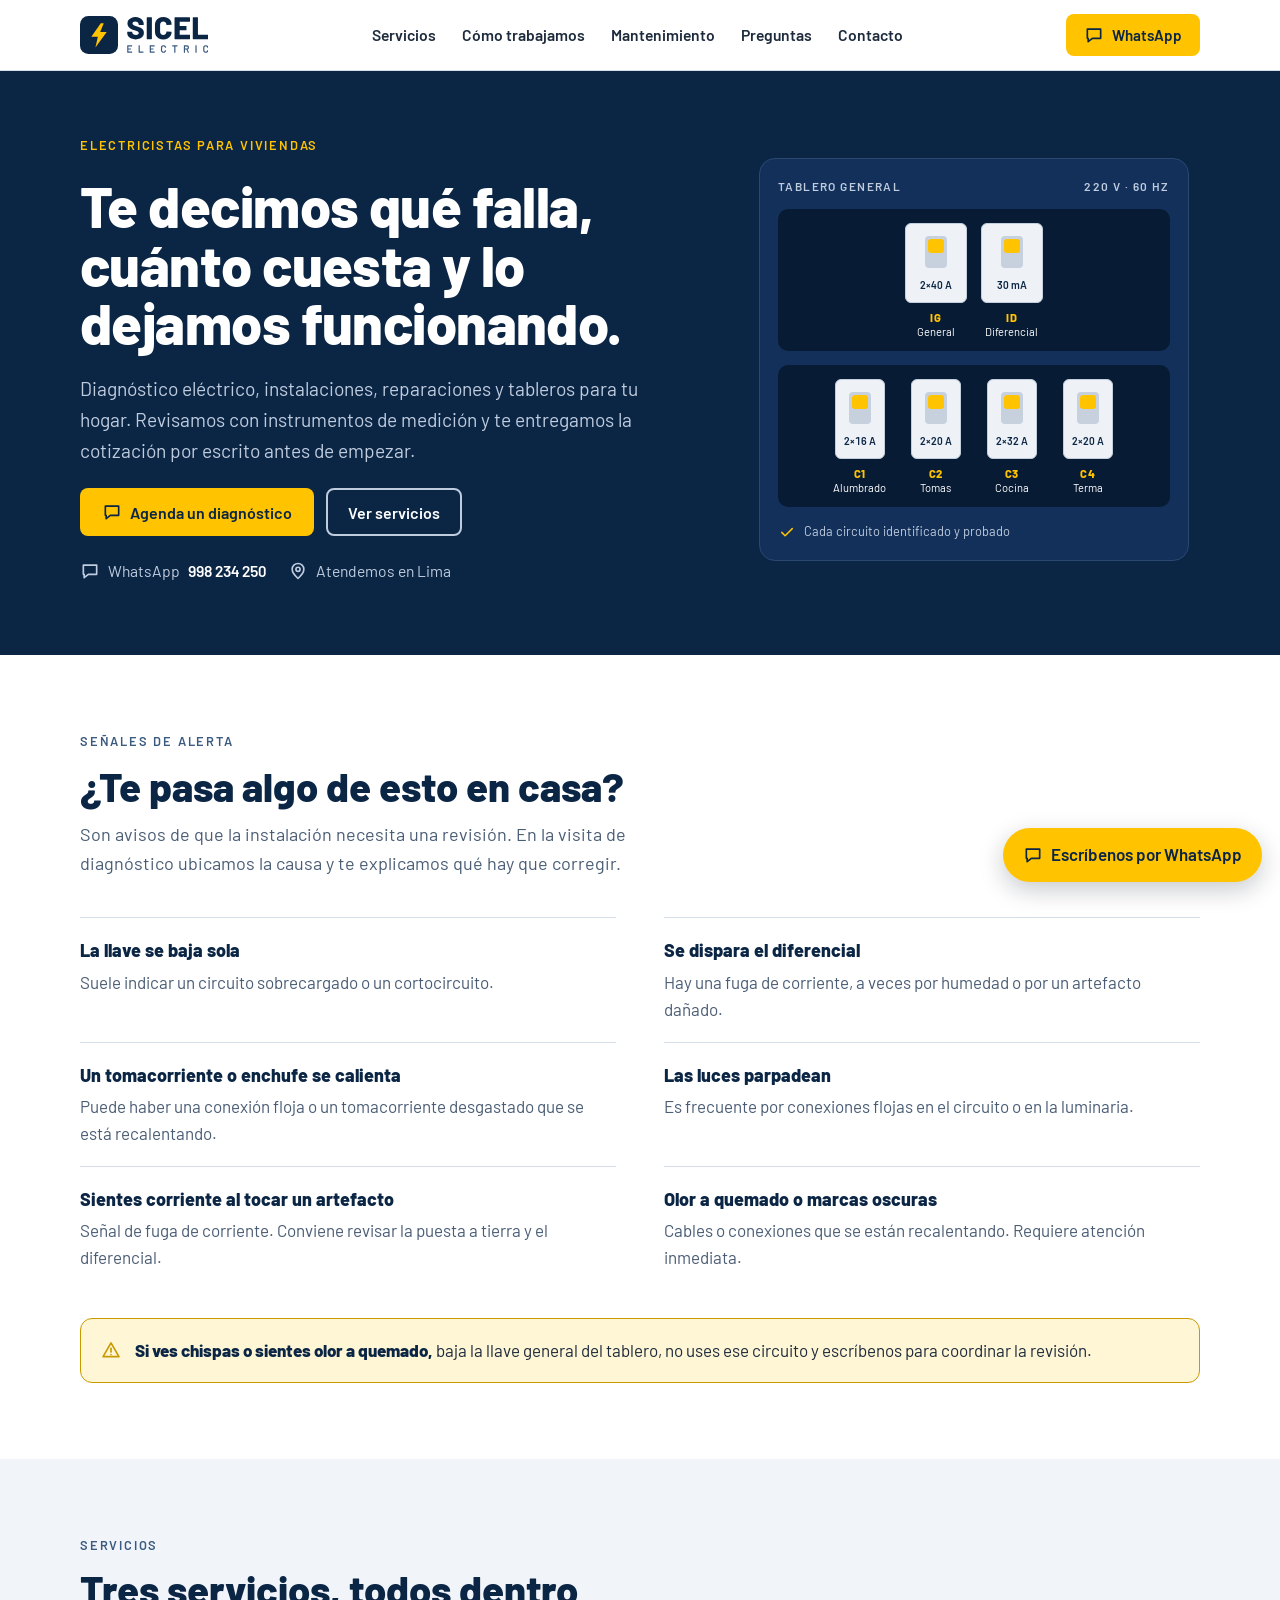
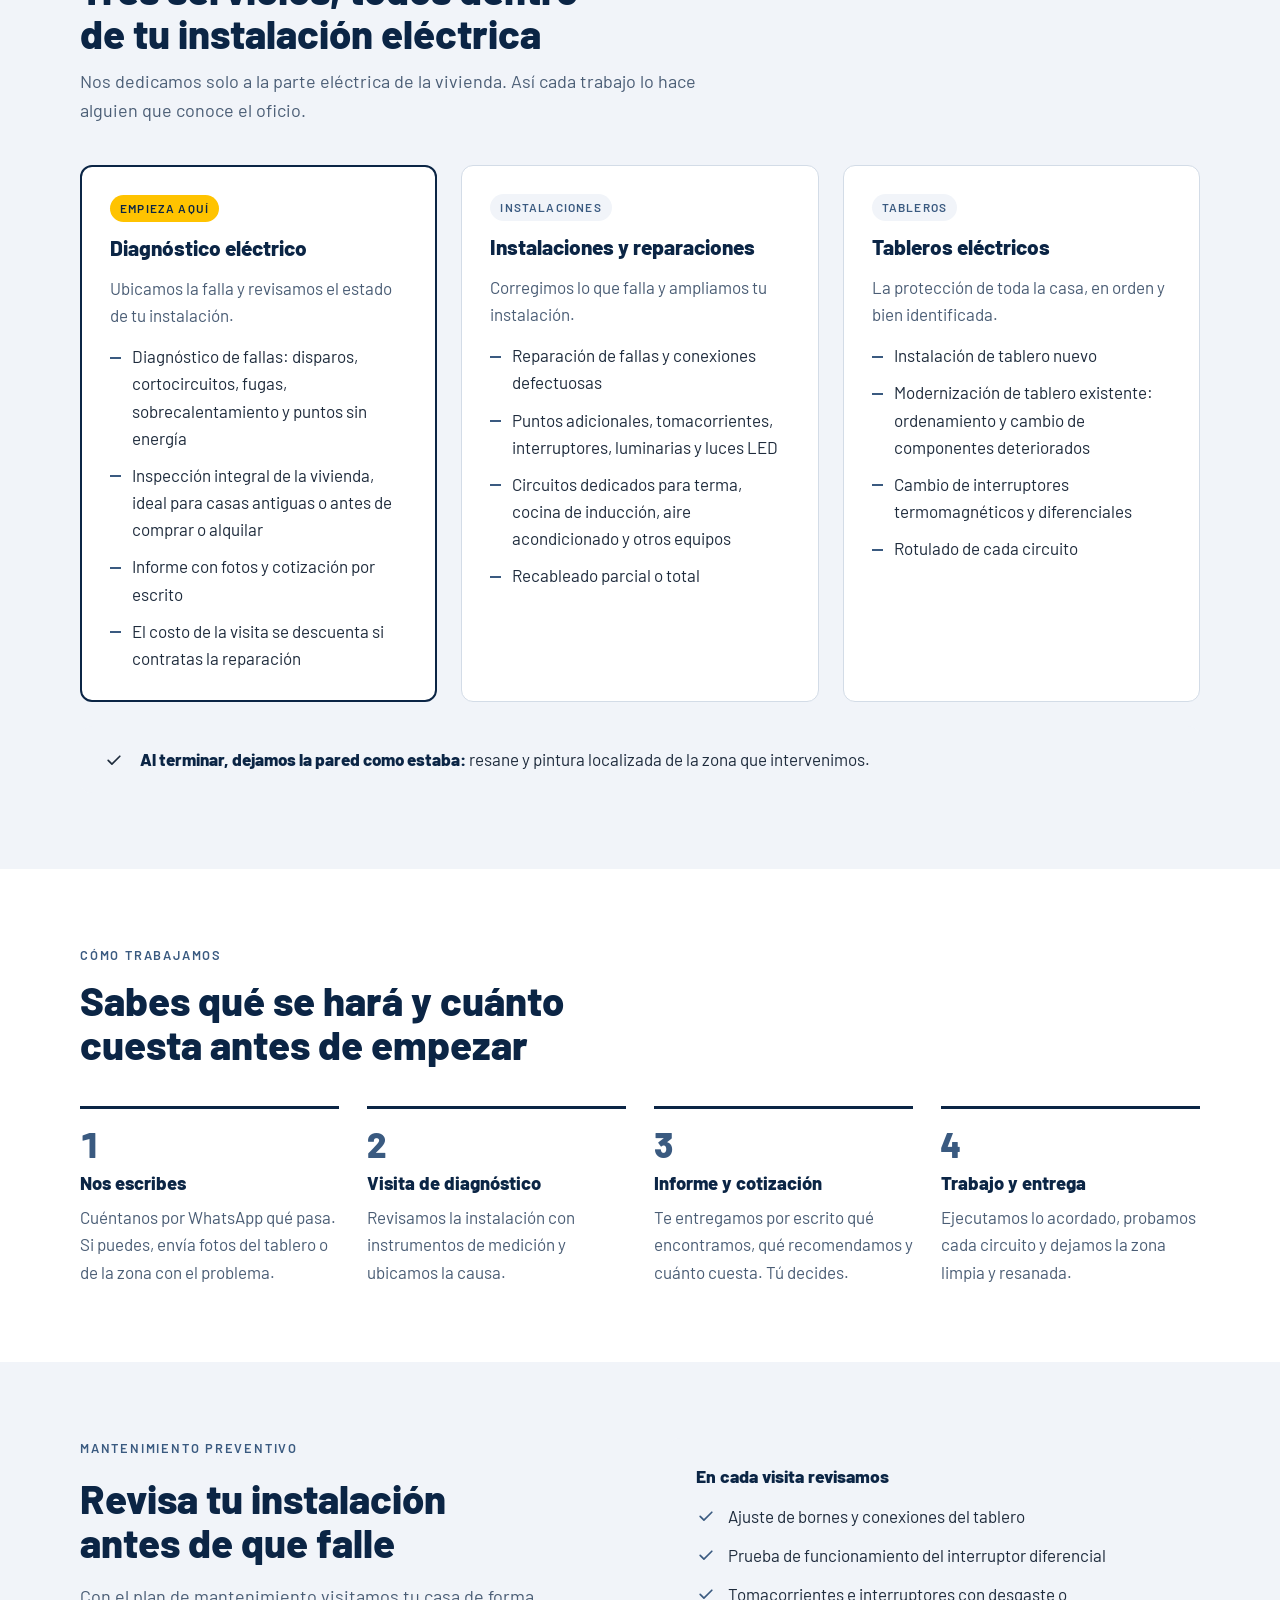
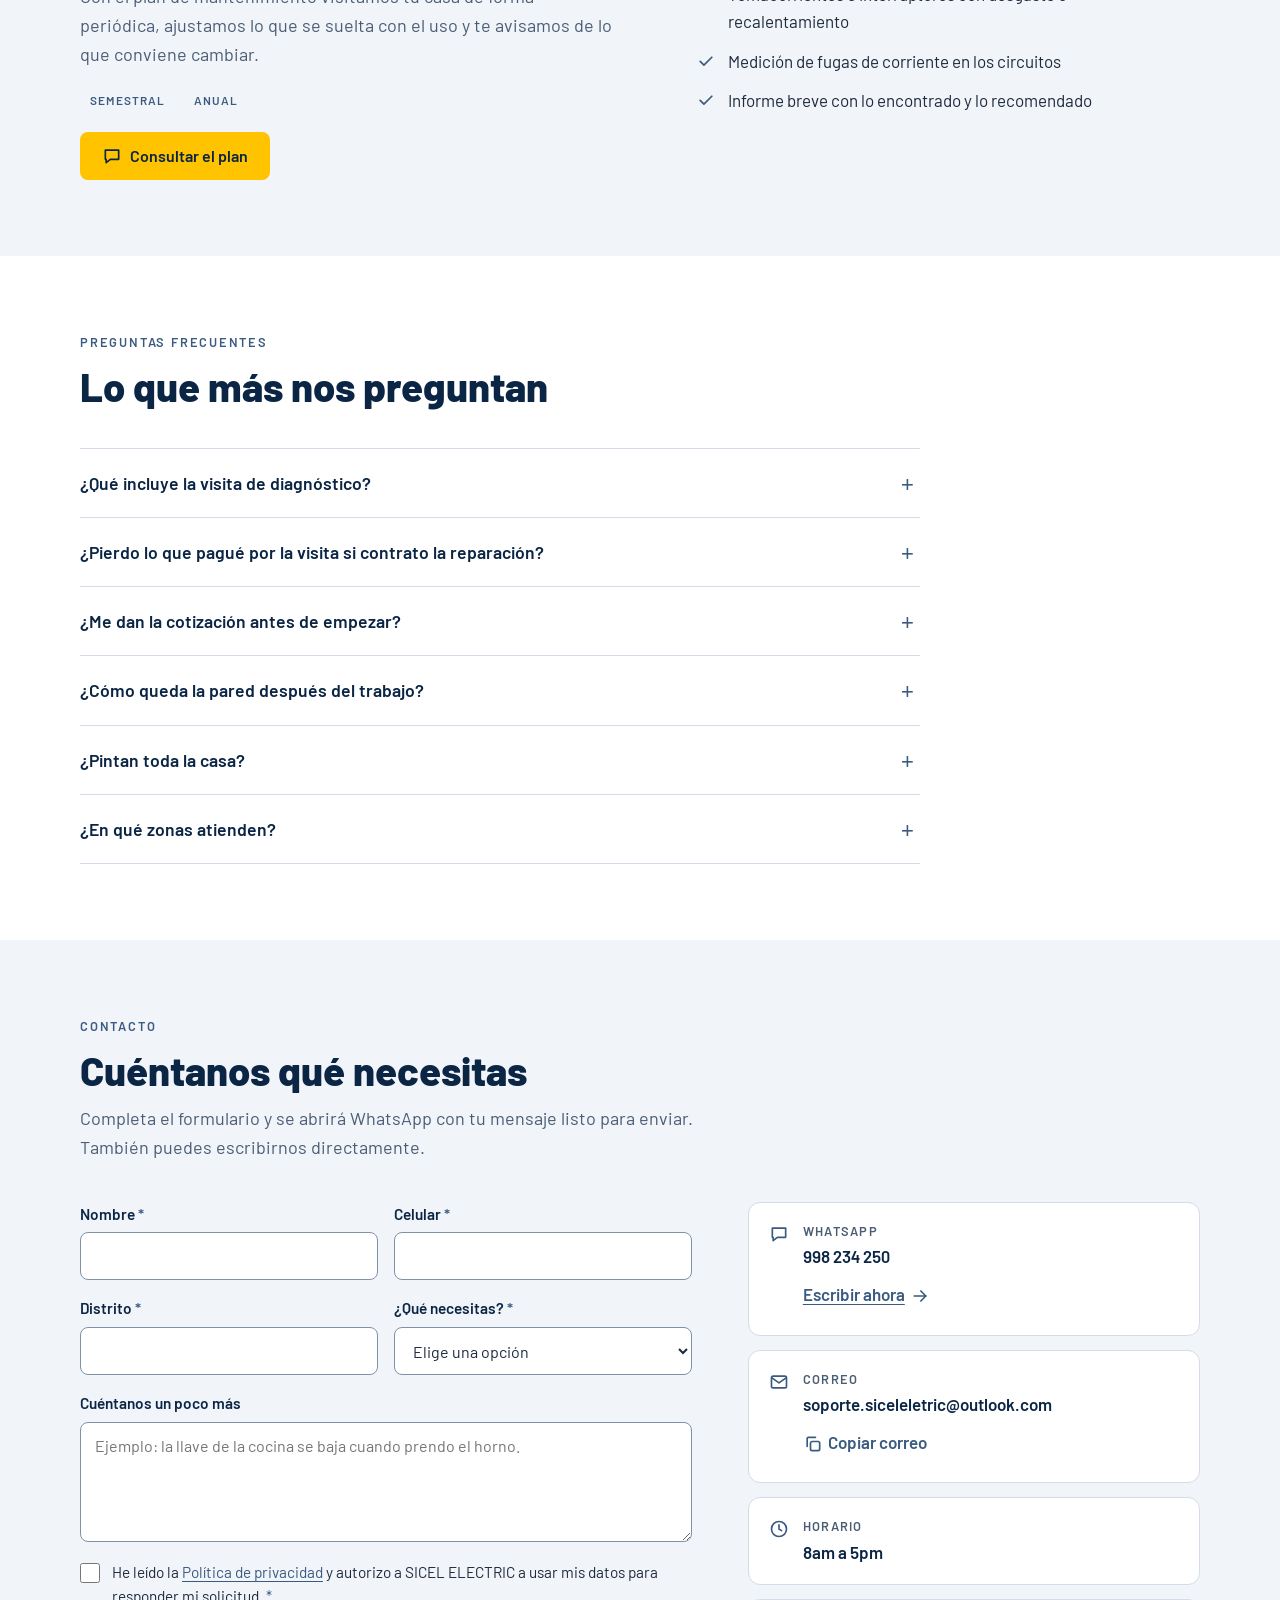
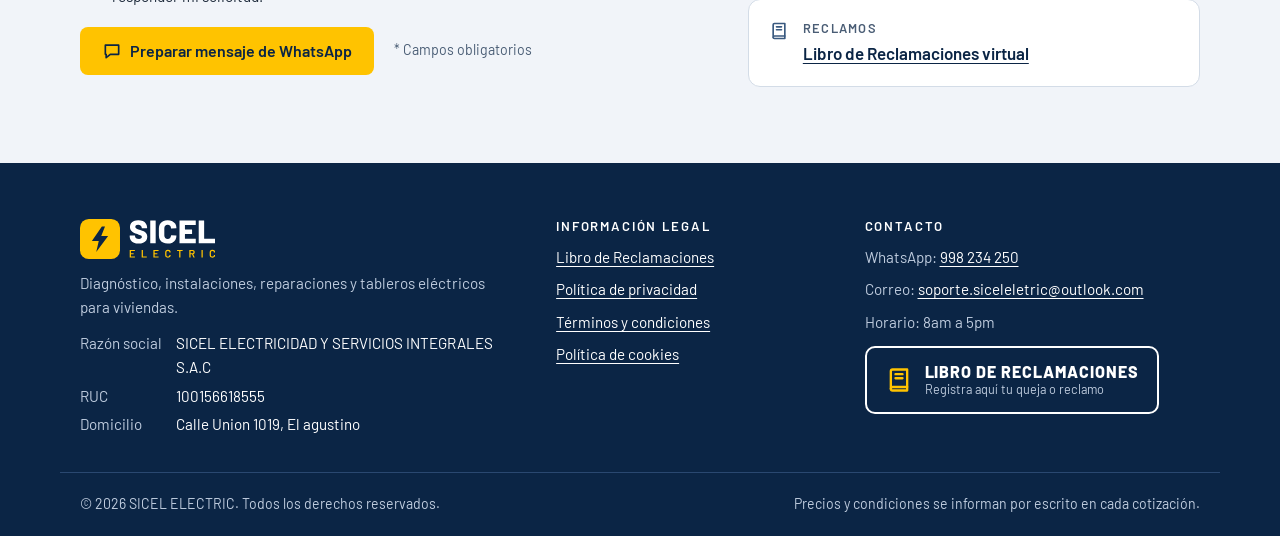
==== SICEL-web/index.html @ c5e51d3d "Subir proyecto inicial" ====
<!doctype html>
<html lang="es-PE">
<head>
<meta charset="utf-8">
<meta name="viewport" content="width=device-width, initial-scale=1, viewport-fit=cover">
<title>SICEL ELECTRIC | Electricistas para tu hogar: diagnóstico, instalaciones y tableros</title>
<meta name="description" content="Diagnóstico eléctrico, instalaciones, reparaciones y tableros para viviendas. Cotización por escrito antes de empezar. Escríbenos por WhatsApp al 998 234 250.">
<meta name="theme-color" content="#0B2545">
<link rel="icon" href="assets/img/favicon.svg" type="image/svg+xml">
<link rel="icon" href="assets/img/favicon-32.png" sizes="32x32" type="image/png">
<link rel="apple-touch-icon" href="assets/img/apple-touch-icon.png">
<meta property="og:type" content="website">
<meta property="og:locale" content="es_PE">
<meta property="og:site_name" content="SICEL ELECTRIC">
<meta property="og:title" content="SICEL ELECTRIC | Electricistas para tu hogar: diagnóstico, instalaciones y tableros">
<meta property="og:description" content="Diagnóstico eléctrico, instalaciones, reparaciones y tableros para viviendas. Cotización por escrito antes de empezar. Escríbenos por WhatsApp al 998 234 250.">
<meta property="og:image" content="assets/img/og-image.png">
<meta name="twitter:card" content="summary_large_image">
<link rel="preload" href="assets/fonts/barlow-extrabold.woff2" as="font" type="font/woff2" crossorigin>
<link rel="stylesheet" href="assets/css/sicel.css">
<script type="application/ld+json">{"@context": "https://schema.org", "@type": "Electrician", "name": "SICEL ELECTRIC", "description": "Diagnóstico eléctrico, instalaciones, reparaciones y tableros eléctricos para viviendas.", "telephone": "+51 998 234 250", "email": "soporte.siceleletric@outlook.com
", "priceRange": "S/"}</script>
</head>
<body>
<a class="skip" href="#contenido">Ir al contenido</a>
<header class="site-header">
  <div class="wrap hdr">
    <a class="brand" href="./" aria-label="SICEL ELECTRIC, ir al inicio"><svg xmlns="http://www.w3.org/2000/svg" viewBox="0 0 445.99 132.00" aria-hidden="true" focusable="false"><g transform="translate(0.00 0.00) scale(1.3200)"><path d="M22,0 H78 A22,22 0 0 1 100,22 V78 A22,22 0 0 1 78,100 H22 A22,22 0 0 1 0,78 V22 A22,22 0 0 1 22,0 Z" class="lg-tile"/><path d="M54.70,18.80 L29.70,54.70 L46.90,54.70 L40.60,82.80 L70.30,42.20 L53.10,42.20 L62.50,18.80 Z" class="lg-bolt"/></g><path d="M164.0 57.776314318677095V55.7243143186771Q164.0 55.184314318677096 164.378 54.806314318677096Q164.756 54.428314318677096 165.296 54.428314318677096H180.308Q180.84799999999998 54.428314318677096 181.226 54.806314318677096Q181.60399999999998 55.184314318677096 181.60399999999998 55.7243143186771V57.020314318677094Q181.60399999999998 60.5843143186771 185.168 63.2303143186771Q188.732 65.8763143186771 194.78 65.8763143186771Q199.53199999999998 65.8763143186771 201.79999999999998 63.8243143186771Q204.06799999999998 61.7723143186771 204.06799999999998 59.0723143186771Q204.06799999999998 56.9123143186771 202.718 55.562314318677096Q201.368 54.2123143186771 199.1 53.294314318677095Q196.832 52.376314318677096 192.07999999999998 50.7563143186771Q191.432 50.4323143186771 190.784 50.2703143186771Q190.136 50.1083143186771 189.596 49.892314318677094Q182.576 47.6243143186771 177.392 44.9783143186771Q172.208 42.3323143186771 168.536 37.6343143186771Q164.864 32.9363143186771 164.864 26.0243143186771Q164.864 19.3283143186771 168.374 14.306314318677103Q171.884 9.284314318677104 178.14799999999997 6.584314318677102Q184.41199999999998 3.8843143186770988 192.296 3.8843143186770988Q200.612 3.8843143186770988 207.254 6.9083143186771Q213.896 9.9323143186771 217.676 15.4403143186771Q221.456 20.9483143186771 221.456 28.0763143186771V29.5883143186771Q221.456 30.1283143186771 221.07799999999997 30.5063143186771Q220.7 30.8843143186771 220.16 30.8843143186771H205.148Q204.608 30.8843143186771 204.23 30.5063143186771Q203.85199999999998 30.1283143186771 203.85199999999998 29.5883143186771V28.8323143186771Q203.85199999999998 25.052314318677098 200.504 22.136314318677098Q197.156 19.220314318677097 191.54 19.220314318677097Q187.328 19.220314318677097 184.952 20.9483143186771Q182.576 22.6763143186771 182.576 25.8083143186771Q182.576 28.184314318677096 184.088 29.7503143186771Q185.6 31.3163143186771 188.786 32.666314318677095Q191.97199999999998 34.0163143186771 198.56 36.1763143186771Q206.12 38.7683143186771 210.332 40.7123143186771Q214.54399999999998 42.6563143186771 218.26999999999998 47.0303143186771Q221.99599999999998 51.404314318677095 221.99599999999998 58.532314318677095Q221.99599999999998 65.5523143186771 218.432 70.6283143186771Q214.868 75.70431431867709 208.442 78.4583143186771Q202.016 81.2123143186771 193.48399999999998 81.2123143186771Q184.51999999999998 81.2123143186771 177.878 78.3503143186771Q171.236 75.4883143186771 167.618 70.14231431867711Q164.0 64.7963143186771 164.0 57.776314318677095Z M231.82399999999998 79.05231431867709V6.044314318677095Q231.82399999999998 5.504314318677103 232.202 5.126314318677103Q232.57999999999998 4.748314318677103 233.11999999999998 4.748314318677103H248.456Q248.99599999999998 4.748314318677103 249.37399999999997 5.126314318677103Q249.75199999999998 5.504314318677103 249.75199999999998 6.044314318677095V79.05231431867709Q249.75199999999998 79.5923143186771 249.37399999999997 79.9703143186771Q248.99599999999998 80.3483143186771 248.456 80.3483143186771H233.11999999999998Q232.57999999999998 80.3483143186771 232.202 79.9703143186771Q231.82399999999998 79.5923143186771 231.82399999999998 79.05231431867709Z M260.33599999999996 54.1043143186771V30.776314318677095Q260.33599999999996 22.784314318677097 263.95399999999995 16.682314318677097Q267.57199999999995 10.580314318677097 274.106 7.232314318677098Q280.64 3.8843143186770988 289.28 3.8843143186770988Q297.91999999999996 3.8843143186770988 304.45399999999995 7.070314318677099Q310.98799999999994 10.256314318677099 314.606 16.034314318677097Q318.224 21.812314318677096 318.224 29.3723143186771Q318.224 29.912314318677097 317.846 30.2363143186771Q317.46799999999996 30.5603143186771 316.928 30.5603143186771L301.592 31.532314318677095Q300.296 31.532314318677095 300.296 30.3443143186771Q300.296 25.2683143186771 297.272 22.244314318677098Q294.248 19.220314318677097 289.28 19.220314318677097Q284.31199999999995 19.220314318677097 281.28799999999995 22.298314318677097Q278.26399999999995 25.376314318677096 278.26399999999995 30.3443143186771V54.8603143186771Q278.26399999999995 59.8283143186771 281.28799999999995 62.8523143186771Q284.31199999999995 65.8763143186771 289.28 65.8763143186771Q294.248 65.8763143186771 297.272 62.8523143186771Q300.296 59.8283143186771 300.296 54.8603143186771Q300.296 53.672314318677095 301.592 53.672314318677095L316.928 54.428314318677096Q317.46799999999996 54.428314318677096 317.846 54.752314318677094Q318.224 55.0763143186771 318.224 55.508314318677094Q318.224 63.1763143186771 314.606 69.0083143186771Q310.98799999999994 74.8403143186771 304.45399999999995 78.0263143186771Q297.91999999999996 81.2123143186771 289.28 81.2123143186771Q280.64 81.2123143186771 274.106 77.8643143186771Q267.57199999999995 74.5163143186771 263.95399999999995 68.3603143186771Q260.33599999999996 62.2043143186771 260.33599999999996 54.1043143186771Z M380.756 20.0843143186771H346.844Q346.304 20.0843143186771 346.304 20.6243143186771V33.9083143186771Q346.304 34.4483143186771 346.844 34.4483143186771H368.552Q369.092 34.4483143186771 369.47 34.8263143186771Q369.848 35.2043143186771 369.848 35.7443143186771V48.380314318677094Q369.848 48.9203143186771 369.47 49.2983143186771Q369.092 49.6763143186771 368.552 49.6763143186771H346.844Q346.304 49.6763143186771 346.304 50.2163143186771V64.47231431867709Q346.304 65.0123143186771 346.844 65.0123143186771H380.756Q381.296 65.0123143186771 381.674 65.3903143186771Q382.052 65.7683143186771 382.052 66.3083143186771V79.05231431867709Q382.052 79.5923143186771 381.674 79.9703143186771Q381.296 80.3483143186771 380.756 80.3483143186771H329.672Q329.132 80.3483143186771 328.754 79.9703143186771Q328.376 79.5923143186771 328.376 79.05231431867709V6.044314318677095Q328.376 5.504314318677103 328.754 5.126314318677103Q329.132 4.748314318677103 329.672 4.748314318677103H380.756Q381.296 4.748314318677103 381.674 5.126314318677103Q382.052 5.504314318677103 382.052 6.044314318677095V18.788314318677095Q382.052 19.3283143186771 381.674 19.7063143186771Q381.296 20.0843143186771 380.756 20.0843143186771Z M391.772 79.05231431867709V6.044314318677095Q391.772 5.504314318677103 392.15 5.126314318677103Q392.528 4.748314318677103 393.06800000000004 4.748314318677103H408.404Q408.944 4.748314318677103 409.322 5.126314318677103Q409.70000000000005 5.504314318677103 409.70000000000005 6.044314318677095V64.47231431867709Q409.70000000000005 65.0123143186771 410.24 65.0123143186771H444.692Q445.232 65.0123143186771 445.61 65.3903143186771Q445.988 65.7683143186771 445.988 66.3083143186771V79.05231431867709Q445.988 79.5923143186771 445.61 79.9703143186771Q445.232 80.3483143186771 444.692 80.3483143186771H393.06800000000004Q392.528 80.3483143186771 392.15 79.9703143186771Q391.772 79.5923143186771 391.772 79.05231431867709Z" class="lg-word"/><path d="M180.70022509934626 105.56308165619791H168.37386847840023Q168.19313011152417 105.56308165619791 168.19313011152417 105.74382002307395V112.50343494423791Q168.19313011152417 112.68417331111395 168.37386847840023 112.68417331111395H176.65168568132293Q176.83242404819896 112.68417331111395 176.95894090501218 112.81069016792718Q177.0854577618254 112.9372070247404 177.0854577618254 113.11794539161644V115.86516856813228Q177.0854577618254 116.04590693500832 176.95894090501218 116.17242379182156Q176.83242404819896 116.29894064863478 176.65168568132293 116.29894064863478H168.37386847840023Q168.19313011152417 116.29894064863478 168.19313011152417 116.47967901551083V123.45617997692602Q168.19313011152417 123.63691834380207 168.37386847840023 123.63691834380207H180.70022509934626Q180.88096346622228 123.63691834380207 181.0074803230355 123.7634352006153Q181.13399717984873 123.88995205742853 181.13399717984873 124.07069042430457V126.8179136008204Q181.13399717984873 126.99865196769643 181.0074803230355 127.12516882450967Q180.88096346622228 127.2516856813229 180.70022509934626 127.2516856813229H164.4337720805025Q164.25303371362648 127.2516856813229 164.12651685681323 127.12516882450967Q164.0 126.99865196769643 164.0 126.8179136008204V102.38208639917958Q164.0 102.20134803230354 164.12651685681323 102.07483117549032Q164.25303371362648 101.94831431867708 164.4337720805025 101.94831431867708H180.70022509934626Q180.88096346622228 101.94831431867708 181.0074803230355 102.07483117549032Q181.13399717984873 102.20134803230354 181.13399717984873 102.38208639917958V105.12930957569542Q181.13399717984873 105.31004794257146 181.0074803230355 105.43656479938468Q180.88096346622228 105.56308165619791 180.70022509934626 105.56308165619791Z M203.47325932572747 126.8179136008204V102.38208639917958Q203.47325932572747 102.20134803230354 203.59977618254072 102.07483117549032Q203.72629303935395 101.94831431867708 203.90703140622998 101.94831431867708H207.23261735674913Q207.4133557236252 101.94831431867708 207.5398725804384 102.07483117549032Q207.66638943725164 102.20134803230354 207.66638943725164 102.38208639917958V123.45617997692602Q207.66638943725164 123.63691834380207 207.8471278041277 123.63691834380207H219.95659838482246Q220.1373367516985 123.63691834380207 220.26385360851174 123.7634352006153Q220.39037046532496 123.88995205742853 220.39037046532496 124.07069042430457V126.8179136008204Q220.39037046532496 126.99865196769643 220.26385360851174 127.12516882450967Q220.1373367516985 127.2516856813229 219.95659838482246 127.2516856813229H203.90703140622998Q203.72629303935395 127.2516856813229 203.59977618254072 127.12516882450967Q203.47325932572747 126.99865196769643 203.47325932572747 126.8179136008204Z M258.88764260992184 105.56308165619791H246.5612859889758Q246.38054762209975 105.56308165619791 246.38054762209975 105.74382002307395V112.50343494423791Q246.38054762209975 112.68417331111395 246.5612859889758 112.68417331111395H254.83910319189852Q255.01984155877454 112.68417331111395 255.14635841558777 112.81069016792718Q255.272875272401 112.9372070247404 255.272875272401 113.11794539161644V115.86516856813228Q255.272875272401 116.04590693500832 255.14635841558777 116.17242379182156Q255.01984155877454 116.29894064863478 254.83910319189852 116.29894064863478H246.5612859889758Q246.38054762209975 116.29894064863478 246.38054762209975 116.47967901551083V123.45617997692602Q246.38054762209975 123.63691834380207 246.5612859889758 123.63691834380207H258.88764260992184Q259.06838097679787 123.63691834380207 259.1948978336111 123.7634352006153Q259.3214146904243 123.88995205742853 259.3214146904243 124.07069042430457V126.8179136008204Q259.3214146904243 126.99865196769643 259.1948978336111 127.12516882450967Q259.06838097679787 127.2516856813229 258.88764260992184 127.2516856813229H242.6211895910781Q242.44045122420206 127.2516856813229 242.3139343673888 127.12516882450967Q242.18741751057559 126.99865196769643 242.18741751057559 126.8179136008204V102.38208639917958Q242.18741751057559 102.20134803230354 242.3139343673888 102.07483117549032Q242.44045122420206 101.94831431867708 242.6211895910781 101.94831431867708H258.88764260992184Q259.06838097679787 101.94831431867708 259.1948978336111 102.07483117549032Q259.3214146904243 102.20134803230354 259.3214146904243 102.38208639917958V105.12930957569542Q259.3214146904243 105.31004794257146 259.1948978336111 105.43656479938468Q259.06838097679787 105.56308165619791 258.88764260992184 105.56308165619791Z M281.0461663889245 119.04616382515061V110.11768850147416Q281.0461663889245 107.58735136520957 282.166744263556 105.67152467632354Q283.28732213818745 103.7556979874375 285.34773952057435 102.70741545955646Q287.4081569029612 101.65913293167542 290.1192324061018 101.65913293167542Q292.7941602358672 101.65913293167542 294.8545776182541 102.67126778618125Q296.91499500064094 103.68340264068708 298.0355728752724 105.5269339828227Q299.1561507499039 107.37046532495833 299.1561507499039 109.79235944109729Q299.1561507499039 109.97309780797332 299.02963389309065 110.09961466478654Q298.9031170362774 110.22613152159978 298.7223786694014 110.22613152159978L295.39679271888224 110.40686988847582Q294.9630206383797 110.40686988847582 294.9630206383797 110.00924548134853Q294.9630206383797 107.87653275221125 293.64363056018465 106.57521651070374Q292.32424048198953 105.27390026919625 290.1192324061018 105.27390026919625Q287.9142243302141 105.27390026919625 286.57676041533136 106.57521651070374Q285.2392965004487 107.87653275221125 285.2392965004487 110.00924548134853V119.22690219202666Q285.2392965004487 121.32346724778873 286.57676041533136 122.62478348929622Q287.9142243302141 123.92609973080373 290.1192324061018 123.92609973080373Q292.32424048198953 123.92609973080373 293.64363056018465 122.64285732598384Q294.9630206383797 121.35961492116394 294.9630206383797 119.22690219202666Q294.9630206383797 118.82927778489936 295.39679271888224 118.82927778489936L298.7223786694014 118.97386847840019Q298.9031170362774 118.97386847840019 299.02963389309065 119.08231149852583Q299.1561507499039 119.19075451865145 299.1561507499039 119.33534521215228Q299.1561507499039 121.79338700166645 298.0355728752724 123.65499218048967Q296.91499500064094 125.5165973593129 294.8545776182541 126.52873221381873Q292.7941602358672 127.54086706832456 290.1192324061018 127.54086706832456Q287.4081569029612 127.54086706832456 285.34773952057435 126.47451070375593Q283.28732213818745 125.40815433918728 282.166744263556 123.49232765030123Q281.0461663889245 121.57650096141519 281.0461663889245 119.04616382515061Z M338.7740007691322 102.38208639917958V105.16545724907061Q338.7740007691322 105.34619561594667 338.647483912319 105.4727124727599Q338.52096705550576 105.59922932957312 338.3402286886297 105.59922932957312H331.68905678759137Q331.50831842071534 105.59922932957312 331.50831842071534 105.77996769644916V126.8179136008204Q331.50831842071534 126.99865196769643 331.3818015639021 127.12516882450967Q331.2552847070889 127.2516856813229 331.07454634021286 127.2516856813229H327.74896038969365Q327.5682220228176 127.2516856813229 327.4417051660044 127.12516882450967Q327.31518830919117 126.99865196769643 327.31518830919117 126.8179136008204V105.77996769644916Q327.31518830919117 105.59922932957312 327.13444994231514 105.59922932957312H320.7363117549033Q320.5555733880272 105.59922932957312 320.429056531214 105.4727124727599Q320.30253967440075 105.34619561594667 320.30253967440075 105.16545724907061V102.38208639917958Q320.30253967440075 102.20134803230354 320.429056531214 102.07483117549032Q320.5555733880272 101.94831431867708 320.7363117549033 101.94831431867708H338.3402286886297Q338.52096705550576 101.94831431867708 338.647483912319 102.07483117549032Q338.7740007691322 102.20134803230354 338.7740007691322 102.38208639917958Z M374.4156067170876 126.92635662094602 369.6441138315601 116.51582668888602Q369.5718184848097 116.37123599538519 369.42722779130884 116.37123599538519H365.0895069862839Q364.90876861940785 116.37123599538519 364.90876861940785 116.55197436226123V126.8179136008204Q364.90876861940785 126.99865196769643 364.78225176259457 127.12516882450967Q364.65573490578134 127.2516856813229 364.4749965389053 127.2516856813229H361.14941058838616Q360.96867222151013 127.2516856813229 360.8421553646969 127.12516882450967Q360.7156385078837 126.99865196769643 360.7156385078837 126.8179136008204V102.38208639917958Q360.7156385078837 102.20134803230354 360.8421553646969 102.07483117549032Q360.96867222151013 101.94831431867708 361.14941058838616 101.94831431867708H371.09002076656844Q373.29502884245613 101.94831431867708 374.9939694910909 102.87007998974488Q376.6929101397257 103.7918456608127 377.63274964748115 105.4727124727599Q378.5725891552366 107.15357928470708 378.5725891552366 109.32243968721957Q378.5725891552366 111.81662915010895 377.2893467504167 113.56979130880656Q376.0061043455968 115.32295346750416 373.72880092295867 116.00975926163312Q373.65650557620825 116.00975926163312 373.620357902833 116.08205460838354Q373.5842102294578 116.15434995513395 373.620357902833 116.22664530188436L378.7171798487374 126.74561825406998Q378.7894751954878 126.89020894757081 378.7894751954878 126.96250429432123Q378.7894751954878 127.2516856813229 378.3918507883605 127.2516856813229H374.9216741443405Q374.56019741058844 127.2516856813229 374.4156067170876 126.92635662094602ZM364.90876861940785 105.74382002307395V112.9372070247404Q364.90876861940785 113.11794539161644 365.0895069862839 113.11794539161644H370.5116579925651Q372.2467463145751 113.11794539161644 373.31310267914375 112.08773670042301Q374.3794590437124 111.05752800922957 374.3794590437124 109.35858736059478Q374.3794590437124 107.65964671196 373.31310267914375 106.61136418407895Q372.2467463145751 105.56308165619791 370.5116579925651 105.56308165619791H365.0895069862839Q364.90876861940785 105.56308165619791 364.90876861940785 105.74382002307395Z M400.94799897449053 126.8179136008204V102.38208639917958Q400.94799897449053 102.20134803230354 401.07451583130376 102.07483117549032Q401.201032688117 101.94831431867708 401.381771054993 101.94831431867708H404.70735700551216Q404.8880953723882 101.94831431867708 405.0146122292015 102.07483117549032Q405.1411290860147 102.20134803230354 405.1411290860147 102.38208639917958V126.8179136008204Q405.1411290860147 126.99865196769643 405.0146122292015 127.12516882450967Q404.8880953723882 127.2516856813229 404.70735700551216 127.2516856813229H401.381771054993Q401.201032688117 127.2516856813229 401.07451583130376 127.12516882450967Q400.94799897449053 126.99865196769643 400.94799897449053 126.8179136008204Z M427.8780156390207 119.04616382515061V110.11768850147416Q427.8780156390207 107.58735136520957 428.99859351365217 105.67152467632354Q430.11917138828363 103.7556979874375 432.17958877067053 102.70741545955646Q434.2400061530574 101.65913293167542 436.95108165619797 101.65913293167542Q439.6260094859634 101.65913293167542 441.6864268683503 102.67126778618125Q443.7468442507371 103.68340264068708 444.8674221253686 105.5269339828227Q445.98800000000006 107.37046532495833 445.98800000000006 109.79235944109729Q445.98800000000006 109.97309780797332 445.86148314318683 110.09961466478654Q445.7349662863736 110.22613152159978 445.5542279194976 110.22613152159978L442.2286419689784 110.40686988847582Q441.7948698884759 110.40686988847582 441.7948698884759 110.00924548134853Q441.7948698884759 107.87653275221125 440.47547981028083 106.57521651070374Q439.1560897320857 105.27390026919625 436.95108165619797 105.27390026919625Q434.7460735803103 105.27390026919625 433.40860966542755 106.57521651070374Q432.0711457505449 107.87653275221125 432.0711457505449 110.00924548134853V119.22690219202666Q432.0711457505449 121.32346724778873 433.40860966542755 122.62478348929622Q434.7460735803103 123.92609973080373 436.95108165619797 123.92609973080373Q439.1560897320857 123.92609973080373 440.47547981028083 122.64285732598384Q441.7948698884759 121.35961492116394 441.7948698884759 119.22690219202666Q441.7948698884759 118.82927778489936 442.2286419689784 118.82927778489936L445.5542279194976 118.97386847840019Q445.7349662863736 118.97386847840019 445.86148314318683 119.08231149852583Q445.98800000000006 119.19075451865145 445.98800000000006 119.33534521215228Q445.98800000000006 121.79338700166645 444.8674221253686 123.65499218048967Q443.7468442507371 125.5165973593129 441.6864268683503 126.52873221381873Q439.6260094859634 127.54086706832456 436.95108165619797 127.54086706832456Q434.2400061530574 127.54086706832456 432.17958877067053 126.47451070375593Q430.11917138828363 125.40815433918728 428.99859351365217 123.49232765030123Q427.8780156390207 121.57650096141519 427.8780156390207 119.04616382515061Z" class="lg-sub"/></svg></a>
    <nav class="nav" aria-label="Principal">
      <a href="#servicios">Servicios</a>
      <a href="#como-trabajamos">Cómo trabajamos</a>
      <a href="#mantenimiento">Mantenimiento</a>
      <a href="#preguntas">Preguntas</a>
      <a href="#contacto">Contacto</a>
    </nav>
    <a class="btn btn-primary btn-sm" href="https://wa.me/51998234250?text=Hola%20SICEL%20ELECTRIC%2C%20quiero%20hacer%20una%20consulta." target="_blank" rel="noopener"><svg class="icon" viewBox="0 0 24 24" fill="none" stroke="currentColor" stroke-width="2" stroke-linecap="round" stroke-linejoin="round" aria-hidden="true" focusable="false"><path d="M4 5h16v11H10l-5 4v-4H4z"/></svg>WhatsApp</a>
  </div>
</header>

<main id="contenido">
  <section class="hero" aria-labelledby="hero-title">
    <div class="wrap">
      <div class="hero-copy">
        <p class="eyebrow">Electricistas para viviendas</p>
        <h1 id="hero-title">Te decimos qué falla, cuánto cuesta y lo dejamos funcionando.</h1>
        <p class="hero-lead">Diagnóstico eléctrico, instalaciones, reparaciones y tableros para tu hogar. Revisamos con instrumentos de medición y te entregamos la cotización por escrito antes de empezar.</p>
        <div class="hero-ctas">
          <a class="btn btn-primary" href="https://wa.me/51998234250?text=Hola%20SICEL%20ELECTRIC%2C%20quiero%20agendar%20una%20visita%20de%20diagn%C3%B3stico." target="_blank" rel="noopener"><svg class="icon" viewBox="0 0 24 24" fill="none" stroke="currentColor" stroke-width="2" stroke-linecap="round" stroke-linejoin="round" aria-hidden="true" focusable="false"><path d="M4 5h16v11H10l-5 4v-4H4z"/></svg>Agenda un diagnóstico</a>
          <a class="btn btn-outline" href="#servicios">Ver servicios</a>
        </div>
        <div class="hero-contact">
          <span><svg class="icon" viewBox="0 0 24 24" fill="none" stroke="currentColor" stroke-width="2" stroke-linecap="round" stroke-linejoin="round" aria-hidden="true" focusable="false"><path d="M4 5h16v11H10l-5 4v-4H4z"/></svg>WhatsApp <strong>998 234 250</strong></span>
          <span><svg class="icon" viewBox="0 0 24 24" fill="none" stroke="currentColor" stroke-width="2" stroke-linecap="round" stroke-linejoin="round" aria-hidden="true" focusable="false"><path d="M12 21s-7-6.2-7-11a7 7 0 0 1 14 0c0 4.8-7 11-7 11z"/><circle cx="12" cy="10" r="2.5"/></svg>Atendemos en Lima</span>
        </div>
      </div>

      <figure class="panel" aria-label="Ilustración de un tablero eléctrico ordenado, con cada circuito rotulado">
        <div class="panel-door" aria-hidden="true">
          <div class="panel-head"><span>Tablero general</span><span>220 V · 60 Hz</span></div>
          <div class="rail">
            <div class="brk wide"><div class="brk-body"><div class="lever"><span></span></div><div class="brk-rating">2×40 A</div></div><div class="brk-tag"><b>IG</b>General</div></div>
            <div class="brk wide"><div class="brk-body"><div class="lever"><span></span></div><div class="brk-rating">30 mA</div></div><div class="brk-tag"><b>ID</b>Diferencial</div></div>
          </div>
          <div class="rail">
            <div class="brk"><div class="brk-body"><div class="lever"><span></span></div><div class="brk-rating">2×16 A</div></div><div class="brk-tag"><b>C1</b>Alumbrado</div></div>
            <div class="brk"><div class="brk-body"><div class="lever"><span></span></div><div class="brk-rating">2×20 A</div></div><div class="brk-tag"><b>C2</b>Tomas</div></div>
            <div class="brk"><div class="brk-body"><div class="lever"><span></span></div><div class="brk-rating">2×32 A</div></div><div class="brk-tag"><b>C3</b>Cocina</div></div>
            <div class="brk"><div class="brk-body"><div class="lever"><span></span></div><div class="brk-rating">2×20 A</div></div><div class="brk-tag"><b>C4</b>Terma</div></div>
          </div>
          <div class="panel-foot"><svg class="icon" viewBox="0 0 24 24" fill="none" stroke="currentColor" stroke-width="2" stroke-linecap="round" stroke-linejoin="round" aria-hidden="true" focusable="false"><path d="m5 12.5 4.5 4.5L19 7.5"/></svg>Cada circuito identificado y probado</div>
        </div>
      </figure>
    </div>
  </section>

  <section class="section" id="sintomas" aria-labelledby="sintomas-title">
    <div class="wrap">
      <div class="sec-head">
        <p class="eyebrow">Señales de alerta</p>
        <h2 id="sintomas-title">¿Te pasa algo de esto en casa?</h2>
        <p class="lead">Son avisos de que la instalación necesita una revisión. En la visita de diagnóstico ubicamos la causa y te explicamos qué hay que corregir.</p>
      </div>
      <dl class="symptoms">
        <div><dt>La llave se baja sola</dt><dd>Suele indicar un circuito sobrecargado o un cortocircuito.</dd></div>
        <div><dt>Se dispara el diferencial</dt><dd>Hay una fuga de corriente, a veces por humedad o por un artefacto dañado.</dd></div>
        <div><dt>Un tomacorriente o enchufe se calienta</dt><dd>Puede haber una conexión floja o un tomacorriente desgastado que se está recalentando.</dd></div>
        <div><dt>Las luces parpadean</dt><dd>Es frecuente por conexiones flojas en el circuito o en la luminaria.</dd></div>
        <div><dt>Sientes corriente al tocar un artefacto</dt><dd>Señal de fuga de corriente. Conviene revisar la puesta a tierra y el diferencial.</dd></div>
        <div><dt>Olor a quemado o marcas oscuras</dt><dd>Cables o conexiones que se están recalentando. Requiere atención inmediata.</dd></div>
      </dl>
      <div class="note" role="note">
        <svg class="icon" viewBox="0 0 24 24" fill="none" stroke="currentColor" stroke-width="2" stroke-linecap="round" stroke-linejoin="round" aria-hidden="true" focusable="false"><path d="M12 3.5 2.5 20h19z"/><path d="M12 10v4.5"/><path d="M12 17.5h.01"/></svg>
        <p><strong>Si ves chispas o sientes olor a quemado,</strong> baja la llave general del tablero, no uses ese circuito y escríbenos para coordinar la revisión.</p>
      </div>
    </div>
  </section>

  <section class="section alt" id="servicios" aria-labelledby="servicios-title">
    <div class="wrap">
      <div class="sec-head">
        <p class="eyebrow">Servicios</p>
        <h2 id="servicios-title">Tres servicios, todos dentro de tu instalación eléctrica</h2>
        <p class="lead">Nos dedicamos solo a la parte eléctrica de la vivienda. Así cada trabajo lo hace alguien que conoce el oficio.</p>
      </div>
      <div class="services">
        <article class="svc lead-svc">
          <span class="chip">Empieza aquí</span>
          <h3>Diagnóstico eléctrico</h3>
          <p>Ubicamos la falla y revisamos el estado de tu instalación.</p>
          <ul class="dash">
            <li>Diagnóstico de fallas: disparos, cortocircuitos, fugas, sobrecalentamiento y puntos sin energía</li>
            <li>Inspección integral de la vivienda, ideal para casas antiguas o antes de comprar o alquilar</li>
            <li>Informe con fotos y cotización por escrito</li>
            <li>El costo de la visita se descuenta si contratas la reparación</li>
          </ul>
        </article>
        <article class="svc">
          <span class="chip quiet">Instalaciones</span>
          <h3>Instalaciones y reparaciones</h3>
          <p>Corregimos lo que falla y ampliamos tu instalación.</p>
          <ul class="dash">
            <li>Reparación de fallas y conexiones defectuosas</li>
            <li>Puntos adicionales, tomacorrientes, interruptores, luminarias y luces LED</li>
            <li>Circuitos dedicados para terma, cocina de inducción, aire acondicionado y otros equipos</li>
            <li>Recableado parcial o total</li>
          </ul>
        </article>
        <article class="svc">
          <span class="chip quiet">Tableros</span>
          <h3>Tableros eléctricos</h3>
          <p>La protección de toda la casa, en orden y bien identificada.</p>
          <ul class="dash">
            <li>Instalación de tablero nuevo</li>
            <li>Modernización de tablero existente: ordenamiento y cambio de componentes deteriorados</li>
            <li>Cambio de interruptores termomagnéticos y diferenciales</li>
            <li>Rotulado de cada circuito</li>
          </ul>
        </article>
      </div>
      <div class="finish">
        <svg class="icon" viewBox="0 0 24 24" fill="none" stroke="currentColor" stroke-width="2" stroke-linecap="round" stroke-linejoin="round" aria-hidden="true" focusable="false"><path d="m5 12.5 4.5 4.5L19 7.5"/></svg>
        <p><strong>Al terminar, dejamos la pared como estaba:</strong> resane y pintura localizada de la zona que intervenimos.</p>
      </div>
    </div>
  </section>

  <section class="section" id="como-trabajamos" aria-labelledby="proceso-title">
    <div class="wrap">
      <div class="sec-head">
        <p class="eyebrow">Cómo trabajamos</p>
        <h2 id="proceso-title">Sabes qué se hará y cuánto cuesta antes de empezar</h2>
      </div>
      <ol class="steps">
        <li class="step">
          <span class="step-n">1</span>
          <h3>Nos escribes</h3>
          <p>Cuéntanos por WhatsApp qué pasa. Si puedes, envía fotos del tablero o de la zona con el problema.</p>
        </li>
        <li class="step">
          <span class="step-n">2</span>
          <h3>Visita de diagnóstico</h3>
          <p>Revisamos la instalación con instrumentos de medición y ubicamos la causa.</p>
        </li>
        <li class="step">
          <span class="step-n">3</span>
          <h3>Informe y cotización</h3>
          <p>Te entregamos por escrito qué encontramos, qué recomendamos y cuánto cuesta. Tú decides.</p>
        </li>
        <li class="step">
          <span class="step-n">4</span>
          <h3>Trabajo y entrega</h3>
          <p>Ejecutamos lo acordado, probamos cada circuito y dejamos la zona limpia y resanada.</p>
        </li>
      </ol>
    </div>
  </section>

  <section class="section alt" id="mantenimiento" aria-labelledby="mant-title">
    <div class="wrap split">
      <div class="split-copy">
        <p class="eyebrow">Mantenimiento preventivo</p>
        <h2 id="mant-title">Revisa tu instalación antes de que falle</h2>
        <p class="lead">Con el plan de mantenimiento visitamos tu casa de forma periódica, ajustamos lo que se suelta con el uso y te avisamos de lo que conviene cambiar.</p>
        <div class="freq"><span class="chip quiet">Semestral</span><span class="chip quiet">Anual</span></div>
        <div><a class="btn btn-primary" href="https://wa.me/51998234250?text=Hola%20SICEL%20ELECTRIC%2C%20quiero%20informaci%C3%B3n%20del%20plan%20de%20mantenimiento%20preventivo." target="_blank" rel="noopener"><svg class="icon" viewBox="0 0 24 24" fill="none" stroke="currentColor" stroke-width="2" stroke-linecap="round" stroke-linejoin="round" aria-hidden="true" focusable="false"><path d="M4 5h16v11H10l-5 4v-4H4z"/></svg>Consultar el plan</a></div>
      </div>
      <div class="checklist">
        <h3>En cada visita revisamos</h3>
        <ul class="checks">
          <li><svg class="icon" viewBox="0 0 24 24" fill="none" stroke="currentColor" stroke-width="2" stroke-linecap="round" stroke-linejoin="round" aria-hidden="true" focusable="false"><path d="m5 12.5 4.5 4.5L19 7.5"/></svg><span>Ajuste de bornes y conexiones del tablero</span></li>
          <li><svg class="icon" viewBox="0 0 24 24" fill="none" stroke="currentColor" stroke-width="2" stroke-linecap="round" stroke-linejoin="round" aria-hidden="true" focusable="false"><path d="m5 12.5 4.5 4.5L19 7.5"/></svg><span>Prueba de funcionamiento del interruptor diferencial</span></li>
          <li><svg class="icon" viewBox="0 0 24 24" fill="none" stroke="currentColor" stroke-width="2" stroke-linecap="round" stroke-linejoin="round" aria-hidden="true" focusable="false"><path d="m5 12.5 4.5 4.5L19 7.5"/></svg><span>Tomacorrientes e interruptores con desgaste o recalentamiento</span></li>
          <li><svg class="icon" viewBox="0 0 24 24" fill="none" stroke="currentColor" stroke-width="2" stroke-linecap="round" stroke-linejoin="round" aria-hidden="true" focusable="false"><path d="m5 12.5 4.5 4.5L19 7.5"/></svg><span>Medición de fugas de corriente en los circuitos</span></li>
          <li><svg class="icon" viewBox="0 0 24 24" fill="none" stroke="currentColor" stroke-width="2" stroke-linecap="round" stroke-linejoin="round" aria-hidden="true" focusable="false"><path d="m5 12.5 4.5 4.5L19 7.5"/></svg><span>Informe breve con lo encontrado y lo recomendado</span></li>
        </ul>
      </div>
    </div>
  </section>

  <section class="section" id="preguntas" aria-labelledby="faq-title">
    <div class="wrap">
      <div class="sec-head">
        <p class="eyebrow">Preguntas frecuentes</p>
        <h2 id="faq-title">Lo que más nos preguntan</h2>
      </div>
      <div class="faq">
        <details>
          <summary>¿Qué incluye la visita de diagnóstico?</summary>
          <p>Revisamos el tablero y los circuitos relacionados con la falla, medimos con instrumentos y ubicamos la causa. Al final recibes un informe breve con fotos y la cotización de la reparación.</p>
        </details>
        <details>
          <summary>¿Pierdo lo que pagué por la visita si contrato la reparación?</summary>
          <p>No. El costo de la visita de diagnóstico se descuenta del precio de la reparación cuando la contratas con nosotros.</p>
        </details>
        <details>
          <summary>¿Me dan la cotización antes de empezar?</summary>
          <p>Sí. Siempre recibes por escrito el alcance del trabajo, los materiales y el precio. No empezamos nada sin tu aprobación.</p>
        </details>
        <details>
          <summary>¿Cómo queda la pared después del trabajo?</summary>
          <p>Si para pasar un cable tenemos que abrir la pared, la cerramos, la resanamos y la pintamos en la zona intervenida.</p>
        </details>
        <details>
          <summary>¿Pintan toda la casa?</summary>
          <p>No es nuestro servicio. Si lo necesitas, te podemos recomendar a un pintor de confianza.</p>
        </details>
        <details>
          <summary>¿En qué zonas atienden?</summary>
          <p>Atendemos en <span class="ph">[distritos que atiendes]</span>. Si estás en otra zona, escríbenos y te confirmamos.</p>
        </details>
      </div>
    </div>
  </section>

  <section class="section alt" id="contacto" aria-labelledby="contacto-title">
    <div class="wrap">
      <div class="sec-head">
        <p class="eyebrow">Contacto</p>
        <h2 id="contacto-title">Cuéntanos qué necesitas</h2>
        <p class="lead">Completa el formulario y se abrirá WhatsApp con tu mensaje listo para enviar. También puedes escribirnos directamente.</p>
      </div>
      <div class="contact">
        <form class="form" id="contact-form" novalidate>
          <div class="form-grid">
            <div class="field">
              <label for="c-nombre">Nombre <span class="req" aria-hidden="true">*</span></label>
              <input type="text" id="c-nombre" name="nombre" autocomplete="name" required>
            </div>
            <div class="field">
              <label for="c-telefono">Celular <span class="req" aria-hidden="true">*</span></label>
              <input type="tel" id="c-telefono" name="telefono" autocomplete="tel" inputmode="tel" required>
            </div>
            <div class="field">
              <label for="c-distrito">Distrito <span class="req" aria-hidden="true">*</span></label>
              <input type="text" id="c-distrito" name="distrito" autocomplete="address-level2" required>
            </div>
            <div class="field">
              <label for="c-servicio">¿Qué necesitas? <span class="req" aria-hidden="true">*</span></label>
              <select id="c-servicio" name="servicio" required>
                <option value="">Elige una opción</option>
                <option>Diagnóstico de una falla</option>
                <option>Inspección integral de la vivienda</option>
                <option>Instalación o reparación</option>
                <option>Tablero eléctrico</option>
                <option>Plan de mantenimiento preventivo</option>
              </select>
            </div>
            <div class="field full">
              <label for="c-mensaje">Cuéntanos un poco más</label>
              <textarea id="c-mensaje" name="mensaje" placeholder="Ejemplo: la llave de la cocina se baja cuando prendo el horno."></textarea>
            </div>
          </div>
          <label class="check" for="c-consent">
            <input type="checkbox" id="c-consent" name="consentimiento" required>
            <span>He leído la <a href="politica-de-privacidad.html">Política de privacidad</a> y autorizo a SICEL ELECTRIC a usar mis datos para responder mi solicitud. <span class="req" aria-hidden="true">*</span></span>
          </label>
          <div class="form-foot">
            <button class="btn btn-primary" type="submit"><svg class="icon" viewBox="0 0 24 24" fill="none" stroke="currentColor" stroke-width="2" stroke-linecap="round" stroke-linejoin="round" aria-hidden="true" focusable="false"><path d="M4 5h16v11H10l-5 4v-4H4z"/></svg>Preparar mensaje de WhatsApp</button>
            <small>* Campos obligatorios</small>
          </div>
          <p class="status" id="contact-error" role="alert" hidden></p>
          <div class="result" id="contact-result" hidden>
            <p><strong>Tu mensaje está listo.</strong> Ábrelo en WhatsApp y envíalo:</p>
            <pre id="contact-preview"></pre>
            <div><a class="btn btn-primary" id="contact-wa" href="https://wa.me/51998234250?text=Hola%20SICEL%20ELECTRIC%2C%20quiero%20hacer%20una%20consulta." target="_blank" rel="noopener"><svg class="icon" viewBox="0 0 24 24" fill="none" stroke="currentColor" stroke-width="2" stroke-linecap="round" stroke-linejoin="round" aria-hidden="true" focusable="false"><path d="M4 5h16v11H10l-5 4v-4H4z"/></svg>Abrir WhatsApp</a></div>
          </div>
        </form>

        <aside class="contact-side" aria-label="Datos de contacto">
          <div class="cline">
            <svg class="icon" viewBox="0 0 24 24" fill="none" stroke="currentColor" stroke-width="2" stroke-linecap="round" stroke-linejoin="round" aria-hidden="true" focusable="false"><path d="M4 5h16v11H10l-5 4v-4H4z"/></svg>
            <div class="cline-body">
              <span class="cline-label">WhatsApp</span>
              <span class="cline-value" id="wa-number">998 234 250</span>
              <div class="cline-actions">
                <a class="btn-link" href="https://wa.me/51998234250?text=Hola%20SICEL%20ELECTRIC%2C%20quiero%20hacer%20una%20consulta." target="_blank" rel="noopener">Escribir ahora <svg class="icon" viewBox="0 0 24 24" fill="none" stroke="currentColor" stroke-width="2" stroke-linecap="round" stroke-linejoin="round" aria-hidden="true" focusable="false"><path d="M5 12h14"/><path d="m13 6 6 6-6 6"/></svg></a>
              </div>
            </div>
          </div>
          <div class="cline">
            <svg class="icon" viewBox="0 0 24 24" fill="none" stroke="currentColor" stroke-width="2" stroke-linecap="round" stroke-linejoin="round" aria-hidden="true" focusable="false"><rect x="3" y="5" width="18" height="14" rx="2"/><path d="m3.5 7 8.5 6 8.5-6"/></svg>
            <div class="cline-body">
              <span class="cline-label">Correo</span>
              <span class="cline-value" id="email-text">soporte.siceleletric@outlook.com</span>
              <div class="cline-actions">
                <button class="btn-link" type="button" data-copy="soporte.siceleletric@outlook.com" data-copy-target="email-text"><svg class="icon" viewBox="0 0 24 24" fill="none" stroke="currentColor" stroke-width="2" stroke-linecap="round" stroke-linejoin="round" aria-hidden="true" focusable="false"><rect x="9" y="9" width="11" height="11" rx="2"/><path d="M5 15V5.5A1.5 1.5 0 0 1 6.5 4H15"/></svg><span>Copiar correo</span></button>
              </div>
            </div>
          </div>
          <div class="cline">
            <svg class="icon" viewBox="0 0 24 24" fill="none" stroke="currentColor" stroke-width="2" stroke-linecap="round" stroke-linejoin="round" aria-hidden="true" focusable="false"><circle cx="12" cy="12" r="9"/><path d="M12 7v5l3 2"/></svg>
            <div class="cline-body">
              <span class="cline-label">Horario</span>
              <span class="cline-value"><span >8am a 5pm</span></span>
            </div>
          </div>
          <div class="cline">
            <svg class="icon" viewBox="0 0 24 24" fill="none" stroke="currentColor" stroke-width="2" stroke-linecap="round" stroke-linejoin="round" aria-hidden="true" focusable="false"><path d="M5 4.5A1.5 1.5 0 0 1 6.5 3H19v15H6.5A1.5 1.5 0 0 0 5 19.5z"/><path d="M5 19.5A1.5 1.5 0 0 0 6.5 21H19v-3"/><path d="M9 7h6M9 10.5h6"/></svg>
            <div class="cline-body">
              <span class="cline-label">Reclamos</span>
              <a class="cline-value" href="libro-de-reclamaciones.html">Libro de Reclamaciones virtual</a>
            </div>
          </div>
        </aside>
      </div>
    </div>
  </section>
</main>

<footer class="site-footer">
  <div class="wrap foot-grid">
    <div class="foot-col">
      <a class="foot-brand" href="./" aria-label="SICEL ELECTRIC, ir al inicio"><svg xmlns="http://www.w3.org/2000/svg" viewBox="0 0 445.99 132.00" aria-hidden="true" focusable="false"><g transform="translate(0.00 0.00) scale(1.3200)"><path d="M22,0 H78 A22,22 0 0 1 100,22 V78 A22,22 0 0 1 78,100 H22 A22,22 0 0 1 0,78 V22 A22,22 0 0 1 22,0 Z" class="lg-tile"/><path d="M54.70,18.80 L29.70,54.70 L46.90,54.70 L40.60,82.80 L70.30,42.20 L53.10,42.20 L62.50,18.80 Z" class="lg-bolt"/></g><path d="M164.0 57.776314318677095V55.7243143186771Q164.0 55.184314318677096 164.378 54.806314318677096Q164.756 54.428314318677096 165.296 54.428314318677096H180.308Q180.84799999999998 54.428314318677096 181.226 54.806314318677096Q181.60399999999998 55.184314318677096 181.60399999999998 55.7243143186771V57.020314318677094Q181.60399999999998 60.5843143186771 185.168 63.2303143186771Q188.732 65.8763143186771 194.78 65.8763143186771Q199.53199999999998 65.8763143186771 201.79999999999998 63.8243143186771Q204.06799999999998 61.7723143186771 204.06799999999998 59.0723143186771Q204.06799999999998 56.9123143186771 202.718 55.562314318677096Q201.368 54.2123143186771 199.1 53.294314318677095Q196.832 52.376314318677096 192.07999999999998 50.7563143186771Q191.432 50.4323143186771 190.784 50.2703143186771Q190.136 50.1083143186771 189.596 49.892314318677094Q182.576 47.6243143186771 177.392 44.9783143186771Q172.208 42.3323143186771 168.536 37.6343143186771Q164.864 32.9363143186771 164.864 26.0243143186771Q164.864 19.3283143186771 168.374 14.306314318677103Q171.884 9.284314318677104 178.14799999999997 6.584314318677102Q184.41199999999998 3.8843143186770988 192.296 3.8843143186770988Q200.612 3.8843143186770988 207.254 6.9083143186771Q213.896 9.9323143186771 217.676 15.4403143186771Q221.456 20.9483143186771 221.456 28.0763143186771V29.5883143186771Q221.456 30.1283143186771 221.07799999999997 30.5063143186771Q220.7 30.8843143186771 220.16 30.8843143186771H205.148Q204.608 30.8843143186771 204.23 30.5063143186771Q203.85199999999998 30.1283143186771 203.85199999999998 29.5883143186771V28.8323143186771Q203.85199999999998 25.052314318677098 200.504 22.136314318677098Q197.156 19.220314318677097 191.54 19.220314318677097Q187.328 19.220314318677097 184.952 20.9483143186771Q182.576 22.6763143186771 182.576 25.8083143186771Q182.576 28.184314318677096 184.088 29.7503143186771Q185.6 31.3163143186771 188.786 32.666314318677095Q191.97199999999998 34.0163143186771 198.56 36.1763143186771Q206.12 38.7683143186771 210.332 40.7123143186771Q214.54399999999998 42.6563143186771 218.26999999999998 47.0303143186771Q221.99599999999998 51.404314318677095 221.99599999999998 58.532314318677095Q221.99599999999998 65.5523143186771 218.432 70.6283143186771Q214.868 75.70431431867709 208.442 78.4583143186771Q202.016 81.2123143186771 193.48399999999998 81.2123143186771Q184.51999999999998 81.2123143186771 177.878 78.3503143186771Q171.236 75.4883143186771 167.618 70.14231431867711Q164.0 64.7963143186771 164.0 57.776314318677095Z M231.82399999999998 79.05231431867709V6.044314318677095Q231.82399999999998 5.504314318677103 232.202 5.126314318677103Q232.57999999999998 4.748314318677103 233.11999999999998 4.748314318677103H248.456Q248.99599999999998 4.748314318677103 249.37399999999997 5.126314318677103Q249.75199999999998 5.504314318677103 249.75199999999998 6.044314318677095V79.05231431867709Q249.75199999999998 79.5923143186771 249.37399999999997 79.9703143186771Q248.99599999999998 80.3483143186771 248.456 80.3483143186771H233.11999999999998Q232.57999999999998 80.3483143186771 232.202 79.9703143186771Q231.82399999999998 79.5923143186771 231.82399999999998 79.05231431867709Z M260.33599999999996 54.1043143186771V30.776314318677095Q260.33599999999996 22.784314318677097 263.95399999999995 16.682314318677097Q267.57199999999995 10.580314318677097 274.106 7.232314318677098Q280.64 3.8843143186770988 289.28 3.8843143186770988Q297.91999999999996 3.8843143186770988 304.45399999999995 7.070314318677099Q310.98799999999994 10.256314318677099 314.606 16.034314318677097Q318.224 21.812314318677096 318.224 29.3723143186771Q318.224 29.912314318677097 317.846 30.2363143186771Q317.46799999999996 30.5603143186771 316.928 30.5603143186771L301.592 31.532314318677095Q300.296 31.532314318677095 300.296 30.3443143186771Q300.296 25.2683143186771 297.272 22.244314318677098Q294.248 19.220314318677097 289.28 19.220314318677097Q284.31199999999995 19.220314318677097 281.28799999999995 22.298314318677097Q278.26399999999995 25.376314318677096 278.26399999999995 30.3443143186771V54.8603143186771Q278.26399999999995 59.8283143186771 281.28799999999995 62.8523143186771Q284.31199999999995 65.8763143186771 289.28 65.8763143186771Q294.248 65.8763143186771 297.272 62.8523143186771Q300.296 59.8283143186771 300.296 54.8603143186771Q300.296 53.672314318677095 301.592 53.672314318677095L316.928 54.428314318677096Q317.46799999999996 54.428314318677096 317.846 54.752314318677094Q318.224 55.0763143186771 318.224 55.508314318677094Q318.224 63.1763143186771 314.606 69.0083143186771Q310.98799999999994 74.8403143186771 304.45399999999995 78.0263143186771Q297.91999999999996 81.2123143186771 289.28 81.2123143186771Q280.64 81.2123143186771 274.106 77.8643143186771Q267.57199999999995 74.5163143186771 263.95399999999995 68.3603143186771Q260.33599999999996 62.2043143186771 260.33599999999996 54.1043143186771Z M380.756 20.0843143186771H346.844Q346.304 20.0843143186771 346.304 20.6243143186771V33.9083143186771Q346.304 34.4483143186771 346.844 34.4483143186771H368.552Q369.092 34.4483143186771 369.47 34.8263143186771Q369.848 35.2043143186771 369.848 35.7443143186771V48.380314318677094Q369.848 48.9203143186771 369.47 49.2983143186771Q369.092 49.6763143186771 368.552 49.6763143186771H346.844Q346.304 49.6763143186771 346.304 50.2163143186771V64.47231431867709Q346.304 65.0123143186771 346.844 65.0123143186771H380.756Q381.296 65.0123143186771 381.674 65.3903143186771Q382.052 65.7683143186771 382.052 66.3083143186771V79.05231431867709Q382.052 79.5923143186771 381.674 79.9703143186771Q381.296 80.3483143186771 380.756 80.3483143186771H329.672Q329.132 80.3483143186771 328.754 79.9703143186771Q328.376 79.5923143186771 328.376 79.05231431867709V6.044314318677095Q328.376 5.504314318677103 328.754 5.126314318677103Q329.132 4.748314318677103 329.672 4.748314318677103H380.756Q381.296 4.748314318677103 381.674 5.126314318677103Q382.052 5.504314318677103 382.052 6.044314318677095V18.788314318677095Q382.052 19.3283143186771 381.674 19.7063143186771Q381.296 20.0843143186771 380.756 20.0843143186771Z M391.772 79.05231431867709V6.044314318677095Q391.772 5.504314318677103 392.15 5.126314318677103Q392.528 4.748314318677103 393.06800000000004 4.748314318677103H408.404Q408.944 4.748314318677103 409.322 5.126314318677103Q409.70000000000005 5.504314318677103 409.70000000000005 6.044314318677095V64.47231431867709Q409.70000000000005 65.0123143186771 410.24 65.0123143186771H444.692Q445.232 65.0123143186771 445.61 65.3903143186771Q445.988 65.7683143186771 445.988 66.3083143186771V79.05231431867709Q445.988 79.5923143186771 445.61 79.9703143186771Q445.232 80.3483143186771 444.692 80.3483143186771H393.06800000000004Q392.528 80.3483143186771 392.15 79.9703143186771Q391.772 79.5923143186771 391.772 79.05231431867709Z" class="lg-word"/><path d="M180.70022509934626 105.56308165619791H168.37386847840023Q168.19313011152417 105.56308165619791 168.19313011152417 105.74382002307395V112.50343494423791Q168.19313011152417 112.68417331111395 168.37386847840023 112.68417331111395H176.65168568132293Q176.83242404819896 112.68417331111395 176.95894090501218 112.81069016792718Q177.0854577618254 112.9372070247404 177.0854577618254 113.11794539161644V115.86516856813228Q177.0854577618254 116.04590693500832 176.95894090501218 116.17242379182156Q176.83242404819896 116.29894064863478 176.65168568132293 116.29894064863478H168.37386847840023Q168.19313011152417 116.29894064863478 168.19313011152417 116.47967901551083V123.45617997692602Q168.19313011152417 123.63691834380207 168.37386847840023 123.63691834380207H180.70022509934626Q180.88096346622228 123.63691834380207 181.0074803230355 123.7634352006153Q181.13399717984873 123.88995205742853 181.13399717984873 124.07069042430457V126.8179136008204Q181.13399717984873 126.99865196769643 181.0074803230355 127.12516882450967Q180.88096346622228 127.2516856813229 180.70022509934626 127.2516856813229H164.4337720805025Q164.25303371362648 127.2516856813229 164.12651685681323 127.12516882450967Q164.0 126.99865196769643 164.0 126.8179136008204V102.38208639917958Q164.0 102.20134803230354 164.12651685681323 102.07483117549032Q164.25303371362648 101.94831431867708 164.4337720805025 101.94831431867708H180.70022509934626Q180.88096346622228 101.94831431867708 181.0074803230355 102.07483117549032Q181.13399717984873 102.20134803230354 181.13399717984873 102.38208639917958V105.12930957569542Q181.13399717984873 105.31004794257146 181.0074803230355 105.43656479938468Q180.88096346622228 105.56308165619791 180.70022509934626 105.56308165619791Z M203.47325932572747 126.8179136008204V102.38208639917958Q203.47325932572747 102.20134803230354 203.59977618254072 102.07483117549032Q203.72629303935395 101.94831431867708 203.90703140622998 101.94831431867708H207.23261735674913Q207.4133557236252 101.94831431867708 207.5398725804384 102.07483117549032Q207.66638943725164 102.20134803230354 207.66638943725164 102.38208639917958V123.45617997692602Q207.66638943725164 123.63691834380207 207.8471278041277 123.63691834380207H219.95659838482246Q220.1373367516985 123.63691834380207 220.26385360851174 123.7634352006153Q220.39037046532496 123.88995205742853 220.39037046532496 124.07069042430457V126.8179136008204Q220.39037046532496 126.99865196769643 220.26385360851174 127.12516882450967Q220.1373367516985 127.2516856813229 219.95659838482246 127.2516856813229H203.90703140622998Q203.72629303935395 127.2516856813229 203.59977618254072 127.12516882450967Q203.47325932572747 126.99865196769643 203.47325932572747 126.8179136008204Z M258.88764260992184 105.56308165619791H246.5612859889758Q246.38054762209975 105.56308165619791 246.38054762209975 105.74382002307395V112.50343494423791Q246.38054762209975 112.68417331111395 246.5612859889758 112.68417331111395H254.83910319189852Q255.01984155877454 112.68417331111395 255.14635841558777 112.81069016792718Q255.272875272401 112.9372070247404 255.272875272401 113.11794539161644V115.86516856813228Q255.272875272401 116.04590693500832 255.14635841558777 116.17242379182156Q255.01984155877454 116.29894064863478 254.83910319189852 116.29894064863478H246.5612859889758Q246.38054762209975 116.29894064863478 246.38054762209975 116.47967901551083V123.45617997692602Q246.38054762209975 123.63691834380207 246.5612859889758 123.63691834380207H258.88764260992184Q259.06838097679787 123.63691834380207 259.1948978336111 123.7634352006153Q259.3214146904243 123.88995205742853 259.3214146904243 124.07069042430457V126.8179136008204Q259.3214146904243 126.99865196769643 259.1948978336111 127.12516882450967Q259.06838097679787 127.2516856813229 258.88764260992184 127.2516856813229H242.6211895910781Q242.44045122420206 127.2516856813229 242.3139343673888 127.12516882450967Q242.18741751057559 126.99865196769643 242.18741751057559 126.8179136008204V102.38208639917958Q242.18741751057559 102.20134803230354 242.3139343673888 102.07483117549032Q242.44045122420206 101.94831431867708 242.6211895910781 101.94831431867708H258.88764260992184Q259.06838097679787 101.94831431867708 259.1948978336111 102.07483117549032Q259.3214146904243 102.20134803230354 259.3214146904243 102.38208639917958V105.12930957569542Q259.3214146904243 105.31004794257146 259.1948978336111 105.43656479938468Q259.06838097679787 105.56308165619791 258.88764260992184 105.56308165619791Z M281.0461663889245 119.04616382515061V110.11768850147416Q281.0461663889245 107.58735136520957 282.166744263556 105.67152467632354Q283.28732213818745 103.7556979874375 285.34773952057435 102.70741545955646Q287.4081569029612 101.65913293167542 290.1192324061018 101.65913293167542Q292.7941602358672 101.65913293167542 294.8545776182541 102.67126778618125Q296.91499500064094 103.68340264068708 298.0355728752724 105.5269339828227Q299.1561507499039 107.37046532495833 299.1561507499039 109.79235944109729Q299.1561507499039 109.97309780797332 299.02963389309065 110.09961466478654Q298.9031170362774 110.22613152159978 298.7223786694014 110.22613152159978L295.39679271888224 110.40686988847582Q294.9630206383797 110.40686988847582 294.9630206383797 110.00924548134853Q294.9630206383797 107.87653275221125 293.64363056018465 106.57521651070374Q292.32424048198953 105.27390026919625 290.1192324061018 105.27390026919625Q287.9142243302141 105.27390026919625 286.57676041533136 106.57521651070374Q285.2392965004487 107.87653275221125 285.2392965004487 110.00924548134853V119.22690219202666Q285.2392965004487 121.32346724778873 286.57676041533136 122.62478348929622Q287.9142243302141 123.92609973080373 290.1192324061018 123.92609973080373Q292.32424048198953 123.92609973080373 293.64363056018465 122.64285732598384Q294.9630206383797 121.35961492116394 294.9630206383797 119.22690219202666Q294.9630206383797 118.82927778489936 295.39679271888224 118.82927778489936L298.7223786694014 118.97386847840019Q298.9031170362774 118.97386847840019 299.02963389309065 119.08231149852583Q299.1561507499039 119.19075451865145 299.1561507499039 119.33534521215228Q299.1561507499039 121.79338700166645 298.0355728752724 123.65499218048967Q296.91499500064094 125.5165973593129 294.8545776182541 126.52873221381873Q292.7941602358672 127.54086706832456 290.1192324061018 127.54086706832456Q287.4081569029612 127.54086706832456 285.34773952057435 126.47451070375593Q283.28732213818745 125.40815433918728 282.166744263556 123.49232765030123Q281.0461663889245 121.57650096141519 281.0461663889245 119.04616382515061Z M338.7740007691322 102.38208639917958V105.16545724907061Q338.7740007691322 105.34619561594667 338.647483912319 105.4727124727599Q338.52096705550576 105.59922932957312 338.3402286886297 105.59922932957312H331.68905678759137Q331.50831842071534 105.59922932957312 331.50831842071534 105.77996769644916V126.8179136008204Q331.50831842071534 126.99865196769643 331.3818015639021 127.12516882450967Q331.2552847070889 127.2516856813229 331.07454634021286 127.2516856813229H327.74896038969365Q327.5682220228176 127.2516856813229 327.4417051660044 127.12516882450967Q327.31518830919117 126.99865196769643 327.31518830919117 126.8179136008204V105.77996769644916Q327.31518830919117 105.59922932957312 327.13444994231514 105.59922932957312H320.7363117549033Q320.5555733880272 105.59922932957312 320.429056531214 105.4727124727599Q320.30253967440075 105.34619561594667 320.30253967440075 105.16545724907061V102.38208639917958Q320.30253967440075 102.20134803230354 320.429056531214 102.07483117549032Q320.5555733880272 101.94831431867708 320.7363117549033 101.94831431867708H338.3402286886297Q338.52096705550576 101.94831431867708 338.647483912319 102.07483117549032Q338.7740007691322 102.20134803230354 338.7740007691322 102.38208639917958Z M374.4156067170876 126.92635662094602 369.6441138315601 116.51582668888602Q369.5718184848097 116.37123599538519 369.42722779130884 116.37123599538519H365.0895069862839Q364.90876861940785 116.37123599538519 364.90876861940785 116.55197436226123V126.8179136008204Q364.90876861940785 126.99865196769643 364.78225176259457 127.12516882450967Q364.65573490578134 127.2516856813229 364.4749965389053 127.2516856813229H361.14941058838616Q360.96867222151013 127.2516856813229 360.8421553646969 127.12516882450967Q360.7156385078837 126.99865196769643 360.7156385078837 126.8179136008204V102.38208639917958Q360.7156385078837 102.20134803230354 360.8421553646969 102.07483117549032Q360.96867222151013 101.94831431867708 361.14941058838616 101.94831431867708H371.09002076656844Q373.29502884245613 101.94831431867708 374.9939694910909 102.87007998974488Q376.6929101397257 103.7918456608127 377.63274964748115 105.4727124727599Q378.5725891552366 107.15357928470708 378.5725891552366 109.32243968721957Q378.5725891552366 111.81662915010895 377.2893467504167 113.56979130880656Q376.0061043455968 115.32295346750416 373.72880092295867 116.00975926163312Q373.65650557620825 116.00975926163312 373.620357902833 116.08205460838354Q373.5842102294578 116.15434995513395 373.620357902833 116.22664530188436L378.7171798487374 126.74561825406998Q378.7894751954878 126.89020894757081 378.7894751954878 126.96250429432123Q378.7894751954878 127.2516856813229 378.3918507883605 127.2516856813229H374.9216741443405Q374.56019741058844 127.2516856813229 374.4156067170876 126.92635662094602ZM364.90876861940785 105.74382002307395V112.9372070247404Q364.90876861940785 113.11794539161644 365.0895069862839 113.11794539161644H370.5116579925651Q372.2467463145751 113.11794539161644 373.31310267914375 112.08773670042301Q374.3794590437124 111.05752800922957 374.3794590437124 109.35858736059478Q374.3794590437124 107.65964671196 373.31310267914375 106.61136418407895Q372.2467463145751 105.56308165619791 370.5116579925651 105.56308165619791H365.0895069862839Q364.90876861940785 105.56308165619791 364.90876861940785 105.74382002307395Z M400.94799897449053 126.8179136008204V102.38208639917958Q400.94799897449053 102.20134803230354 401.07451583130376 102.07483117549032Q401.201032688117 101.94831431867708 401.381771054993 101.94831431867708H404.70735700551216Q404.8880953723882 101.94831431867708 405.0146122292015 102.07483117549032Q405.1411290860147 102.20134803230354 405.1411290860147 102.38208639917958V126.8179136008204Q405.1411290860147 126.99865196769643 405.0146122292015 127.12516882450967Q404.8880953723882 127.2516856813229 404.70735700551216 127.2516856813229H401.381771054993Q401.201032688117 127.2516856813229 401.07451583130376 127.12516882450967Q400.94799897449053 126.99865196769643 400.94799897449053 126.8179136008204Z M427.8780156390207 119.04616382515061V110.11768850147416Q427.8780156390207 107.58735136520957 428.99859351365217 105.67152467632354Q430.11917138828363 103.7556979874375 432.17958877067053 102.70741545955646Q434.2400061530574 101.65913293167542 436.95108165619797 101.65913293167542Q439.6260094859634 101.65913293167542 441.6864268683503 102.67126778618125Q443.7468442507371 103.68340264068708 444.8674221253686 105.5269339828227Q445.98800000000006 107.37046532495833 445.98800000000006 109.79235944109729Q445.98800000000006 109.97309780797332 445.86148314318683 110.09961466478654Q445.7349662863736 110.22613152159978 445.5542279194976 110.22613152159978L442.2286419689784 110.40686988847582Q441.7948698884759 110.40686988847582 441.7948698884759 110.00924548134853Q441.7948698884759 107.87653275221125 440.47547981028083 106.57521651070374Q439.1560897320857 105.27390026919625 436.95108165619797 105.27390026919625Q434.7460735803103 105.27390026919625 433.40860966542755 106.57521651070374Q432.0711457505449 107.87653275221125 432.0711457505449 110.00924548134853V119.22690219202666Q432.0711457505449 121.32346724778873 433.40860966542755 122.62478348929622Q434.7460735803103 123.92609973080373 436.95108165619797 123.92609973080373Q439.1560897320857 123.92609973080373 440.47547981028083 122.64285732598384Q441.7948698884759 121.35961492116394 441.7948698884759 119.22690219202666Q441.7948698884759 118.82927778489936 442.2286419689784 118.82927778489936L445.5542279194976 118.97386847840019Q445.7349662863736 118.97386847840019 445.86148314318683 119.08231149852583Q445.98800000000006 119.19075451865145 445.98800000000006 119.33534521215228Q445.98800000000006 121.79338700166645 444.8674221253686 123.65499218048967Q443.7468442507371 125.5165973593129 441.6864268683503 126.52873221381873Q439.6260094859634 127.54086706832456 436.95108165619797 127.54086706832456Q434.2400061530574 127.54086706832456 432.17958877067053 126.47451070375593Q430.11917138828363 125.40815433918728 428.99859351365217 123.49232765030123Q427.8780156390207 121.57650096141519 427.8780156390207 119.04616382515061Z" class="lg-sub"/></svg></a>
      <p>Diagnóstico, instalaciones, reparaciones y tableros eléctricos para viviendas.</p>
      <dl class="provider">
        <dt>Razón social</dt><dd><span>SICEL ELECTRICIDAD Y SERVICIOS INTEGRALES S.A.C</span></dd>
        <dt>RUC</dt><dd><span>100156618555</span></dd>
        <dt>Domicilio</dt><dd><span>Calle Union 1019, El agustino</span></dd>
      </dl>
    </div>
    <div class="foot-col">
      <h2>Información legal</h2>
      <ul>
        <li><a href="libro-de-reclamaciones.html">Libro de Reclamaciones</a></li>
        <li><a href="politica-de-privacidad.html">Política de privacidad</a></li>
        <li><a href="terminos-y-condiciones.html">Términos y condiciones</a></li>
        <li><a href="politica-de-cookies.html">Política de cookies</a></li>
      </ul>
    </div>
    <div class="foot-col">
      <h2>Contacto</h2>
      <ul>
        <li>WhatsApp: <a href="https://wa.me/51998234250?text=Hola%20SICEL%20ELECTRIC%2C%20quiero%20hacer%20una%20consulta." target="_blank" rel="noopener">998 234 250</a></li>
        <li>Correo: <a href="mailto:soporte.siceleletric@outlook.com">soporte.siceleletric@outlook.com</a></li>
        <li>Horario: <span>8am a 5pm</span></li>
      </ul>
      <a class="lr-btn" href="libro-de-reclamaciones.html"><svg class="icon" viewBox="0 0 24 24" fill="none" stroke="currentColor" stroke-width="2" stroke-linecap="round" stroke-linejoin="round" aria-hidden="true" focusable="false"><path d="M5 4.5A1.5 1.5 0 0 1 6.5 3H19v15H6.5A1.5 1.5 0 0 0 5 19.5z"/><path d="M5 19.5A1.5 1.5 0 0 0 6.5 21H19v-3"/><path d="M9 7h6M9 10.5h6"/></svg><span><strong>Libro de Reclamaciones</strong><small>Registra aquí tu queja o reclamo</small></span></a>
    </div>
  </div>
  <div class="wrap foot-bottom">
    <span>© <span data-year>2026</span> SICEL ELECTRIC. Todos los derechos reservados.</span>
    <span>Precios y condiciones se informan por escrito en cada cotización.</span>
  </div>
</footer>
<a class="fab" href="https://wa.me/51998234250?text=Hola%20SICEL%20ELECTRIC%2C%20quiero%20hacer%20una%20consulta." target="_blank" rel="noopener"><svg class="icon" viewBox="0 0 24 24" fill="none" stroke="currentColor" stroke-width="2" stroke-linecap="round" stroke-linejoin="round" aria-hidden="true" focusable="false"><path d="M4 5h16v11H10l-5 4v-4H4z"/></svg><span class="fab-label">Escríbenos por WhatsApp</span><span class="sr-only">WhatsApp</span></a>

<script src="assets/js/sicel.js" defer></script>
</body>
</html>
---- SICEL-web/assets/css/sicel.css ----
@font-face { font-family: 'Barlow'; font-style: normal; font-weight: 400; font-display: swap; src: url('../fonts/barlow-regular.woff2') format('woff2'); }
@font-face { font-family: 'Barlow'; font-style: normal; font-weight: 600; font-display: swap; src: url('../fonts/barlow-semibold.woff2') format('woff2'); }
@font-face { font-family: 'Barlow'; font-style: normal; font-weight: 800; font-display: swap; src: url('../fonts/barlow-extrabold.woff2') format('woff2'); }
/* Layout: cabecera clara + banda azul con el tablero rotulado como pieza central; secciones en una columna de 1160 px que se apilan en móvil */
:root {
  --bg: #FFFFFF;
  --surface: #F1F4F9;
  --line: #D3DCE7;
  --control-line: #7F92AA;
  --ink: #0B2545;
  --fg: #1E2B3C;
  --muted: #4A5D75;
  --steel: #3A5A80;
  --accent: #FFC300;
  --accent-hover: #FFD24D;
  --on-accent: #0B2545;
  --band: #0B2545;
  --band-fg: #FFFFFF;
  --band-muted: #BFCCDE;
  --band-line: #2A4870;
  --panel-door: #12305A;
  --panel-rail: #081B35;
  --breaker: #EEF2F7;
  --breaker-edge: #C3CEDC;
  --breaker-ink: #0B2545;
  --lever-well: #C7D1DE;
  --note-bg: #FFF6D6;
  --note-line: #C99A00;
  --ok-bg: #E5F4EC;
  --ok-line: #1C7C4A;
  --focus: #1D5FD0;
  --shadow: 0 8px 24px rgba(4, 16, 31, 0.22);
  --logo-tile: #0B2545;
  --logo-bolt: #FFC300;
  --logo-word: #0B2545;
  --logo-sub: #3A5A80;
  --band-logo-tile: #FFC300;
  --band-logo-bolt: #0B2545;
  --band-logo-word: #FFFFFF;
  --band-logo-sub: #FFC300;
  --font: 'Barlow', 'Segoe UI', Roboto, 'Helvetica Neue', Arial, sans-serif;
  --radius: 12px;
}
@media (prefers-color-scheme: dark) {
  :root:not([data-theme="light"]) {
    --bg: #081A31;
    --surface: #0E2442;
    --line: #22416B;
    --control-line: #6A84A6;
    --ink: #F3F6FB;
    --fg: #DDE6F1;
    --muted: #A9BAD0;
    --steel: #A9C1DE;
    --accent: #FFC300;
    --accent-hover: #FFD24D;
    --on-accent: #0B2545;
    --band: #04101F;
    --band-fg: #FFFFFF;
    --band-muted: #B4C3D7;
    --band-line: #1D3759;
    --panel-door: #0F2A4E;
    --panel-rail: #061528;
    --breaker: #E6ECF4;
    --breaker-edge: #B8C5D6;
    --breaker-ink: #0B2545;
    --lever-well: #BAC6D5;
    --note-bg: #2B2510;
    --note-line: #B38A00;
    --ok-bg: #0F2E22;
    --ok-line: #5FD08F;
    --focus: #FFC300;
    --shadow: 0 8px 24px rgba(0, 0, 0, 0.45);
    --logo-tile: #FFC300;
    --logo-bolt: #0B2545;
    --logo-word: #FFFFFF;
    --logo-sub: #FFC300;
    color-scheme: dark;
  }
}
:root[data-theme="dark"] {
  --bg: #081A31;
  --surface: #0E2442;
  --line: #22416B;
  --control-line: #6A84A6;
  --ink: #F3F6FB;
  --fg: #DDE6F1;
  --muted: #A9BAD0;
  --steel: #A9C1DE;
  --accent: #FFC300;
  --accent-hover: #FFD24D;
  --on-accent: #0B2545;
  --band: #04101F;
  --band-fg: #FFFFFF;
  --band-muted: #B4C3D7;
  --band-line: #1D3759;
  --panel-door: #0F2A4E;
  --panel-rail: #061528;
  --breaker: #E6ECF4;
  --breaker-edge: #B8C5D6;
  --breaker-ink: #0B2545;
  --lever-well: #BAC6D5;
  --note-bg: #2B2510;
  --note-line: #B38A00;
  --ok-bg: #0F2E22;
  --ok-line: #5FD08F;
  --focus: #FFC300;
  --shadow: 0 8px 24px rgba(0, 0, 0, 0.45);
  --logo-tile: #FFC300;
  --logo-bolt: #0B2545;
  --logo-word: #FFFFFF;
  --logo-sub: #FFC300;
  color-scheme: dark;
}

/* ---------- Base ---------- */
*, *::before, *::after { box-sizing: border-box; }
html { scroll-behavior: smooth; scroll-padding-top: calc(84px + env(safe-area-inset-top, 0px)); }
@media (prefers-reduced-motion: reduce) { html { scroll-behavior: auto; } }
body {
  margin: 0;
  background: var(--bg);
  color: var(--fg);
  font-family: var(--font);
  font-size: 17px;
  line-height: 1.6;
  -webkit-text-size-adjust: 100%;
}
body::before {
  content: "";
  position: fixed;
  inset: 0 0 auto;
  height: env(safe-area-inset-top, 0px);
  z-index: 60;
  background: var(--bg);
}
h1, h2, h3 { margin: 0; color: var(--ink); text-wrap: balance; }
h1 { font-size: clamp(2.2rem, 5vw, 3.5rem); line-height: 1.04; font-weight: 800; letter-spacing: -0.01em; }
h2 { font-size: clamp(1.75rem, 3.2vw, 2.5rem); line-height: 1.1; font-weight: 800; }
h3 { font-size: 1.3rem; line-height: 1.2; font-weight: 800; }
p { margin: 0; }
a { color: var(--steel); text-underline-offset: 3px; }
a:hover { color: var(--ink); }
:focus-visible { outline: 3px solid var(--focus); outline-offset: 2px; border-radius: 4px; }
img, svg { max-width: 100%; }
.sr-only { position: absolute; width: 1px; height: 1px; padding: 0; margin: -1px; overflow: hidden; clip: rect(0 0 0 0); white-space: nowrap; border: 0; }
.ph {
  background: var(--note-bg);
  color: var(--fg);
  outline: 1px dashed var(--note-line);
  border-radius: 3px;
  padding: 0 4px;
  font-weight: 600;
}
.icon { width: 20px; height: 20px; flex: none; }

.wrap {
  width: 100%;
  max-width: 1160px;
  margin-inline: auto;
  padding-left: max(20px, env(safe-area-inset-left, 0px));
  padding-right: max(20px, env(safe-area-inset-right, 0px));
}
.eyebrow {
  font-size: 0.8rem;
  font-weight: 600;
  letter-spacing: 0.14em;
  text-transform: uppercase;
  color: var(--steel);
}
.lead { font-size: 1.125rem; color: var(--muted); max-width: 62ch; }

/* ---------- Botones ---------- */
.btn {
  display: inline-flex;
  align-items: center;
  justify-content: center;
  gap: 0.5rem;
  min-height: 48px;
  padding: 0 1.25rem;
  border-radius: 8px;
  border: 2px solid transparent;
  font-family: var(--font);
  font-size: 1rem;
  font-weight: 600;
  line-height: 1.1;
  text-decoration: none;
  cursor: pointer;
  transition: background-color 0.15s ease, border-color 0.15s ease;
}
.btn-primary { background: var(--accent); color: var(--on-accent); }
.btn-primary:hover { background: var(--accent-hover); color: var(--on-accent); }
.btn-outline { background: transparent; color: var(--ink); border-color: var(--ink); }
.btn-outline:hover { background: var(--surface); color: var(--ink); }
.btn-sm { min-height: 42px; padding: 0 1rem; font-size: 0.95rem; }
.btn-link {
  background: none;
  border: 0;
  padding: 0;
  font: inherit;
  font-weight: 600;
  color: var(--steel);
  cursor: pointer;
  display: inline-flex;
  align-items: center;
  gap: 0.35rem;
  min-height: 44px;
}
.btn-link:hover { color: var(--ink); }

/* ---------- Cabecera ---------- */
.site-header {
  position: sticky;
  top: env(safe-area-inset-top, 0px);
  z-index: 50;
  background: var(--bg);
  border-bottom: 1px solid var(--line);
}
.hdr { display: flex; align-items: center; justify-content: space-between; gap: 16px; min-height: 70px; }
.brand { display: inline-flex; align-items: center; text-decoration: none; }
.brand svg { display: block; height: 38px; width: auto; }
.lg-tile { fill: var(--logo-tile); }
.lg-bolt { fill: var(--logo-bolt); }
.lg-word { fill: var(--logo-word); }
.lg-sub { fill: var(--logo-sub); }
.nav { display: flex; align-items: center; gap: 26px; }
.nav a { color: var(--fg); text-decoration: none; font-weight: 600; font-size: 0.98rem; }
.nav a:hover { color: var(--steel); }
@media (max-width: 900px) { .nav { display: none; } }
@media (max-width: 380px) { .brand svg { height: 32px; } .hdr .btn-sm { padding: 0 0.8rem; } }

/* ---------- Héroe con tablero ---------- */
.hero { background: var(--band); color: var(--band-fg); --focus: #FFC300; }
.hero .wrap {
  display: grid;
  grid-template-columns: minmax(0, 1.15fr) minmax(0, 0.85fr);
  gap: 56px;
  align-items: center;
  padding-block: 64px 72px;
}
.hero h1 { color: var(--band-fg); }
.hero .eyebrow { color: var(--accent); }
.hero-copy { display: flex; flex-direction: column; gap: 22px; min-width: 0; }
.hero-lead { font-size: 1.2rem; color: var(--band-muted); max-width: 52ch; }
.hero-ctas { display: flex; flex-wrap: wrap; gap: 12px; }
.hero .btn-outline { color: var(--band-fg); border-color: var(--band-muted); }
.hero .btn-outline:hover { background: var(--panel-door); color: var(--band-fg); }
.hero-contact { display: flex; flex-wrap: wrap; gap: 8px 22px; color: var(--band-muted); font-size: 0.98rem; }
.hero-contact span { display: inline-flex; align-items: center; gap: 8px; }
.hero-contact strong { color: var(--band-fg); font-weight: 600; font-variant-numeric: tabular-nums; }
@media (max-width: 900px) {
  .hero .wrap { grid-template-columns: minmax(0, 1fr); gap: 40px; padding-block: 44px 52px; }
}

.panel { margin: 0; width: 100%; max-width: 430px; justify-self: center; }
.panel-door {
  background: var(--panel-door);
  border: 1px solid var(--band-line);
  border-radius: 16px;
  padding: 18px;
  display: flex;
  flex-direction: column;
  gap: 14px;
}
.panel-head {
  display: flex;
  justify-content: space-between;
  gap: 12px;
  font-size: 0.74rem;
  font-weight: 600;
  letter-spacing: 0.12em;
  text-transform: uppercase;
  color: var(--band-muted);
}
.rail {
  background: var(--panel-rail);
  border-radius: 10px;
  padding: 14px 10px 12px;
  display: flex;
  flex-wrap: wrap;
  justify-content: center;
  gap: 12px 10px;
}
.brk { display: flex; flex-direction: column; align-items: center; gap: 8px; width: 66px; }
.brk-body {
  width: 50px;
  height: 80px;
  background: var(--breaker);
  border: 1px solid var(--breaker-edge);
  border-radius: 6px;
  display: flex;
  flex-direction: column;
  align-items: center;
  justify-content: space-evenly;
}
.brk.wide .brk-body { width: 62px; }
.lever { width: 22px; height: 32px; border-radius: 4px; background: var(--lever-well); padding: 3px; display: flex; }
.lever span { width: 100%; height: 14px; border-radius: 3px; background: var(--accent); }
.brk-rating { font-size: 0.66rem; font-weight: 600; color: var(--breaker-ink); font-variant-numeric: tabular-nums; line-height: 1; }
.brk-tag { font-size: 0.7rem; line-height: 1.25; text-align: center; color: var(--band-fg); }
.brk-tag b { display: block; color: var(--accent); font-weight: 800; letter-spacing: 0.04em; }
@media (max-width: 440px) {
  .rail { gap: 12px 6px; padding-inline: 6px; }
  .brk { width: 58px; }
  .brk.wide { width: 66px; }
}
.panel-foot { display: flex; align-items: center; gap: 8px; font-size: 0.8rem; color: var(--band-muted); }
.panel-foot .icon { color: var(--accent); width: 18px; height: 18px; }

/* ---------- Secciones ---------- */
.section { padding-block: 76px; }
.section.alt { background: var(--surface); }
.sec-head { display: flex; flex-direction: column; gap: 12px; max-width: 760px; margin-bottom: 40px; }
@media (max-width: 600px) { .section { padding-block: 56px; } .sec-head { margin-bottom: 28px; } }

/* Síntomas */
.symptoms { display: grid; grid-template-columns: repeat(2, minmax(0, 1fr)); gap: 0 48px; margin: 0; }
.symptoms > div { display: flex; flex-direction: column; gap: 4px; padding-block: 18px; border-top: 1px solid var(--line); }
.symptoms dt { font-weight: 800; font-size: 1.12rem; color: var(--ink); }
.symptoms dd { margin: 0; color: var(--muted); }
@media (max-width: 760px) { .symptoms { grid-template-columns: minmax(0, 1fr); } }
.note {
  display: flex;
  gap: 14px;
  align-items: flex-start;
  margin-top: 28px;
  padding: 18px 20px;
  background: var(--note-bg);
  border: 1px solid var(--note-line);
  border-radius: var(--radius);
  color: var(--fg);
}
.note .icon { color: var(--note-line); margin-top: 3px; }
.note strong { color: var(--ink); }

/* Servicios */
.services { display: grid; grid-template-columns: repeat(3, minmax(0, 1fr)); gap: 24px; }
@media (max-width: 960px) { .services { grid-template-columns: minmax(0, 1fr); } }
.svc {
  display: flex;
  flex-direction: column;
  gap: 14px;
  padding: 28px;
  background: var(--bg);
  border: 1px solid var(--line);
  border-radius: var(--radius);
  min-width: 0;
}
.svc.lead-svc { border: 2px solid var(--ink); }
.chip {
  align-self: flex-start;
  background: var(--accent);
  color: var(--on-accent);
  font-size: 0.74rem;
  font-weight: 600;
  letter-spacing: 0.1em;
  text-transform: uppercase;
  padding: 4px 10px;
  border-radius: 999px;
}
.chip.quiet { background: var(--surface); color: var(--steel); }
.svc p { color: var(--muted); }
.dash { list-style: none; margin: 0; padding: 0; display: flex; flex-direction: column; gap: 10px; }
.dash li { position: relative; padding-left: 22px; }
.dash li::before { content: ""; position: absolute; left: 0; top: 0.8em; width: 11px; height: 2px; background: var(--steel); }
.finish {
  margin-top: 24px;
  display: flex;
  flex-wrap: wrap;
  align-items: center;
  gap: 8px 16px;
  padding: 20px 24px;
  border-radius: var(--radius);
  background: var(--surface);
}
.finish strong { color: var(--ink); }

/* Proceso */
.steps { list-style: none; margin: 0; padding: 0; display: grid; grid-template-columns: repeat(4, minmax(0, 1fr)); gap: 28px; }
@media (max-width: 960px) { .steps { grid-template-columns: repeat(2, minmax(0, 1fr)); } }
@media (max-width: 560px) { .steps { grid-template-columns: minmax(0, 1fr); } }
.step { display: flex; flex-direction: column; gap: 10px; padding-top: 18px; border-top: 3px solid var(--ink); min-width: 0; }
.step-n { font-size: 2.2rem; font-weight: 800; line-height: 1; color: var(--steel); font-variant-numeric: tabular-nums; }
.step h3 { font-size: 1.15rem; }
.step p { color: var(--muted); }

/* Mantenimiento */
.split { display: grid; grid-template-columns: minmax(0, 1fr) minmax(0, 1fr); gap: 56px; align-items: start; }
@media (max-width: 900px) { .split { grid-template-columns: minmax(0, 1fr); gap: 32px; } }
.split-copy { display: flex; flex-direction: column; gap: 18px; min-width: 0; }
.freq { display: flex; flex-wrap: wrap; gap: 8px; }
.checklist { background: var(--surface); border-radius: var(--radius); padding: 28px; display: flex; flex-direction: column; gap: 16px; min-width: 0; }
.checklist h3 { font-size: 1.1rem; }
.checks { list-style: none; margin: 0; padding: 0; display: flex; flex-direction: column; gap: 12px; }
.checks li { display: flex; gap: 12px; align-items: flex-start; }
.checks .icon { color: var(--steel); margin-top: 3px; }

/* Preguntas */
.faq { max-width: 840px; border-top: 1px solid var(--line); }
.faq details { border-bottom: 1px solid var(--line); }
.faq summary {
  list-style: none;
  cursor: pointer;
  position: relative;
  padding: 20px 44px 20px 0;
  font-weight: 600;
  font-size: 1.1rem;
  color: var(--ink);
}
.faq summary::-webkit-details-marker { display: none; }
.faq summary::after { content: "+"; position: absolute; right: 6px; top: 13px; font-size: 1.6rem; font-weight: 400; color: var(--steel); }
.faq details[open] summary::after { content: "\2013"; }
.faq details p { padding-bottom: 20px; color: var(--muted); max-width: 70ch; }

/* Contacto */
.contact { display: grid; grid-template-columns: minmax(0, 1.15fr) minmax(0, 0.85fr); gap: 56px; align-items: start; }
@media (max-width: 900px) { .contact { grid-template-columns: minmax(0, 1fr); gap: 36px; } }
.form { display: flex; flex-direction: column; gap: 18px; min-width: 0; }
.form-grid { display: grid; grid-template-columns: repeat(2, minmax(0, 1fr)); gap: 16px; }
.form-grid .full { grid-column: 1 / -1; }
@media (max-width: 600px) { .form-grid { grid-template-columns: minmax(0, 1fr); } }
.field { display: flex; flex-direction: column; gap: 6px; min-width: 0; }
.field label, .legend-like { font-weight: 600; font-size: 0.96rem; color: var(--ink); }
.field .hint { font-size: 0.88rem; color: var(--muted); }
input[type="text"], input[type="email"], input[type="tel"], input[type="number"], select, textarea {
  font-family: var(--font);
  font-size: 1rem;
  color: var(--fg);
  background: var(--bg);
  border: 1px solid var(--control-line);
  border-radius: 8px;
  padding: 11px 14px;
  min-height: 48px;
  width: 100%;
}
textarea { min-height: 120px; resize: vertical; line-height: 1.5; }
input:focus-visible, select:focus-visible, textarea:focus-visible { outline: 3px solid var(--focus); outline-offset: 1px; }
.check { display: flex; gap: 12px; align-items: flex-start; font-size: 0.96rem; }
.check input { width: 20px; height: 20px; margin: 3px 0 0; flex: none; accent-color: var(--steel); }
.req { color: var(--steel); }
.form-foot { display: flex; flex-wrap: wrap; align-items: center; gap: 12px 20px; }
.form-foot small { color: var(--muted); }
.result {
  display: flex;
  flex-direction: column;
  gap: 12px;
  padding: 20px;
  border-radius: var(--radius);
  background: var(--ok-bg);
  border: 1px solid var(--ok-line);
}
.result pre {
  margin: 0;
  white-space: pre-wrap;
  font-family: var(--font);
  font-size: 0.96rem;
  color: var(--fg);
}
.contact-side { display: flex; flex-direction: column; gap: 14px; min-width: 0; }
.cline {
  display: flex;
  gap: 14px;
  align-items: flex-start;
  padding: 18px 20px;
  border: 1px solid var(--line);
  border-radius: var(--radius);
  background: var(--bg);
}
.cline .icon { color: var(--steel); margin-top: 3px; }
.cline-body { display: flex; flex-direction: column; gap: 2px; min-width: 0; }
.cline-label { font-size: 0.8rem; font-weight: 600; letter-spacing: 0.1em; text-transform: uppercase; color: var(--muted); }
.cline-value { font-weight: 600; color: var(--ink); overflow-wrap: anywhere; font-variant-numeric: tabular-nums; }
.cline-actions { display: flex; flex-wrap: wrap; gap: 0 16px; }

/* ---------- Pie ---------- */
.site-footer {
  background: var(--band);
  color: var(--band-muted);
  --focus: #FFC300;
  --logo-tile: var(--band-logo-tile);
  --logo-bolt: var(--band-logo-bolt);
  --logo-word: var(--band-logo-word);
  --logo-sub: var(--band-logo-sub);
}
.site-footer a { color: var(--band-fg); }
.site-footer a:hover { color: var(--accent); }
.foot-grid {
  display: grid;
  grid-template-columns: minmax(0, 1.3fr) minmax(0, 0.8fr) minmax(0, 1fr);
  gap: 40px;
  padding-block: 56px 36px;
}
@media (max-width: 900px) { .foot-grid { grid-template-columns: minmax(0, 1fr); gap: 32px; } }
.foot-col { display: flex; flex-direction: column; gap: 12px; min-width: 0; font-size: 0.95rem; }
.foot-col h2 { font-size: 0.82rem; letter-spacing: 0.14em; text-transform: uppercase; color: var(--band-fg); font-weight: 600; }
.foot-col ul { list-style: none; margin: 0; padding: 0; display: flex; flex-direction: column; gap: 8px; }
.foot-brand svg { height: 40px; width: auto; display: block; }
.provider { display: grid; grid-template-columns: auto minmax(0, 1fr); gap: 4px 14px; margin: 0; }
.provider dt { color: var(--band-muted); }
.provider dd { margin: 0; color: var(--band-fg); overflow-wrap: anywhere; }
.lr-btn {
  display: inline-flex;
  align-items: center;
  gap: 12px;
  padding: 14px 18px;
  border: 2px solid var(--band-fg);
  border-radius: 10px;
  color: var(--band-fg);
  text-decoration: none;
  align-self: flex-start;
}
.lr-btn .icon { width: 28px; height: 28px; color: var(--accent); }
.lr-btn span { display: flex; flex-direction: column; line-height: 1.25; }
.lr-btn strong { font-size: 1rem; letter-spacing: 0.06em; text-transform: uppercase; }
.lr-btn small { color: var(--band-muted); }
.site-footer .lr-btn:hover { border-color: var(--accent); color: var(--band-fg); }
.foot-bottom {
  border-top: 1px solid var(--band-line);
  padding-block: 20px calc(20px + env(safe-area-inset-bottom, 0px));
  display: flex;
  flex-wrap: wrap;
  justify-content: space-between;
  gap: 8px 24px;
  font-size: 0.88rem;
}

/* Botón flotante de WhatsApp */
.fab {
  position: fixed;
  right: calc(18px + env(safe-area-inset-right, 0px));
  bottom: calc(18px + env(safe-area-inset-bottom, 0px));
  z-index: 55;
  display: inline-flex;
  align-items: center;
  gap: 8px;
  min-height: 54px;
  padding: 0 20px;
  border-radius: 999px;
  background: var(--accent);
  color: var(--on-accent);
  font-weight: 600;
  text-decoration: none;
  box-shadow: var(--shadow);
}
.fab:hover { background: var(--accent-hover); color: var(--on-accent); }
@media (max-width: 480px) { .fab .fab-label { display: none; } .fab { padding: 0 16px; } }

/* ---------- Páginas legales y Libro ---------- */
.page-head { background: var(--surface); border-bottom: 1px solid var(--line); }
.page-head .wrap { padding-block: 44px 36px; display: flex; flex-direction: column; gap: 10px; }
.page-head h1 { font-size: clamp(2rem, 4.4vw, 2.9rem); }
.page-head p { color: var(--muted); max-width: 66ch; }
.crumbs { font-size: 0.92rem; }
.doc { max-width: 780px; padding-block: 44px 80px; }
.doc > * { margin: 0; }
.doc > * + * { margin-top: 1em; }
.doc h2 { font-size: 1.4rem; margin-top: 2.2em; }
.doc h3 { font-size: 1.1rem; margin-top: 1.6em; }
.doc ul, .doc ol { padding-left: 1.3em; }
.doc li + li { margin-top: 0.4em; }
.doc .meta { color: var(--muted); font-size: 0.95rem; }
.doc table { border-collapse: collapse; width: 100%; font-size: 0.96rem; }
.doc th, .doc td { text-align: left; vertical-align: top; padding: 10px 12px; border-bottom: 1px solid var(--line); }
.doc th { color: var(--ink); font-weight: 600; }
.table-scroll { overflow-x: auto; }

.lr-layout { display: grid; grid-template-columns: minmax(0, 1fr) minmax(0, 320px); gap: 48px; align-items: start; padding-block: 40px 80px; }
@media (max-width: 960px) { .lr-layout { grid-template-columns: minmax(0, 1fr); gap: 32px; } }
.lr-form { display: flex; flex-direction: column; gap: 28px; min-width: 0; }
.lr-form fieldset { margin: 0; padding: 24px; border: 1px solid var(--line); border-radius: var(--radius); display: flex; flex-direction: column; gap: 16px; min-width: 0; }
.lr-form legend { padding: 0 8px; margin-left: -8px; font-weight: 800; font-size: 1.15rem; color: var(--ink); }
.radio-row { display: flex; flex-wrap: wrap; gap: 12px 24px; }
.radio { display: flex; gap: 10px; align-items: flex-start; }
.radio input { width: 20px; height: 20px; margin: 3px 0 0; accent-color: var(--steel); flex: none; }
.radio span small { display: block; color: var(--muted); font-size: 0.9rem; }
.provider-box { display: grid; grid-template-columns: auto minmax(0, 1fr); gap: 6px 16px; margin: 0; }
.provider-box dt { color: var(--muted); }
.provider-box dd { margin: 0; color: var(--ink); font-weight: 600; overflow-wrap: anywhere; font-variant-numeric: tabular-nums; }
.lr-aside { display: flex; flex-direction: column; gap: 16px; min-width: 0; }
.aside-box { padding: 22px; border-radius: var(--radius); background: var(--surface); display: flex; flex-direction: column; gap: 10px; font-size: 0.96rem; }
.aside-box h2 { font-size: 1.05rem; }
.aside-box p { color: var(--fg); }
.hoja {
  border: 2px solid var(--ink);
  border-radius: var(--radius);
  padding: 24px;
  display: flex;
  flex-direction: column;
  gap: 16px;
  background: var(--bg);
}
.hoja-head { display: flex; flex-wrap: wrap; justify-content: space-between; gap: 8px 24px; align-items: baseline; }
.hoja-head h2 { font-size: 1.4rem; }
.hoja-code { font-weight: 800; font-size: 1.3rem; color: var(--ink); font-variant-numeric: tabular-nums; }
.hoja pre { margin: 0; white-space: pre-wrap; font-family: var(--font); font-size: 0.98rem; line-height: 1.55; color: var(--fg); overflow-wrap: anywhere; }
.hoja-actions { display: flex; flex-wrap: wrap; gap: 12px; }
.status { padding: 14px 16px; border-radius: 10px; background: var(--note-bg); border: 1px solid var(--note-line); color: var(--fg); }
.status.ok { background: var(--ok-bg); border-color: var(--ok-line); }
.hp { position: absolute; left: -9999px; width: 1px; height: 1px; overflow: hidden; }

[hidden] { display: none !important; }
.skip { position: absolute; left: -9999px; top: 0; z-index: 70; }
.skip:focus { left: max(12px, env(safe-area-inset-left, 0px)); top: calc(10px + env(safe-area-inset-top, 0px)); background: var(--accent); color: var(--on-accent); padding: 10px 14px; border-radius: 8px; font-weight: 600; }
@media print {
  .site-header, .site-footer, .fab, .skip, .page-head, .lr-aside, .lr-form, .hoja-actions, #lr-preview-note { display: none !important; }
  body { background: #FFFFFF; color: #000000; }
  .hoja { border: 1px solid #000000; }
  .hoja pre, .hoja-code, .hoja h2 { color: #000000; }
}
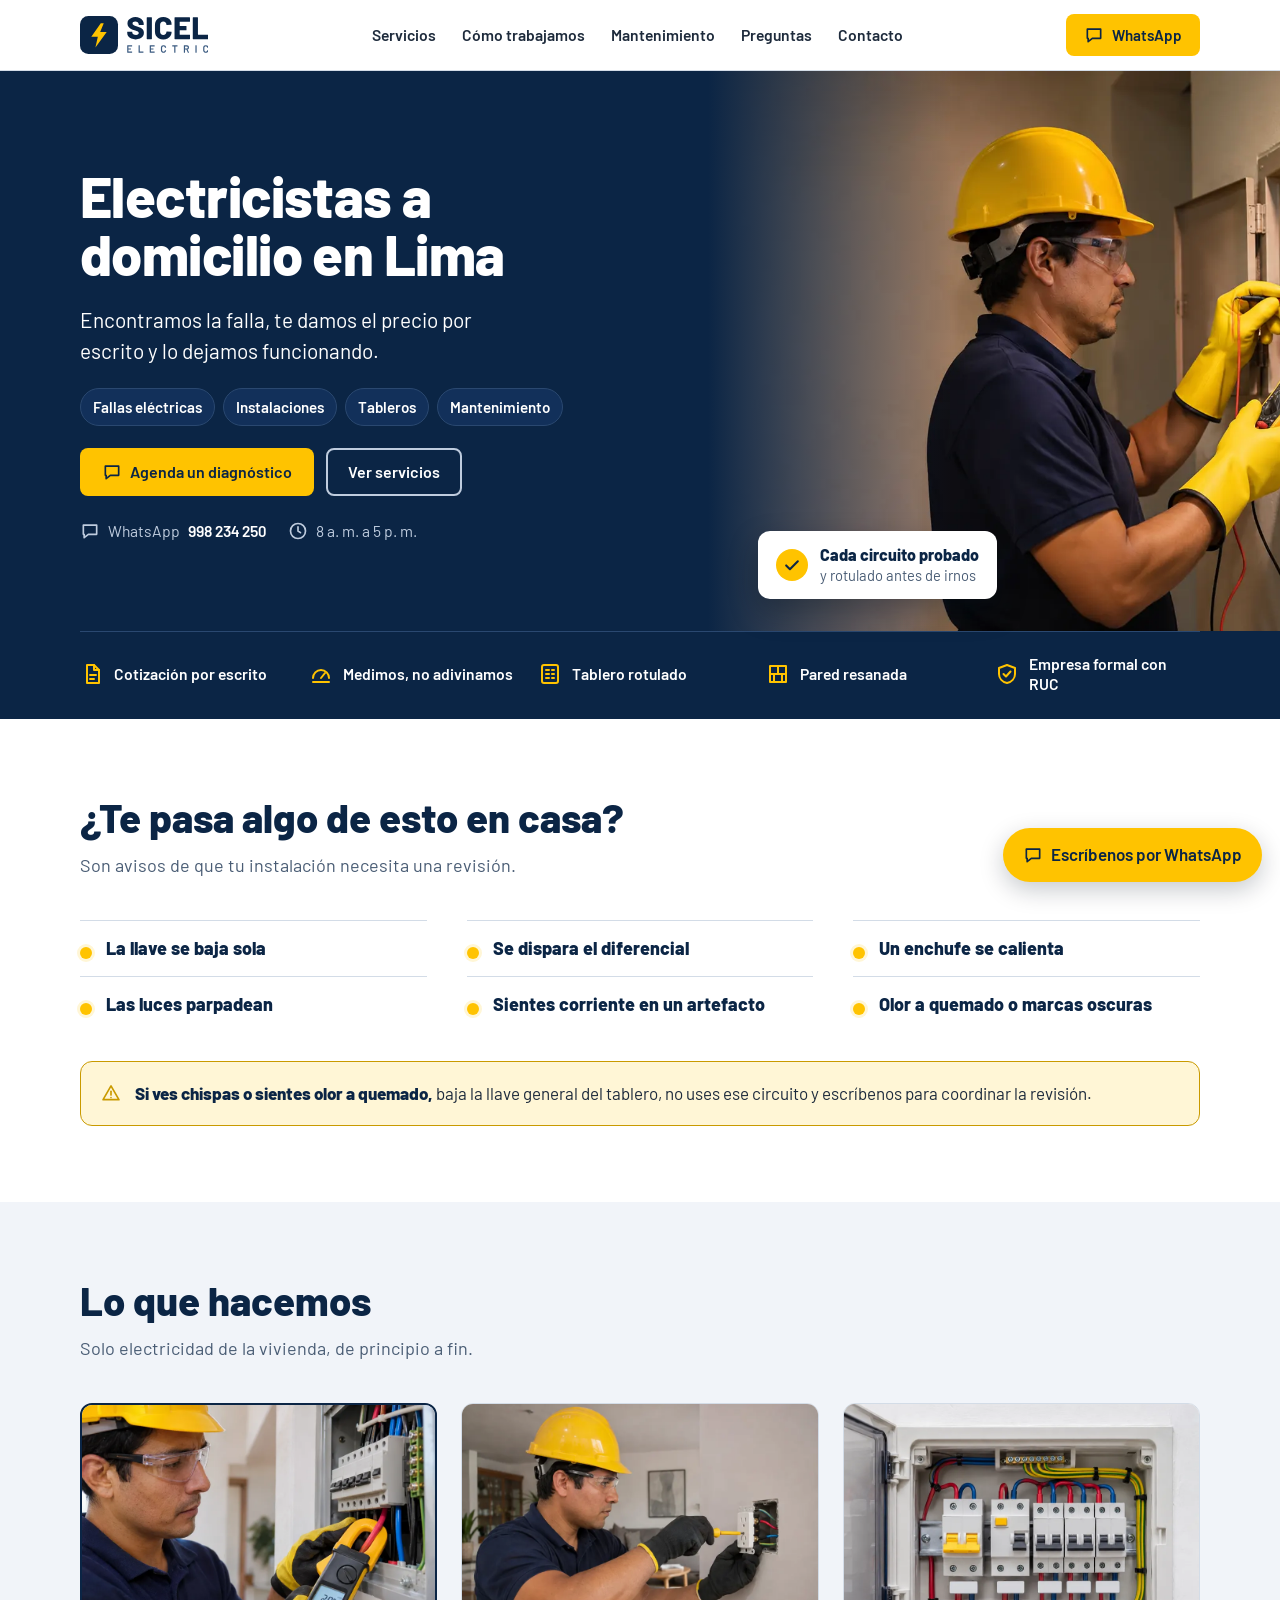
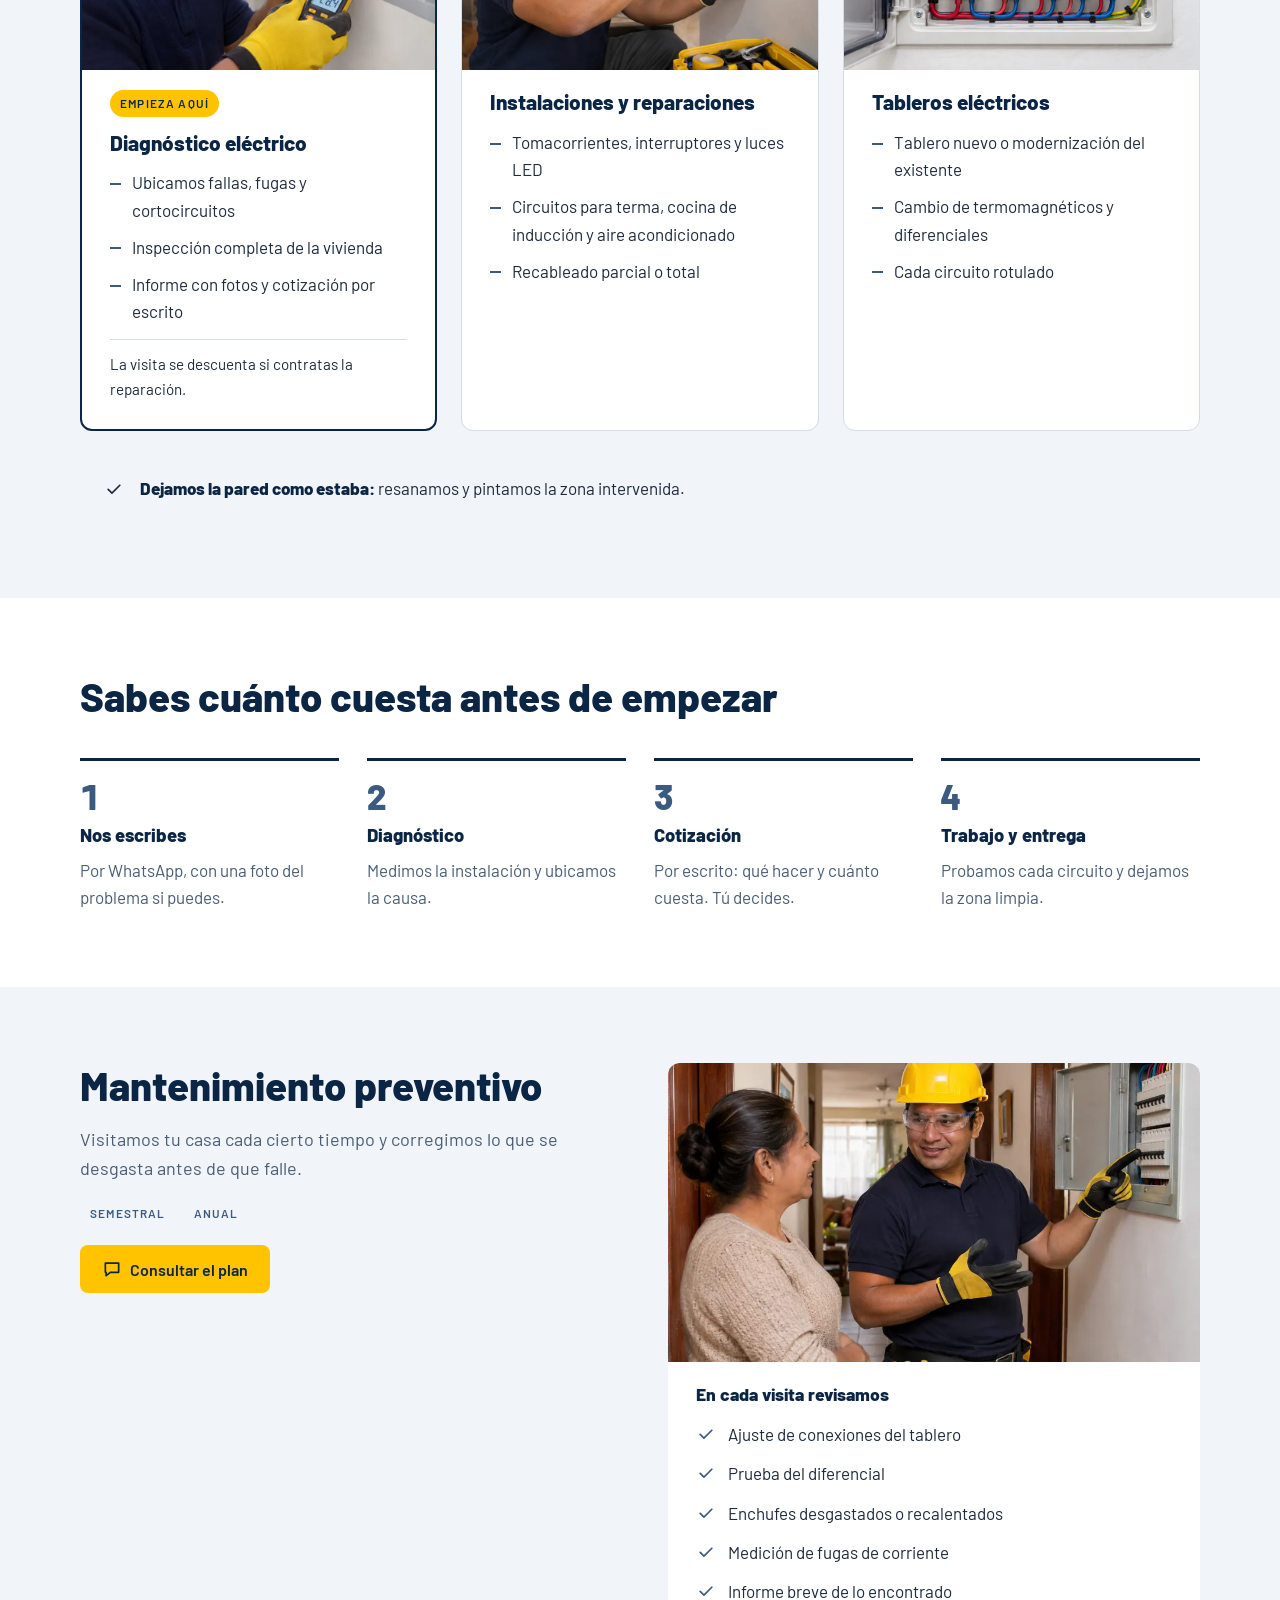
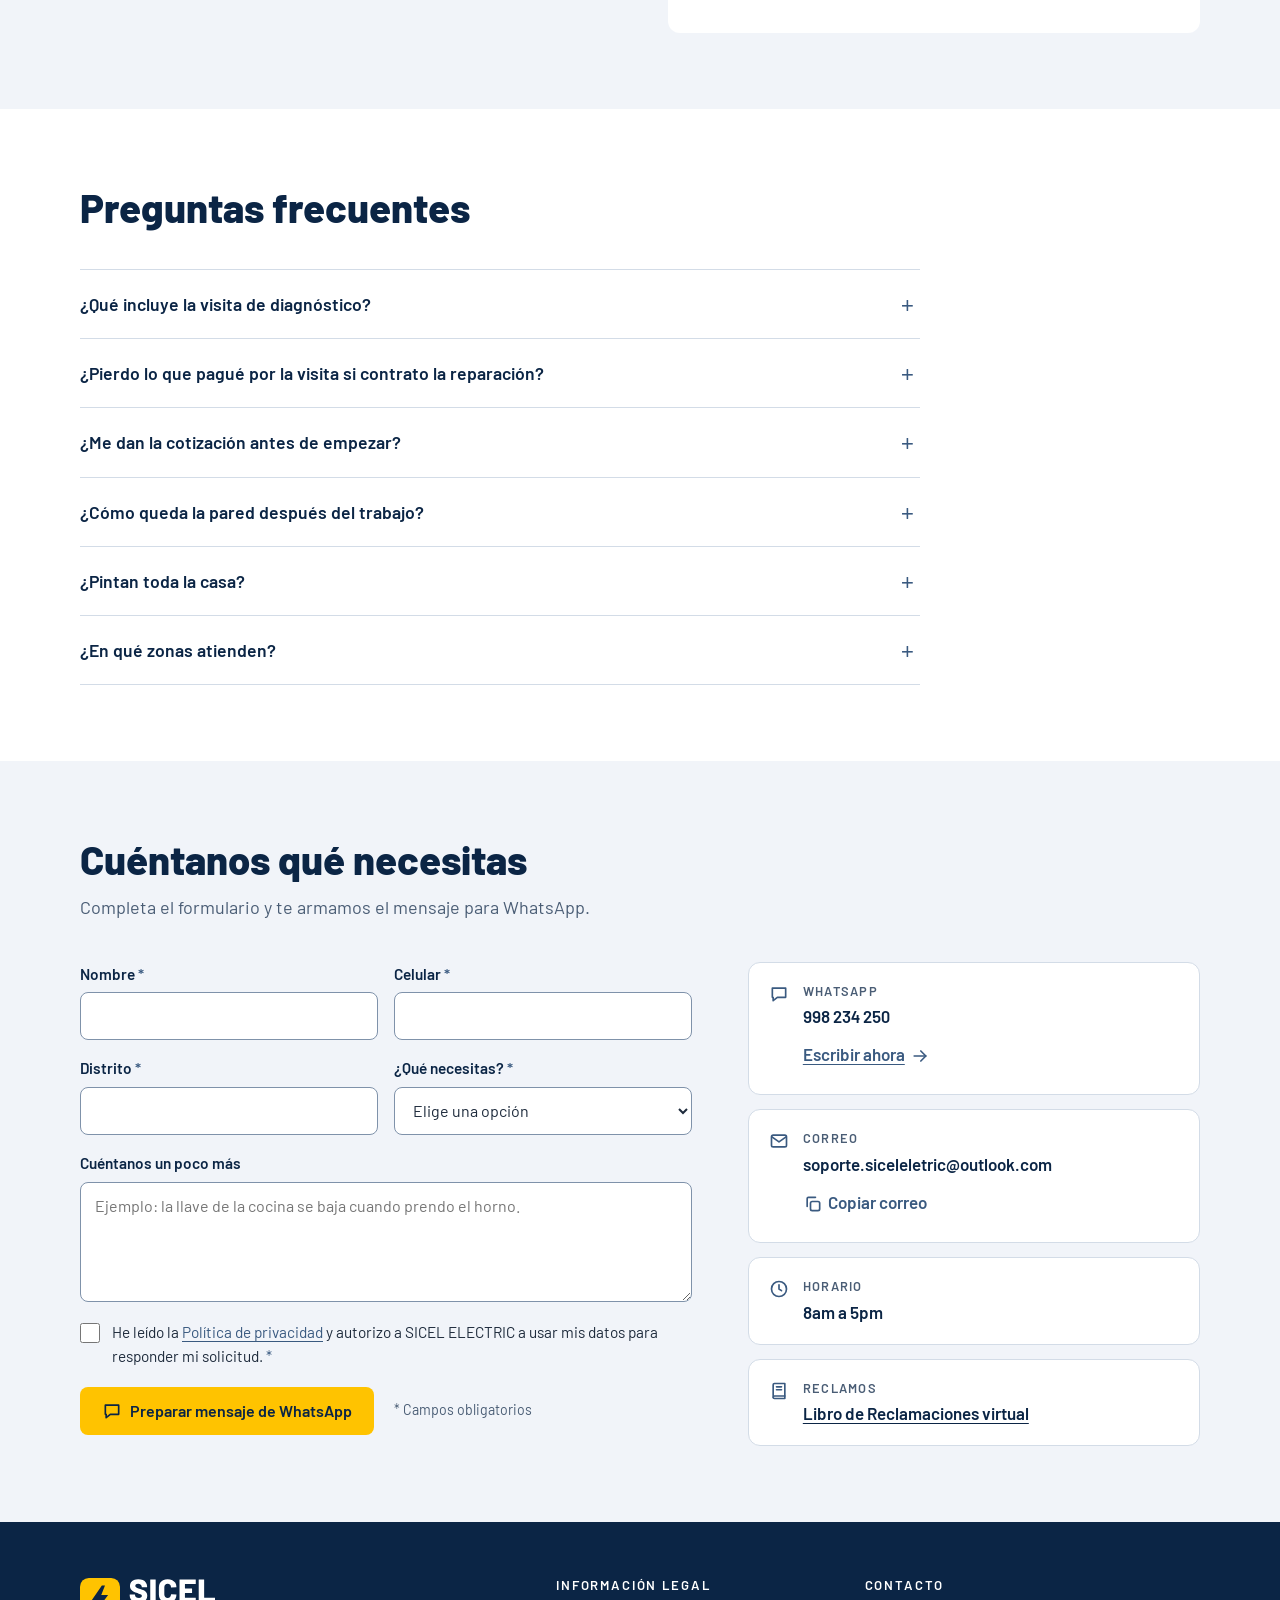
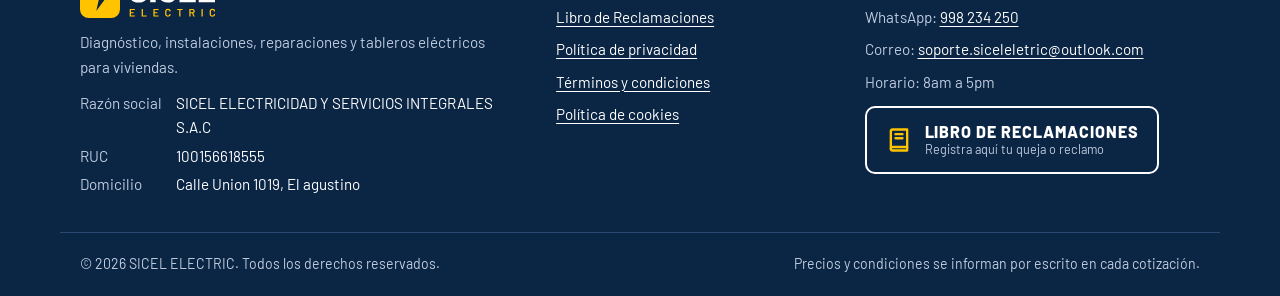
==== commit 34d0a21e: "Mejorar diseño de la web: menos texto, fotos de servicios y menú móvil - Portada más clara: "Electri" ====
--- a/SICEL-web/index.html
+++ b/SICEL-web/index.html
@@ -18,15 +18,15 @@
 <meta name="twitter:card" content="summary_large_image">
 <link rel="preload" href="assets/fonts/barlow-extrabold.woff2" as="font" type="font/woff2" crossorigin>
 <link rel="stylesheet" href="assets/css/sicel.css">
-<script type="application/ld+json">{"@context": "https://schema.org", "@type": "Electrician", "name": "SICEL ELECTRIC", "description": "Diagnóstico eléctrico, instalaciones, reparaciones y tableros eléctricos para viviendas.", "telephone": "+51 998 234 250", "email": "soporte.siceleletric@outlook.com
-", "priceRange": "S/"}</script>
+<script type="application/ld+json">{"@context": "https://schema.org", "@type": "Electrician", "name": "SICEL ELECTRIC", "description": "Diagnóstico eléctrico, instalaciones, reparaciones y tableros eléctricos para viviendas.", "telephone": "+51 998 234 250", "email": "soporte.siceleletric@outlook.com", "areaServed": "Lima", "priceRange": "S/"}</script>
 </head>
 <body>
 <a class="skip" href="#contenido">Ir al contenido</a>
 <header class="site-header">
   <div class="wrap hdr">
     <a class="brand" href="./" aria-label="SICEL ELECTRIC, ir al inicio"><svg xmlns="http://www.w3.org/2000/svg" viewBox="0 0 445.99 132.00" aria-hidden="true" focusable="false"><g transform="translate(0.00 0.00) scale(1.3200)"><path d="M22,0 H78 A22,22 0 0 1 100,22 V78 A22,22 0 0 1 78,100 H22 A22,22 0 0 1 0,78 V22 A22,22 0 0 1 22,0 Z" class="lg-tile"/><path d="M54.70,18.80 L29.70,54.70 L46.90,54.70 L40.60,82.80 L70.30,42.20 L53.10,42.20 L62.50,18.80 Z" class="lg-bolt"/></g><path d="M164.0 57.776314318677095V55.7243143186771Q164.0 55.184314318677096 164.378 54.806314318677096Q164.756 54.428314318677096 165.296 54.428314318677096H180.308Q180.84799999999998 54.428314318677096 181.226 54.806314318677096Q181.60399999999998 55.184314318677096 181.60399999999998 55.7243143186771V57.020314318677094Q181.60399999999998 60.5843143186771 185.168 63.2303143186771Q188.732 65.8763143186771 194.78 65.8763143186771Q199.53199999999998 65.8763143186771 201.79999999999998 63.8243143186771Q204.06799999999998 61.7723143186771 204.06799999999998 59.0723143186771Q204.06799999999998 56.9123143186771 202.718 55.562314318677096Q201.368 54.2123143186771 199.1 53.294314318677095Q196.832 52.376314318677096 192.07999999999998 50.7563143186771Q191.432 50.4323143186771 190.784 50.2703143186771Q190.136 50.1083143186771 189.596 49.892314318677094Q182.576 47.6243143186771 177.392 44.9783143186771Q172.208 42.3323143186771 168.536 37.6343143186771Q164.864 32.9363143186771 164.864 26.0243143186771Q164.864 19.3283143186771 168.374 14.306314318677103Q171.884 9.284314318677104 178.14799999999997 6.584314318677102Q184.41199999999998 3.8843143186770988 192.296 3.8843143186770988Q200.612 3.8843143186770988 207.254 6.9083143186771Q213.896 9.9323143186771 217.676 15.4403143186771Q221.456 20.9483143186771 221.456 28.0763143186771V29.5883143186771Q221.456 30.1283143186771 221.07799999999997 30.5063143186771Q220.7 30.8843143186771 220.16 30.8843143186771H205.148Q204.608 30.8843143186771 204.23 30.5063143186771Q203.85199999999998 30.1283143186771 203.85199999999998 29.5883143186771V28.8323143186771Q203.85199999999998 25.052314318677098 200.504 22.136314318677098Q197.156 19.220314318677097 191.54 19.220314318677097Q187.328 19.220314318677097 184.952 20.9483143186771Q182.576 22.6763143186771 182.576 25.8083143186771Q182.576 28.184314318677096 184.088 29.7503143186771Q185.6 31.3163143186771 188.786 32.666314318677095Q191.97199999999998 34.0163143186771 198.56 36.1763143186771Q206.12 38.7683143186771 210.332 40.7123143186771Q214.54399999999998 42.6563143186771 218.26999999999998 47.0303143186771Q221.99599999999998 51.404314318677095 221.99599999999998 58.532314318677095Q221.99599999999998 65.5523143186771 218.432 70.6283143186771Q214.868 75.70431431867709 208.442 78.4583143186771Q202.016 81.2123143186771 193.48399999999998 81.2123143186771Q184.51999999999998 81.2123143186771 177.878 78.3503143186771Q171.236 75.4883143186771 167.618 70.14231431867711Q164.0 64.7963143186771 164.0 57.776314318677095Z M231.82399999999998 79.05231431867709V6.044314318677095Q231.82399999999998 5.504314318677103 232.202 5.126314318677103Q232.57999999999998 4.748314318677103 233.11999999999998 4.748314318677103H248.456Q248.99599999999998 4.748314318677103 249.37399999999997 5.126314318677103Q249.75199999999998 5.504314318677103 249.75199999999998 6.044314318677095V79.05231431867709Q249.75199999999998 79.5923143186771 249.37399999999997 79.9703143186771Q248.99599999999998 80.3483143186771 248.456 80.3483143186771H233.11999999999998Q232.57999999999998 80.3483143186771 232.202 79.9703143186771Q231.82399999999998 79.5923143186771 231.82399999999998 79.05231431867709Z M260.33599999999996 54.1043143186771V30.776314318677095Q260.33599999999996 22.784314318677097 263.95399999999995 16.682314318677097Q267.57199999999995 10.580314318677097 274.106 7.232314318677098Q280.64 3.8843143186770988 289.28 3.8843143186770988Q297.91999999999996 3.8843143186770988 304.45399999999995 7.070314318677099Q310.98799999999994 10.256314318677099 314.606 16.034314318677097Q318.224 21.812314318677096 318.224 29.3723143186771Q318.224 29.912314318677097 317.846 30.2363143186771Q317.46799999999996 30.5603143186771 316.928 30.5603143186771L301.592 31.532314318677095Q300.296 31.532314318677095 300.296 30.3443143186771Q300.296 25.2683143186771 297.272 22.244314318677098Q294.248 19.220314318677097 289.28 19.220314318677097Q284.31199999999995 19.220314318677097 281.28799999999995 22.298314318677097Q278.26399999999995 25.376314318677096 278.26399999999995 30.3443143186771V54.8603143186771Q278.26399999999995 59.8283143186771 281.28799999999995 62.8523143186771Q284.31199999999995 65.8763143186771 289.28 65.8763143186771Q294.248 65.8763143186771 297.272 62.8523143186771Q300.296 59.8283143186771 300.296 54.8603143186771Q300.296 53.672314318677095 301.592 53.672314318677095L316.928 54.428314318677096Q317.46799999999996 54.428314318677096 317.846 54.752314318677094Q318.224 55.0763143186771 318.224 55.508314318677094Q318.224 63.1763143186771 314.606 69.0083143186771Q310.98799999999994 74.8403143186771 304.45399999999995 78.0263143186771Q297.91999999999996 81.2123143186771 289.28 81.2123143186771Q280.64 81.2123143186771 274.106 77.8643143186771Q267.57199999999995 74.5163143186771 263.95399999999995 68.3603143186771Q260.33599999999996 62.2043143186771 260.33599999999996 54.1043143186771Z M380.756 20.0843143186771H346.844Q346.304 20.0843143186771 346.304 20.6243143186771V33.9083143186771Q346.304 34.4483143186771 346.844 34.4483143186771H368.552Q369.092 34.4483143186771 369.47 34.8263143186771Q369.848 35.2043143186771 369.848 35.7443143186771V48.380314318677094Q369.848 48.9203143186771 369.47 49.2983143186771Q369.092 49.6763143186771 368.552 49.6763143186771H346.844Q346.304 49.6763143186771 346.304 50.2163143186771V64.47231431867709Q346.304 65.0123143186771 346.844 65.0123143186771H380.756Q381.296 65.0123143186771 381.674 65.3903143186771Q382.052 65.7683143186771 382.052 66.3083143186771V79.05231431867709Q382.052 79.5923143186771 381.674 79.9703143186771Q381.296 80.3483143186771 380.756 80.3483143186771H329.672Q329.132 80.3483143186771 328.754 79.9703143186771Q328.376 79.5923143186771 328.376 79.05231431867709V6.044314318677095Q328.376 5.504314318677103 328.754 5.126314318677103Q329.132 4.748314318677103 329.672 4.748314318677103H380.756Q381.296 4.748314318677103 381.674 5.126314318677103Q382.052 5.504314318677103 382.052 6.044314318677095V18.788314318677095Q382.052 19.3283143186771 381.674 19.7063143186771Q381.296 20.0843143186771 380.756 20.0843143186771Z M391.772 79.05231431867709V6.044314318677095Q391.772 5.504314318677103 392.15 5.126314318677103Q392.528 4.748314318677103 393.06800000000004 4.748314318677103H408.404Q408.944 4.748314318677103 409.322 5.126314318677103Q409.70000000000005 5.504314318677103 409.70000000000005 6.044314318677095V64.47231431867709Q409.70000000000005 65.0123143186771 410.24 65.0123143186771H444.692Q445.232 65.0123143186771 445.61 65.3903143186771Q445.988 65.7683143186771 445.988 66.3083143186771V79.05231431867709Q445.988 79.5923143186771 445.61 79.9703143186771Q445.232 80.3483143186771 444.692 80.3483143186771H393.06800000000004Q392.528 80.3483143186771 392.15 79.9703143186771Q391.772 79.5923143186771 391.772 79.05231431867709Z" class="lg-word"/><path d="M180.70022509934626 105.56308165619791H168.37386847840023Q168.19313011152417 105.56308165619791 168.19313011152417 105.74382002307395V112.50343494423791Q168.19313011152417 112.68417331111395 168.37386847840023 112.68417331111395H176.65168568132293Q176.83242404819896 112.68417331111395 176.95894090501218 112.81069016792718Q177.0854577618254 112.9372070247404 177.0854577618254 113.11794539161644V115.86516856813228Q177.0854577618254 116.04590693500832 176.95894090501218 116.17242379182156Q176.83242404819896 116.29894064863478 176.65168568132293 116.29894064863478H168.37386847840023Q168.19313011152417 116.29894064863478 168.19313011152417 116.47967901551083V123.45617997692602Q168.19313011152417 123.63691834380207 168.37386847840023 123.63691834380207H180.70022509934626Q180.88096346622228 123.63691834380207 181.0074803230355 123.7634352006153Q181.13399717984873 123.88995205742853 181.13399717984873 124.07069042430457V126.8179136008204Q181.13399717984873 126.99865196769643 181.0074803230355 127.12516882450967Q180.88096346622228 127.2516856813229 180.70022509934626 127.2516856813229H164.4337720805025Q164.25303371362648 127.2516856813229 164.12651685681323 127.12516882450967Q164.0 126.99865196769643 164.0 126.8179136008204V102.38208639917958Q164.0 102.20134803230354 164.12651685681323 102.07483117549032Q164.25303371362648 101.94831431867708 164.4337720805025 101.94831431867708H180.70022509934626Q180.88096346622228 101.94831431867708 181.0074803230355 102.07483117549032Q181.13399717984873 102.20134803230354 181.13399717984873 102.38208639917958V105.12930957569542Q181.13399717984873 105.31004794257146 181.0074803230355 105.43656479938468Q180.88096346622228 105.56308165619791 180.70022509934626 105.56308165619791Z M203.47325932572747 126.8179136008204V102.38208639917958Q203.47325932572747 102.20134803230354 203.59977618254072 102.07483117549032Q203.72629303935395 101.94831431867708 203.90703140622998 101.94831431867708H207.23261735674913Q207.4133557236252 101.94831431867708 207.5398725804384 102.07483117549032Q207.66638943725164 102.20134803230354 207.66638943725164 102.38208639917958V123.45617997692602Q207.66638943725164 123.63691834380207 207.8471278041277 123.63691834380207H219.95659838482246Q220.1373367516985 123.63691834380207 220.26385360851174 123.7634352006153Q220.39037046532496 123.88995205742853 220.39037046532496 124.07069042430457V126.8179136008204Q220.39037046532496 126.99865196769643 220.26385360851174 127.12516882450967Q220.1373367516985 127.2516856813229 219.95659838482246 127.2516856813229H203.90703140622998Q203.72629303935395 127.2516856813229 203.59977618254072 127.12516882450967Q203.47325932572747 126.99865196769643 203.47325932572747 126.8179136008204Z M258.88764260992184 105.56308165619791H246.5612859889758Q246.38054762209975 105.56308165619791 246.38054762209975 105.74382002307395V112.50343494423791Q246.38054762209975 112.68417331111395 246.5612859889758 112.68417331111395H254.83910319189852Q255.01984155877454 112.68417331111395 255.14635841558777 112.81069016792718Q255.272875272401 112.9372070247404 255.272875272401 113.11794539161644V115.86516856813228Q255.272875272401 116.04590693500832 255.14635841558777 116.17242379182156Q255.01984155877454 116.29894064863478 254.83910319189852 116.29894064863478H246.5612859889758Q246.38054762209975 116.29894064863478 246.38054762209975 116.47967901551083V123.45617997692602Q246.38054762209975 123.63691834380207 246.5612859889758 123.63691834380207H258.88764260992184Q259.06838097679787 123.63691834380207 259.1948978336111 123.7634352006153Q259.3214146904243 123.88995205742853 259.3214146904243 124.07069042430457V126.8179136008204Q259.3214146904243 126.99865196769643 259.1948978336111 127.12516882450967Q259.06838097679787 127.2516856813229 258.88764260992184 127.2516856813229H242.6211895910781Q242.44045122420206 127.2516856813229 242.3139343673888 127.12516882450967Q242.18741751057559 126.99865196769643 242.18741751057559 126.8179136008204V102.38208639917958Q242.18741751057559 102.20134803230354 242.3139343673888 102.07483117549032Q242.44045122420206 101.94831431867708 242.6211895910781 101.94831431867708H258.88764260992184Q259.06838097679787 101.94831431867708 259.1948978336111 102.07483117549032Q259.3214146904243 102.20134803230354 259.3214146904243 102.38208639917958V105.12930957569542Q259.3214146904243 105.31004794257146 259.1948978336111 105.43656479938468Q259.06838097679787 105.56308165619791 258.88764260992184 105.56308165619791Z M281.0461663889245 119.04616382515061V110.11768850147416Q281.0461663889245 107.58735136520957 282.166744263556 105.67152467632354Q283.28732213818745 103.7556979874375 285.34773952057435 102.70741545955646Q287.4081569029612 101.65913293167542 290.1192324061018 101.65913293167542Q292.7941602358672 101.65913293167542 294.8545776182541 102.67126778618125Q296.91499500064094 103.68340264068708 298.0355728752724 105.5269339828227Q299.1561507499039 107.37046532495833 299.1561507499039 109.79235944109729Q299.1561507499039 109.97309780797332 299.02963389309065 110.09961466478654Q298.9031170362774 110.22613152159978 298.7223786694014 110.22613152159978L295.39679271888224 110.40686988847582Q294.9630206383797 110.40686988847582 294.9630206383797 110.00924548134853Q294.9630206383797 107.87653275221125 293.64363056018465 106.57521651070374Q292.32424048198953 105.27390026919625 290.1192324061018 105.27390026919625Q287.9142243302141 105.27390026919625 286.57676041533136 106.57521651070374Q285.2392965004487 107.87653275221125 285.2392965004487 110.00924548134853V119.22690219202666Q285.2392965004487 121.32346724778873 286.57676041533136 122.62478348929622Q287.9142243302141 123.92609973080373 290.1192324061018 123.92609973080373Q292.32424048198953 123.92609973080373 293.64363056018465 122.64285732598384Q294.9630206383797 121.35961492116394 294.9630206383797 119.22690219202666Q294.9630206383797 118.82927778489936 295.39679271888224 118.82927778489936L298.7223786694014 118.97386847840019Q298.9031170362774 118.97386847840019 299.02963389309065 119.08231149852583Q299.1561507499039 119.19075451865145 299.1561507499039 119.33534521215228Q299.1561507499039 121.79338700166645 298.0355728752724 123.65499218048967Q296.91499500064094 125.5165973593129 294.8545776182541 126.52873221381873Q292.7941602358672 127.54086706832456 290.1192324061018 127.54086706832456Q287.4081569029612 127.54086706832456 285.34773952057435 126.47451070375593Q283.28732213818745 125.40815433918728 282.166744263556 123.49232765030123Q281.0461663889245 121.57650096141519 281.0461663889245 119.04616382515061Z M338.7740007691322 102.38208639917958V105.16545724907061Q338.7740007691322 105.34619561594667 338.647483912319 105.4727124727599Q338.52096705550576 105.59922932957312 338.3402286886297 105.59922932957312H331.68905678759137Q331.50831842071534 105.59922932957312 331.50831842071534 105.77996769644916V126.8179136008204Q331.50831842071534 126.99865196769643 331.3818015639021 127.12516882450967Q331.2552847070889 127.2516856813229 331.07454634021286 127.2516856813229H327.74896038969365Q327.5682220228176 127.2516856813229 327.4417051660044 127.12516882450967Q327.31518830919117 126.99865196769643 327.31518830919117 126.8179136008204V105.77996769644916Q327.31518830919117 105.59922932957312 327.13444994231514 105.59922932957312H320.7363117549033Q320.5555733880272 105.59922932957312 320.429056531214 105.4727124727599Q320.30253967440075 105.34619561594667 320.30253967440075 105.16545724907061V102.38208639917958Q320.30253967440075 102.20134803230354 320.429056531214 102.07483117549032Q320.5555733880272 101.94831431867708 320.7363117549033 101.94831431867708H338.3402286886297Q338.52096705550576 101.94831431867708 338.647483912319 102.07483117549032Q338.7740007691322 102.20134803230354 338.7740007691322 102.38208639917958Z M374.4156067170876 126.92635662094602 369.6441138315601 116.51582668888602Q369.5718184848097 116.37123599538519 369.42722779130884 116.37123599538519H365.0895069862839Q364.90876861940785 116.37123599538519 364.90876861940785 116.55197436226123V126.8179136008204Q364.90876861940785 126.99865196769643 364.78225176259457 127.12516882450967Q364.65573490578134 127.2516856813229 364.4749965389053 127.2516856813229H361.14941058838616Q360.96867222151013 127.2516856813229 360.8421553646969 127.12516882450967Q360.7156385078837 126.99865196769643 360.7156385078837 126.8179136008204V102.38208639917958Q360.7156385078837 102.20134803230354 360.8421553646969 102.07483117549032Q360.96867222151013 101.94831431867708 361.14941058838616 101.94831431867708H371.09002076656844Q373.29502884245613 101.94831431867708 374.9939694910909 102.87007998974488Q376.6929101397257 103.7918456608127 377.63274964748115 105.4727124727599Q378.5725891552366 107.15357928470708 378.5725891552366 109.32243968721957Q378.5725891552366 111.81662915010895 377.2893467504167 113.56979130880656Q376.0061043455968 115.32295346750416 373.72880092295867 116.00975926163312Q373.65650557620825 116.00975926163312 373.620357902833 116.08205460838354Q373.5842102294578 116.15434995513395 373.620357902833 116.22664530188436L378.7171798487374 126.74561825406998Q378.7894751954878 126.89020894757081 378.7894751954878 126.96250429432123Q378.7894751954878 127.2516856813229 378.3918507883605 127.2516856813229H374.9216741443405Q374.56019741058844 127.2516856813229 374.4156067170876 126.92635662094602ZM364.90876861940785 105.74382002307395V112.9372070247404Q364.90876861940785 113.11794539161644 365.0895069862839 113.11794539161644H370.5116579925651Q372.2467463145751 113.11794539161644 373.31310267914375 112.08773670042301Q374.3794590437124 111.05752800922957 374.3794590437124 109.35858736059478Q374.3794590437124 107.65964671196 373.31310267914375 106.61136418407895Q372.2467463145751 105.56308165619791 370.5116579925651 105.56308165619791H365.0895069862839Q364.90876861940785 105.56308165619791 364.90876861940785 105.74382002307395Z M400.94799897449053 126.8179136008204V102.38208639917958Q400.94799897449053 102.20134803230354 401.07451583130376 102.07483117549032Q401.201032688117 101.94831431867708 401.381771054993 101.94831431867708H404.70735700551216Q404.8880953723882 101.94831431867708 405.0146122292015 102.07483117549032Q405.1411290860147 102.20134803230354 405.1411290860147 102.38208639917958V126.8179136008204Q405.1411290860147 126.99865196769643 405.0146122292015 127.12516882450967Q404.8880953723882 127.2516856813229 404.70735700551216 127.2516856813229H401.381771054993Q401.201032688117 127.2516856813229 401.07451583130376 127.12516882450967Q400.94799897449053 126.99865196769643 400.94799897449053 126.8179136008204Z M427.8780156390207 119.04616382515061V110.11768850147416Q427.8780156390207 107.58735136520957 428.99859351365217 105.67152467632354Q430.11917138828363 103.7556979874375 432.17958877067053 102.70741545955646Q434.2400061530574 101.65913293167542 436.95108165619797 101.65913293167542Q439.6260094859634 101.65913293167542 441.6864268683503 102.67126778618125Q443.7468442507371 103.68340264068708 444.8674221253686 105.5269339828227Q445.98800000000006 107.37046532495833 445.98800000000006 109.79235944109729Q445.98800000000006 109.97309780797332 445.86148314318683 110.09961466478654Q445.7349662863736 110.22613152159978 445.5542279194976 110.22613152159978L442.2286419689784 110.40686988847582Q441.7948698884759 110.40686988847582 441.7948698884759 110.00924548134853Q441.7948698884759 107.87653275221125 440.47547981028083 106.57521651070374Q439.1560897320857 105.27390026919625 436.95108165619797 105.27390026919625Q434.7460735803103 105.27390026919625 433.40860966542755 106.57521651070374Q432.0711457505449 107.87653275221125 432.0711457505449 110.00924548134853V119.22690219202666Q432.0711457505449 121.32346724778873 433.40860966542755 122.62478348929622Q434.7460735803103 123.92609973080373 436.95108165619797 123.92609973080373Q439.1560897320857 123.92609973080373 440.47547981028083 122.64285732598384Q441.7948698884759 121.35961492116394 441.7948698884759 119.22690219202666Q441.7948698884759 118.82927778489936 442.2286419689784 118.82927778489936L445.5542279194976 118.97386847840019Q445.7349662863736 118.97386847840019 445.86148314318683 119.08231149852583Q445.98800000000006 119.19075451865145 445.98800000000006 119.33534521215228Q445.98800000000006 121.79338700166645 444.8674221253686 123.65499218048967Q443.7468442507371 125.5165973593129 441.6864268683503 126.52873221381873Q439.6260094859634 127.54086706832456 436.95108165619797 127.54086706832456Q434.2400061530574 127.54086706832456 432.17958877067053 126.47451070375593Q430.11917138828363 125.40815433918728 428.99859351365217 123.49232765030123Q427.8780156390207 121.57650096141519 427.8780156390207 119.04616382515061Z" class="lg-sub"/></svg></a>
-    <nav class="nav" aria-label="Principal">
+    <button class="menu-btn" type="button" aria-expanded="false" aria-controls="site-nav" aria-label="Menú"><svg class="icon" viewBox="0 0 24 24" fill="none" stroke="currentColor" stroke-width="2" stroke-linecap="round" stroke-linejoin="round" aria-hidden="true" focusable="false"><path d="M4 7h16M4 12h16M4 17h16"/></svg><span>Menú</span></button>
+    <nav class="nav" id="site-nav" aria-label="Principal">
       <a href="#servicios">Servicios</a>
       <a href="#como-trabajamos">Cómo trabajamos</a>
       <a href="#mantenimiento">Mantenimiento</a>
@@ -39,55 +39,56 @@
 
 <main id="contenido">
   <section class="hero" aria-labelledby="hero-title">
-    <div class="wrap">
+    <div class="wrap hero-grid">
       <div class="hero-copy">
-        <p class="eyebrow">Electricistas para viviendas</p>
-        <h1 id="hero-title">Te decimos qué falla, cuánto cuesta y lo dejamos funcionando.</h1>
-        <p class="hero-lead">Diagnóstico eléctrico, instalaciones, reparaciones y tableros para tu hogar. Revisamos con instrumentos de medición y te entregamos la cotización por escrito antes de empezar.</p>
+        <h1 id="hero-title">Electricistas a domicilio en Lima</h1>
+        <p class="hero-lead">Encontramos la falla, te damos el precio por escrito y lo dejamos funcionando.</p>
+        <ul class="hero-svcs" aria-label="Servicios">
+          <li>Fallas eléctricas</li>
+          <li>Instalaciones</li>
+          <li>Tableros</li>
+          <li>Mantenimiento</li>
+        </ul>
         <div class="hero-ctas">
           <a class="btn btn-primary" href="https://wa.me/51998234250?text=Hola%20SICEL%20ELECTRIC%2C%20quiero%20agendar%20una%20visita%20de%20diagn%C3%B3stico." target="_blank" rel="noopener"><svg class="icon" viewBox="0 0 24 24" fill="none" stroke="currentColor" stroke-width="2" stroke-linecap="round" stroke-linejoin="round" aria-hidden="true" focusable="false"><path d="M4 5h16v11H10l-5 4v-4H4z"/></svg>Agenda un diagnóstico</a>
           <a class="btn btn-outline" href="#servicios">Ver servicios</a>
         </div>
         <div class="hero-contact">
           <span><svg class="icon" viewBox="0 0 24 24" fill="none" stroke="currentColor" stroke-width="2" stroke-linecap="round" stroke-linejoin="round" aria-hidden="true" focusable="false"><path d="M4 5h16v11H10l-5 4v-4H4z"/></svg>WhatsApp <strong>998 234 250</strong></span>
-          <span><svg class="icon" viewBox="0 0 24 24" fill="none" stroke="currentColor" stroke-width="2" stroke-linecap="round" stroke-linejoin="round" aria-hidden="true" focusable="false"><path d="M12 21s-7-6.2-7-11a7 7 0 0 1 14 0c0 4.8-7 11-7 11z"/><circle cx="12" cy="10" r="2.5"/></svg>Atendemos en Lima</span>
+          <span><svg class="icon" viewBox="0 0 24 24" fill="none" stroke="currentColor" stroke-width="2" stroke-linecap="round" stroke-linejoin="round" aria-hidden="true" focusable="false"><circle cx="12" cy="12" r="9"/><path d="M12 7v5l3 2"/></svg>8 a. m. a 5 p. m.</span>
         </div>
       </div>
 
-      <figure class="panel" aria-label="Ilustración de un tablero eléctrico ordenado, con cada circuito rotulado">
-        <div class="panel-door" aria-hidden="true">
-          <div class="panel-head"><span>Tablero general</span><span>220 V · 60 Hz</span></div>
-          <div class="rail">
-            <div class="brk wide"><div class="brk-body"><div class="lever"><span></span></div><div class="brk-rating">2×40 A</div></div><div class="brk-tag"><b>IG</b>General</div></div>
-            <div class="brk wide"><div class="brk-body"><div class="lever"><span></span></div><div class="brk-rating">30 mA</div></div><div class="brk-tag"><b>ID</b>Diferencial</div></div>
-          </div>
-          <div class="rail">
-            <div class="brk"><div class="brk-body"><div class="lever"><span></span></div><div class="brk-rating">2×16 A</div></div><div class="brk-tag"><b>C1</b>Alumbrado</div></div>
-            <div class="brk"><div class="brk-body"><div class="lever"><span></span></div><div class="brk-rating">2×20 A</div></div><div class="brk-tag"><b>C2</b>Tomas</div></div>
-            <div class="brk"><div class="brk-body"><div class="lever"><span></span></div><div class="brk-rating">2×32 A</div></div><div class="brk-tag"><b>C3</b>Cocina</div></div>
-            <div class="brk"><div class="brk-body"><div class="lever"><span></span></div><div class="brk-rating">2×20 A</div></div><div class="brk-tag"><b>C4</b>Terma</div></div>
-          </div>
-          <div class="panel-foot"><svg class="icon" viewBox="0 0 24 24" fill="none" stroke="currentColor" stroke-width="2" stroke-linecap="round" stroke-linejoin="round" aria-hidden="true" focusable="false"><path d="m5 12.5 4.5 4.5L19 7.5"/></svg>Cada circuito identificado y probado</div>
-        </div>
-      </figure>
+      <div class="hero-media">
+      <img class="hero-photo" src="assets/img/hero-electricista.webp" alt="Electricista con casco y guantes midiendo un tablero eléctrico de una vivienda" width="1600" height="900" fetchpriority="high">
+      <p class="hero-badge"><svg class="icon" viewBox="0 0 24 24" fill="none" stroke="currentColor" stroke-width="2.5" stroke-linecap="round" stroke-linejoin="round" aria-hidden="true" focusable="false"><path d="m5 12.5 4.5 4.5L19 7.5"/></svg><span><strong>Cada circuito probado</strong>y rotulado antes de irnos</span></p>
+      </div>
+    </div>
+    <div class="wrap">
+      <ul class="proof" aria-label="Por qué SICEL ELECTRIC">
+        <li><svg class="icon" viewBox="0 0 24 24" fill="none" stroke="currentColor" stroke-width="2" stroke-linecap="round" stroke-linejoin="round" aria-hidden="true" focusable="false"><path d="M7 3h7l5 5v13H7z"/><path d="M14 3v5h5"/><path d="M10 13h6M10 17h4"/></svg>Cotización por escrito</li>
+        <li><svg class="icon" viewBox="0 0 24 24" fill="none" stroke="currentColor" stroke-width="2" stroke-linecap="round" stroke-linejoin="round" aria-hidden="true" focusable="false"><path d="M4 16a8 8 0 0 1 16 0"/><path d="m12 16 4-5"/><path d="M4 20h16"/></svg>Medimos, no adivinamos</li>
+        <li><svg class="icon" viewBox="0 0 24 24" fill="none" stroke="currentColor" stroke-width="2" stroke-linecap="round" stroke-linejoin="round" aria-hidden="true" focusable="false"><rect x="4" y="3" width="16" height="18" rx="2"/><path d="M8 8h3M8 12h3M8 16h3M14 8h2M14 12h2M14 16h2"/></svg>Tablero rotulado</li>
+        <li><svg class="icon" viewBox="0 0 24 24" fill="none" stroke="currentColor" stroke-width="2" stroke-linecap="round" stroke-linejoin="round" aria-hidden="true" focusable="false"><path d="M4 20V4h16v16z"/><path d="M4 12h16"/><path d="M12 4v8"/><path d="M8 12v8M16 12v8"/></svg>Pared resanada</li>
+        <li><svg class="icon" viewBox="0 0 24 24" fill="none" stroke="currentColor" stroke-width="2" stroke-linecap="round" stroke-linejoin="round" aria-hidden="true" focusable="false"><path d="M12 3 4 6v6c0 4.5 3.4 8 8 9 4.6-1 8-4.5 8-9V6z"/><path d="m8.5 12 2.5 2.5 4.5-5"/></svg>Empresa formal con RUC</li>
+      </ul>
     </div>
   </section>
 
   <section class="section" id="sintomas" aria-labelledby="sintomas-title">
     <div class="wrap">
       <div class="sec-head">
-        <p class="eyebrow">Señales de alerta</p>
         <h2 id="sintomas-title">¿Te pasa algo de esto en casa?</h2>
-        <p class="lead">Son avisos de que la instalación necesita una revisión. En la visita de diagnóstico ubicamos la causa y te explicamos qué hay que corregir.</p>
-      </div>
-      <dl class="symptoms">
-        <div><dt>La llave se baja sola</dt><dd>Suele indicar un circuito sobrecargado o un cortocircuito.</dd></div>
-        <div><dt>Se dispara el diferencial</dt><dd>Hay una fuga de corriente, a veces por humedad o por un artefacto dañado.</dd></div>
-        <div><dt>Un tomacorriente o enchufe se calienta</dt><dd>Puede haber una conexión floja o un tomacorriente desgastado que se está recalentando.</dd></div>
-        <div><dt>Las luces parpadean</dt><dd>Es frecuente por conexiones flojas en el circuito o en la luminaria.</dd></div>
-        <div><dt>Sientes corriente al tocar un artefacto</dt><dd>Señal de fuga de corriente. Conviene revisar la puesta a tierra y el diferencial.</dd></div>
-        <div><dt>Olor a quemado o marcas oscuras</dt><dd>Cables o conexiones que se están recalentando. Requiere atención inmediata.</dd></div>
-      </dl>
+        <p class="lead">Son avisos de que tu instalación necesita una revisión.</p>
+      </div>
+      <ul class="symptoms">
+        <li>La llave se baja sola</li>
+        <li>Se dispara el diferencial</li>
+        <li>Un enchufe se calienta</li>
+        <li>Las luces parpadean</li>
+        <li>Sientes corriente en un artefacto</li>
+        <li>Olor a quemado o marcas oscuras</li>
+      </ul>
       <div class="note" role="note">
         <svg class="icon" viewBox="0 0 24 24" fill="none" stroke="currentColor" stroke-width="2" stroke-linecap="round" stroke-linejoin="round" aria-hidden="true" focusable="false"><path d="M12 3.5 2.5 20h19z"/><path d="M12 10v4.5"/><path d="M12 17.5h.01"/></svg>
         <p><strong>Si ves chispas o sientes olor a quemado,</strong> baja la llave general del tablero, no uses ese circuito y escríbenos para coordinar la revisión.</p>
@@ -98,48 +99,43 @@
   <section class="section alt" id="servicios" aria-labelledby="servicios-title">
     <div class="wrap">
       <div class="sec-head">
-        <p class="eyebrow">Servicios</p>
-        <h2 id="servicios-title">Tres servicios, todos dentro de tu instalación eléctrica</h2>
-        <p class="lead">Nos dedicamos solo a la parte eléctrica de la vivienda. Así cada trabajo lo hace alguien que conoce el oficio.</p>
+        <h2 id="servicios-title">Lo que hacemos</h2>
+        <p class="lead">Solo electricidad de la vivienda, de principio a fin.</p>
       </div>
       <div class="services">
         <article class="svc lead-svc">
+          <img class="svc-img" src="assets/img/diagnostico-electrico.webp" alt="Técnico midiendo los cables de un tablero con una pinza amperimétrica" width="900" height="675" loading="lazy" decoding="async">
           <span class="chip">Empieza aquí</span>
           <h3>Diagnóstico eléctrico</h3>
-          <p>Ubicamos la falla y revisamos el estado de tu instalación.</p>
           <ul class="dash">
-            <li>Diagnóstico de fallas: disparos, cortocircuitos, fugas, sobrecalentamiento y puntos sin energía</li>
-            <li>Inspección integral de la vivienda, ideal para casas antiguas o antes de comprar o alquilar</li>
+            <li>Ubicamos fallas, fugas y cortocircuitos</li>
+            <li>Inspección completa de la vivienda</li>
             <li>Informe con fotos y cotización por escrito</li>
-            <li>El costo de la visita se descuenta si contratas la reparación</li>
           </ul>
+          <p class="svc-note">La visita se descuenta si contratas la reparación.</p>
         </article>
         <article class="svc">
-          <span class="chip quiet">Instalaciones</span>
+          <img class="svc-img" src="assets/img/instalaciones-reparaciones.webp" alt="Técnico instalando un tomacorriente nuevo en la pared de una sala" width="900" height="675" loading="lazy" decoding="async">
           <h3>Instalaciones y reparaciones</h3>
-          <p>Corregimos lo que falla y ampliamos tu instalación.</p>
           <ul class="dash">
-            <li>Reparación de fallas y conexiones defectuosas</li>
-            <li>Puntos adicionales, tomacorrientes, interruptores, luminarias y luces LED</li>
-            <li>Circuitos dedicados para terma, cocina de inducción, aire acondicionado y otros equipos</li>
+            <li>Tomacorrientes, interruptores y luces LED</li>
+            <li>Circuitos para terma, cocina de inducción y aire acondicionado</li>
             <li>Recableado parcial o total</li>
           </ul>
         </article>
         <article class="svc">
-          <span class="chip quiet">Tableros</span>
+          <img class="svc-img" src="assets/img/tableros-electricos.webp" alt="Tablero eléctrico doméstico ordenado, con interruptores en riel y cables peinados" width="900" height="675" loading="lazy" decoding="async">
           <h3>Tableros eléctricos</h3>
-          <p>La protección de toda la casa, en orden y bien identificada.</p>
           <ul class="dash">
-            <li>Instalación de tablero nuevo</li>
-            <li>Modernización de tablero existente: ordenamiento y cambio de componentes deteriorados</li>
-            <li>Cambio de interruptores termomagnéticos y diferenciales</li>
-            <li>Rotulado de cada circuito</li>
+            <li>Tablero nuevo o modernización del existente</li>
+            <li>Cambio de termomagnéticos y diferenciales</li>
+            <li>Cada circuito rotulado</li>
           </ul>
         </article>
       </div>
       <div class="finish">
         <svg class="icon" viewBox="0 0 24 24" fill="none" stroke="currentColor" stroke-width="2" stroke-linecap="round" stroke-linejoin="round" aria-hidden="true" focusable="false"><path d="m5 12.5 4.5 4.5L19 7.5"/></svg>
-        <p><strong>Al terminar, dejamos la pared como estaba:</strong> resane y pintura localizada de la zona que intervenimos.</p>
+        <p><strong>Dejamos la pared como estaba:</strong> resanamos y pintamos la zona intervenida.</p>
       </div>
     </div>
   </section>
@@ -147,29 +143,28 @@
   <section class="section" id="como-trabajamos" aria-labelledby="proceso-title">
     <div class="wrap">
       <div class="sec-head">
-        <p class="eyebrow">Cómo trabajamos</p>
-        <h2 id="proceso-title">Sabes qué se hará y cuánto cuesta antes de empezar</h2>
+        <h2 id="proceso-title">Sabes cuánto cuesta antes de empezar</h2>
       </div>
       <ol class="steps">
         <li class="step">
           <span class="step-n">1</span>
           <h3>Nos escribes</h3>
-          <p>Cuéntanos por WhatsApp qué pasa. Si puedes, envía fotos del tablero o de la zona con el problema.</p>
+          <p>Por WhatsApp, con una foto del problema si puedes.</p>
         </li>
         <li class="step">
           <span class="step-n">2</span>
-          <h3>Visita de diagnóstico</h3>
-          <p>Revisamos la instalación con instrumentos de medición y ubicamos la causa.</p>
+          <h3>Diagnóstico</h3>
+          <p>Medimos la instalación y ubicamos la causa.</p>
         </li>
         <li class="step">
           <span class="step-n">3</span>
-          <h3>Informe y cotización</h3>
-          <p>Te entregamos por escrito qué encontramos, qué recomendamos y cuánto cuesta. Tú decides.</p>
+          <h3>Cotización</h3>
+          <p>Por escrito: qué hacer y cuánto cuesta. Tú decides.</p>
         </li>
         <li class="step">
           <span class="step-n">4</span>
           <h3>Trabajo y entrega</h3>
-          <p>Ejecutamos lo acordado, probamos cada circuito y dejamos la zona limpia y resanada.</p>
+          <p>Probamos cada circuito y dejamos la zona limpia.</p>
         </li>
       </ol>
     </div>
@@ -178,20 +173,20 @@
   <section class="section alt" id="mantenimiento" aria-labelledby="mant-title">
     <div class="wrap split">
       <div class="split-copy">
-        <p class="eyebrow">Mantenimiento preventivo</p>
-        <h2 id="mant-title">Revisa tu instalación antes de que falle</h2>
-        <p class="lead">Con el plan de mantenimiento visitamos tu casa de forma periódica, ajustamos lo que se suelta con el uso y te avisamos de lo que conviene cambiar.</p>
+        <h2 id="mant-title">Mantenimiento preventivo</h2>
+        <p class="lead">Visitamos tu casa cada cierto tiempo y corregimos lo que se desgasta antes de que falle.</p>
         <div class="freq"><span class="chip quiet">Semestral</span><span class="chip quiet">Anual</span></div>
         <div><a class="btn btn-primary" href="https://wa.me/51998234250?text=Hola%20SICEL%20ELECTRIC%2C%20quiero%20informaci%C3%B3n%20del%20plan%20de%20mantenimiento%20preventivo." target="_blank" rel="noopener"><svg class="icon" viewBox="0 0 24 24" fill="none" stroke="currentColor" stroke-width="2" stroke-linecap="round" stroke-linejoin="round" aria-hidden="true" focusable="false"><path d="M4 5h16v11H10l-5 4v-4H4z"/></svg>Consultar el plan</a></div>
       </div>
       <div class="checklist">
+        <img class="checklist-img" src="assets/img/mantenimiento-preventivo.webp" alt="Técnico explicando a una clienta el estado de su tablero eléctrico" width="900" height="675" loading="lazy" decoding="async">
         <h3>En cada visita revisamos</h3>
         <ul class="checks">
-          <li><svg class="icon" viewBox="0 0 24 24" fill="none" stroke="currentColor" stroke-width="2" stroke-linecap="round" stroke-linejoin="round" aria-hidden="true" focusable="false"><path d="m5 12.5 4.5 4.5L19 7.5"/></svg><span>Ajuste de bornes y conexiones del tablero</span></li>
-          <li><svg class="icon" viewBox="0 0 24 24" fill="none" stroke="currentColor" stroke-width="2" stroke-linecap="round" stroke-linejoin="round" aria-hidden="true" focusable="false"><path d="m5 12.5 4.5 4.5L19 7.5"/></svg><span>Prueba de funcionamiento del interruptor diferencial</span></li>
-          <li><svg class="icon" viewBox="0 0 24 24" fill="none" stroke="currentColor" stroke-width="2" stroke-linecap="round" stroke-linejoin="round" aria-hidden="true" focusable="false"><path d="m5 12.5 4.5 4.5L19 7.5"/></svg><span>Tomacorrientes e interruptores con desgaste o recalentamiento</span></li>
-          <li><svg class="icon" viewBox="0 0 24 24" fill="none" stroke="currentColor" stroke-width="2" stroke-linecap="round" stroke-linejoin="round" aria-hidden="true" focusable="false"><path d="m5 12.5 4.5 4.5L19 7.5"/></svg><span>Medición de fugas de corriente en los circuitos</span></li>
-          <li><svg class="icon" viewBox="0 0 24 24" fill="none" stroke="currentColor" stroke-width="2" stroke-linecap="round" stroke-linejoin="round" aria-hidden="true" focusable="false"><path d="m5 12.5 4.5 4.5L19 7.5"/></svg><span>Informe breve con lo encontrado y lo recomendado</span></li>
+          <li><svg class="icon" viewBox="0 0 24 24" fill="none" stroke="currentColor" stroke-width="2" stroke-linecap="round" stroke-linejoin="round" aria-hidden="true" focusable="false"><path d="m5 12.5 4.5 4.5L19 7.5"/></svg><span>Ajuste de conexiones del tablero</span></li>
+          <li><svg class="icon" viewBox="0 0 24 24" fill="none" stroke="currentColor" stroke-width="2" stroke-linecap="round" stroke-linejoin="round" aria-hidden="true" focusable="false"><path d="m5 12.5 4.5 4.5L19 7.5"/></svg><span>Prueba del diferencial</span></li>
+          <li><svg class="icon" viewBox="0 0 24 24" fill="none" stroke="currentColor" stroke-width="2" stroke-linecap="round" stroke-linejoin="round" aria-hidden="true" focusable="false"><path d="m5 12.5 4.5 4.5L19 7.5"/></svg><span>Enchufes desgastados o recalentados</span></li>
+          <li><svg class="icon" viewBox="0 0 24 24" fill="none" stroke="currentColor" stroke-width="2" stroke-linecap="round" stroke-linejoin="round" aria-hidden="true" focusable="false"><path d="m5 12.5 4.5 4.5L19 7.5"/></svg><span>Medición de fugas de corriente</span></li>
+          <li><svg class="icon" viewBox="0 0 24 24" fill="none" stroke="currentColor" stroke-width="2" stroke-linecap="round" stroke-linejoin="round" aria-hidden="true" focusable="false"><path d="m5 12.5 4.5 4.5L19 7.5"/></svg><span>Informe breve de lo encontrado</span></li>
         </ul>
       </div>
     </div>
@@ -200,8 +195,7 @@
   <section class="section" id="preguntas" aria-labelledby="faq-title">
     <div class="wrap">
       <div class="sec-head">
-        <p class="eyebrow">Preguntas frecuentes</p>
-        <h2 id="faq-title">Lo que más nos preguntan</h2>
+        <h2 id="faq-title">Preguntas frecuentes</h2>
       </div>
       <div class="faq">
         <details>
@@ -235,9 +229,8 @@
   <section class="section alt" id="contacto" aria-labelledby="contacto-title">
     <div class="wrap">
       <div class="sec-head">
-        <p class="eyebrow">Contacto</p>
         <h2 id="contacto-title">Cuéntanos qué necesitas</h2>
-        <p class="lead">Completa el formulario y se abrirá WhatsApp con tu mensaje listo para enviar. También puedes escribirnos directamente.</p>
+        <p class="lead">Completa el formulario y te armamos el mensaje para WhatsApp.</p>
       </div>
       <div class="contact">
         <form class="form" id="contact-form" novalidate>
--- a/SICEL-web/assets/css/sicel.css
+++ b/SICEL-web/assets/css/sicel.css
@@ -1,7 +1,7 @@
 @font-face { font-family: 'Barlow'; font-style: normal; font-weight: 400; font-display: swap; src: url('../fonts/barlow-regular.woff2') format('woff2'); }
 @font-face { font-family: 'Barlow'; font-style: normal; font-weight: 600; font-display: swap; src: url('../fonts/barlow-semibold.woff2') format('woff2'); }
 @font-face { font-family: 'Barlow'; font-style: normal; font-weight: 800; font-display: swap; src: url('../fonts/barlow-extrabold.woff2') format('woff2'); }
-/* Layout: cabecera clara + banda azul con el tablero rotulado como pieza central; secciones en una columna de 1160 px que se apilan en móvil */
+/* Layout: cabecera clara + banda azul con la foto del electricista a la derecha; secciones en una columna de 1160 px que se apilan en móvil */
 :root {
   --bg: #FFFFFF;
   --surface: #F1F4F9;
@@ -19,11 +19,6 @@
   --band-muted: #BFCCDE;
   --band-line: #2A4870;
   --panel-door: #12305A;
-  --panel-rail: #081B35;
-  --breaker: #EEF2F7;
-  --breaker-edge: #C3CEDC;
-  --breaker-ink: #0B2545;
-  --lever-well: #C7D1DE;
   --note-bg: #FFF6D6;
   --note-line: #C99A00;
   --ok-bg: #E5F4EC;
@@ -59,12 +54,7 @@
     --band-muted: #B4C3D7;
     --band-line: #1D3759;
     --panel-door: #0F2A4E;
-    --panel-rail: #061528;
-    --breaker: #E6ECF4;
-    --breaker-edge: #B8C5D6;
-    --breaker-ink: #0B2545;
-    --lever-well: #BAC6D5;
-    --note-bg: #2B2510;
+      --note-bg: #2B2510;
     --note-line: #B38A00;
     --ok-bg: #0F2E22;
     --ok-line: #5FD08F;
@@ -94,11 +84,6 @@
   --band-muted: #B4C3D7;
   --band-line: #1D3759;
   --panel-door: #0F2A4E;
-  --panel-rail: #061528;
-  --breaker: #E6ECF4;
-  --breaker-edge: #B8C5D6;
-  --breaker-ink: #0B2545;
-  --lever-well: #BAC6D5;
   --note-bg: #2B2510;
   --note-line: #B38A00;
   --ok-bg: #0F2E22;
@@ -141,6 +126,9 @@
 a { color: var(--steel); text-underline-offset: 3px; }
 a:hover { color: var(--ink); }
 :focus-visible { outline: 3px solid var(--focus); outline-offset: 2px; border-radius: 4px; }
+::selection { background: var(--accent); color: var(--on-accent); }
+html { scrollbar-color: var(--control-line) var(--surface); }
+input, textarea { caret-color: var(--steel); }
 img, svg { max-width: 100%; }
 .sr-only { position: absolute; width: 1px; height: 1px; padding: 0; margin: -1px; overflow: hidden; clip: rect(0 0 0 0); white-space: nowrap; border: 0; }
 .ph {
@@ -225,22 +213,83 @@
 .nav { display: flex; align-items: center; gap: 26px; }
 .nav a { color: var(--fg); text-decoration: none; font-weight: 600; font-size: 0.98rem; }
 .nav a:hover { color: var(--steel); }
-@media (max-width: 900px) { .nav { display: none; } }
-@media (max-width: 380px) { .brand svg { height: 32px; } .hdr .btn-sm { padding: 0 0.8rem; } }
-
-/* ---------- Héroe con tablero ---------- */
+.menu-btn {
+  display: none;
+  align-items: center;
+  gap: 6px;
+  min-height: 42px;
+  padding: 0 12px;
+  margin-left: auto;
+  border: 1px solid var(--line);
+  border-radius: 8px;
+  background: var(--bg);
+  color: var(--ink);
+  font: inherit;
+  font-weight: 600;
+  font-size: 0.95rem;
+  cursor: pointer;
+}
+.menu-btn:hover { background: var(--surface); }
+.menu-btn[aria-expanded="true"] { background: var(--surface); border-color: var(--control-line); }
+@media (max-width: 900px) {
+  .site-header .hdr { position: relative; gap: 10px; }
+  .menu-btn { display: inline-flex; }
+  .nav {
+    display: none;
+    position: absolute;
+    top: 100%;
+    left: 0;
+    right: 0;
+    flex-direction: column;
+    align-items: stretch;
+    gap: 0;
+    padding: 8px max(20px, env(safe-area-inset-left, 0px)) 16px;
+    background: var(--bg);
+    border-bottom: 1px solid var(--line);
+    box-shadow: 0 12px 20px rgba(4, 16, 31, 0.12);
+  }
+  .nav.open { display: flex; }
+  .nav a { padding: 12px 0; border-bottom: 1px solid var(--line); font-size: 1.05rem; }
+  .nav a:last-child { border-bottom: 0; }
+}
+@media (max-width: 380px) { .brand svg { height: 32px; } .hdr .btn-sm { padding: 0 0.8rem; } .menu-btn span { display: none; } }
+
+/* ---------- Héroe con foto ---------- */
 .hero { background: var(--band); color: var(--band-fg); --focus: #FFC300; }
-.hero .wrap {
+.hero-grid {
   display: grid;
   grid-template-columns: minmax(0, 1.15fr) minmax(0, 0.85fr);
   gap: 56px;
   align-items: center;
-  padding-block: 64px 72px;
+  padding-block: 64px 56px;
 }
 .hero h1 { color: var(--band-fg); }
 .hero .eyebrow { color: var(--accent); }
 .hero-copy { display: flex; flex-direction: column; gap: 22px; min-width: 0; }
-.hero-lead { font-size: 1.2rem; color: var(--band-muted); max-width: 52ch; }
+.hero-lead { font-size: 1.3rem; line-height: 1.45; color: var(--band-fg); max-width: 34ch; }
+.hero-svcs { list-style: none; margin: 0; padding: 0; display: flex; flex-wrap: wrap; gap: 8px; }
+.hero-svcs li {
+  padding: 6px 12px;
+  border: 1px solid var(--band-line);
+  border-radius: 999px;
+  background: var(--panel-door);
+  color: var(--band-fg);
+  font-size: 0.95rem;
+  font-weight: 600;
+}
+.proof {
+  list-style: none;
+  margin: 0;
+  padding: 22px 0 26px;
+  border-top: 1px solid var(--band-line);
+  display: grid;
+  grid-template-columns: repeat(5, minmax(0, 1fr));
+  gap: 14px 24px;
+}
+.proof li { display: flex; align-items: center; gap: 10px; color: var(--band-fg); font-weight: 600; font-size: 0.98rem; line-height: 1.25; }
+.proof .icon { color: var(--accent); width: 24px; height: 24px; }
+@media (max-width: 1000px) { .proof { grid-template-columns: repeat(3, minmax(0, 1fr)); } }
+@media (max-width: 600px) { .proof { grid-template-columns: repeat(2, minmax(0, 1fr)); } }
 .hero-ctas { display: flex; flex-wrap: wrap; gap: 12px; }
 .hero .btn-outline { color: var(--band-fg); border-color: var(--band-muted); }
 .hero .btn-outline:hover { background: var(--panel-door); color: var(--band-fg); }
@@ -248,63 +297,54 @@
 .hero-contact span { display: inline-flex; align-items: center; gap: 8px; }
 .hero-contact strong { color: var(--band-fg); font-weight: 600; font-variant-numeric: tabular-nums; }
 @media (max-width: 900px) {
-  .hero .wrap { grid-template-columns: minmax(0, 1fr); gap: 40px; padding-block: 44px 52px; }
-}
-
-.panel { margin: 0; width: 100%; max-width: 430px; justify-self: center; }
-.panel-door {
-  background: var(--panel-door);
-  border: 1px solid var(--band-line);
-  border-radius: 16px;
-  padding: 18px;
-  display: flex;
-  flex-direction: column;
-  gap: 14px;
-}
-.panel-head {
-  display: flex;
-  justify-content: space-between;
+  .hero-grid { grid-template-columns: minmax(0, 1fr); gap: 36px; padding-block: 44px 0; }
+}
+
+/* Foto del electricista a sangre hasta el borde derecho, fundida con la banda azul */
+.hero { overflow-x: clip; }
+.hero-grid { position: relative; min-height: 560px; }
+.hero-media {
+  position: absolute;
+  top: 0;
+  bottom: 0;
+  left: 54%;
+  right: calc((100% - 100vw) / 2);
+  margin: 0;
+}
+.hero-media::before {
+  content: "";
+  position: absolute;
+  inset: 0;
+  z-index: 1;
+  left: -2px;
+  background: linear-gradient(to right, var(--band) 0%, var(--band) 4%, transparent 45%);
+}
+.hero-photo { display: block; width: 100%; height: 100%; object-fit: cover; object-position: 78% 30%; background: var(--panel-door); }
+.hero-badge {
+  position: absolute;
+  z-index: 2;
+  left: 12%;
+  bottom: 32px;
+  display: flex;
+  align-items: center;
   gap: 12px;
-  font-size: 0.74rem;
-  font-weight: 600;
-  letter-spacing: 0.12em;
-  text-transform: uppercase;
-  color: var(--band-muted);
-}
-.rail {
-  background: var(--panel-rail);
-  border-radius: 10px;
-  padding: 14px 10px 12px;
-  display: flex;
-  flex-wrap: wrap;
-  justify-content: center;
-  gap: 12px 10px;
-}
-.brk { display: flex; flex-direction: column; align-items: center; gap: 8px; width: 66px; }
-.brk-body {
-  width: 50px;
-  height: 80px;
-  background: var(--breaker);
-  border: 1px solid var(--breaker-edge);
-  border-radius: 6px;
-  display: flex;
-  flex-direction: column;
-  align-items: center;
-  justify-content: space-evenly;
-}
-.brk.wide .brk-body { width: 62px; }
-.lever { width: 22px; height: 32px; border-radius: 4px; background: var(--lever-well); padding: 3px; display: flex; }
-.lever span { width: 100%; height: 14px; border-radius: 3px; background: var(--accent); }
-.brk-rating { font-size: 0.66rem; font-weight: 600; color: var(--breaker-ink); font-variant-numeric: tabular-nums; line-height: 1; }
-.brk-tag { font-size: 0.7rem; line-height: 1.25; text-align: center; color: var(--band-fg); }
-.brk-tag b { display: block; color: var(--accent); font-weight: 800; letter-spacing: 0.04em; }
-@media (max-width: 440px) {
-  .rail { gap: 12px 6px; padding-inline: 6px; }
-  .brk { width: 58px; }
-  .brk.wide { width: 66px; }
-}
-.panel-foot { display: flex; align-items: center; gap: 8px; font-size: 0.8rem; color: var(--band-muted); }
-.panel-foot .icon { color: var(--accent); width: 18px; height: 18px; }
+  padding: 14px 18px;
+  border-radius: 12px;
+  background: var(--bg);
+  color: var(--muted);
+  font-size: 0.92rem;
+  line-height: 1.3;
+  box-shadow: 0 12px 28px rgba(4, 16, 31, 0.35);
+}
+.hero-badge .icon { width: 32px; height: 32px; padding: 6px; border-radius: 50%; background: var(--accent); color: var(--on-accent); }
+.hero-badge strong { display: block; color: var(--ink); font-size: 1rem; }
+@media (max-width: 900px) {
+  .hero-grid { min-height: 0; }
+  .hero-media { position: relative; left: auto; right: auto; margin-inline: calc(-1 * max(20px, env(safe-area-inset-left, 0px))); }
+  .hero-media::before { left: 0; top: -2px; background: linear-gradient(to bottom, var(--band) 0%, transparent 30%); }
+  .hero-photo { aspect-ratio: 4 / 3; height: auto; object-position: 72% 30%; }
+  .hero-badge { left: 20px; bottom: 20px; }
+}
 
 /* ---------- Secciones ---------- */
 .section { padding-block: 76px; }
@@ -313,11 +353,19 @@
 @media (max-width: 600px) { .section { padding-block: 56px; } .sec-head { margin-bottom: 28px; } }
 
 /* Síntomas */
-.symptoms { display: grid; grid-template-columns: repeat(2, minmax(0, 1fr)); gap: 0 48px; margin: 0; }
-.symptoms > div { display: flex; flex-direction: column; gap: 4px; padding-block: 18px; border-top: 1px solid var(--line); }
-.symptoms dt { font-weight: 800; font-size: 1.12rem; color: var(--ink); }
-.symptoms dd { margin: 0; color: var(--muted); }
-@media (max-width: 760px) { .symptoms { grid-template-columns: minmax(0, 1fr); } }
+.symptoms { list-style: none; display: grid; grid-template-columns: repeat(3, minmax(0, 1fr)); gap: 0 40px; margin: 0; padding: 0; }
+.symptoms li {
+  position: relative;
+  padding: 16px 0 16px 26px;
+  border-top: 1px solid var(--line);
+  font-weight: 800;
+  font-size: 1.12rem;
+  line-height: 1.3;
+  color: var(--ink);
+}
+.symptoms li::before { content: ""; position: absolute; left: 0; top: 1.45em; width: 12px; height: 12px; border-radius: 50%; background: var(--accent); box-shadow: 0 0 0 3px var(--note-bg); }
+@media (max-width: 900px) { .symptoms { grid-template-columns: repeat(2, minmax(0, 1fr)); } }
+@media (max-width: 560px) { .symptoms { grid-template-columns: minmax(0, 1fr); } }
 .note {
   display: flex;
   gap: 14px;
@@ -359,6 +407,17 @@
 }
 .chip.quiet { background: var(--surface); color: var(--steel); }
 .svc p { color: var(--muted); }
+.svc { overflow: hidden; }
+.svc-img, .checklist-img {
+  display: block;
+  width: calc(100% + 56px);
+  max-width: none;
+  height: auto;
+  aspect-ratio: 4 / 3;
+  object-fit: cover;
+  margin: -28px -28px 6px;
+  background: var(--surface);
+}.svc .svc-note { margin-top: auto; padding-top: 12px; border-top: 1px solid var(--line); font-size: 0.95rem; color: var(--fg); }
 .dash { list-style: none; margin: 0; padding: 0; display: flex; flex-direction: column; gap: 10px; }
 .dash li { position: relative; padding-left: 22px; }
 .dash li::before { content: ""; position: absolute; left: 0; top: 0.8em; width: 11px; height: 2px; background: var(--steel); }
@@ -388,7 +447,8 @@
 @media (max-width: 900px) { .split { grid-template-columns: minmax(0, 1fr); gap: 32px; } }
 .split-copy { display: flex; flex-direction: column; gap: 18px; min-width: 0; }
 .freq { display: flex; flex-wrap: wrap; gap: 8px; }
-.checklist { background: var(--surface); border-radius: var(--radius); padding: 28px; display: flex; flex-direction: column; gap: 16px; min-width: 0; }
+.checklist { background: var(--bg); border-radius: var(--radius); padding: 28px; display: flex; flex-direction: column; gap: 16px; min-width: 0; overflow: hidden; }
+.checklist-img { aspect-ratio: 16 / 9; object-position: center 40%; }
 .checklist h3 { font-size: 1.1rem; }
 .checks { list-style: none; margin: 0; padding: 0; display: flex; flex-direction: column; gap: 12px; }
 .checks li { display: flex; gap: 12px; align-items: flex-start; }
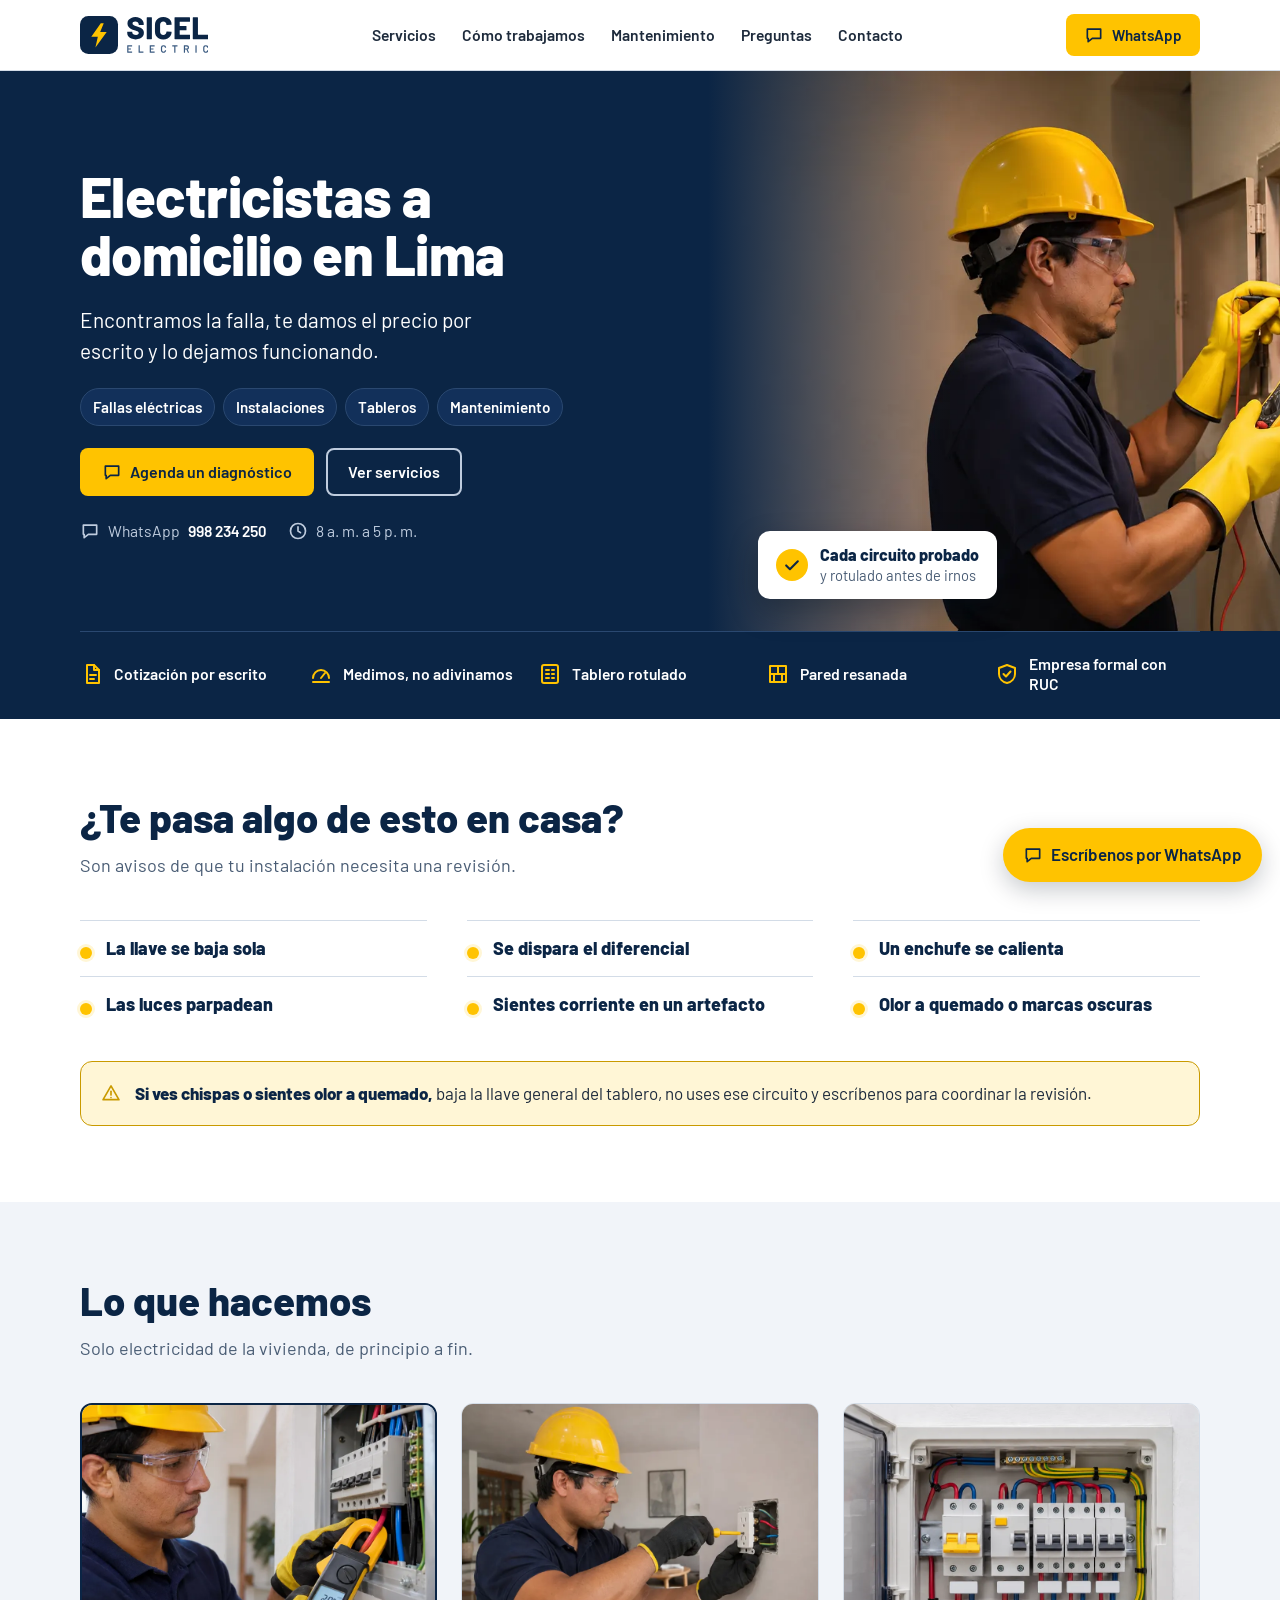
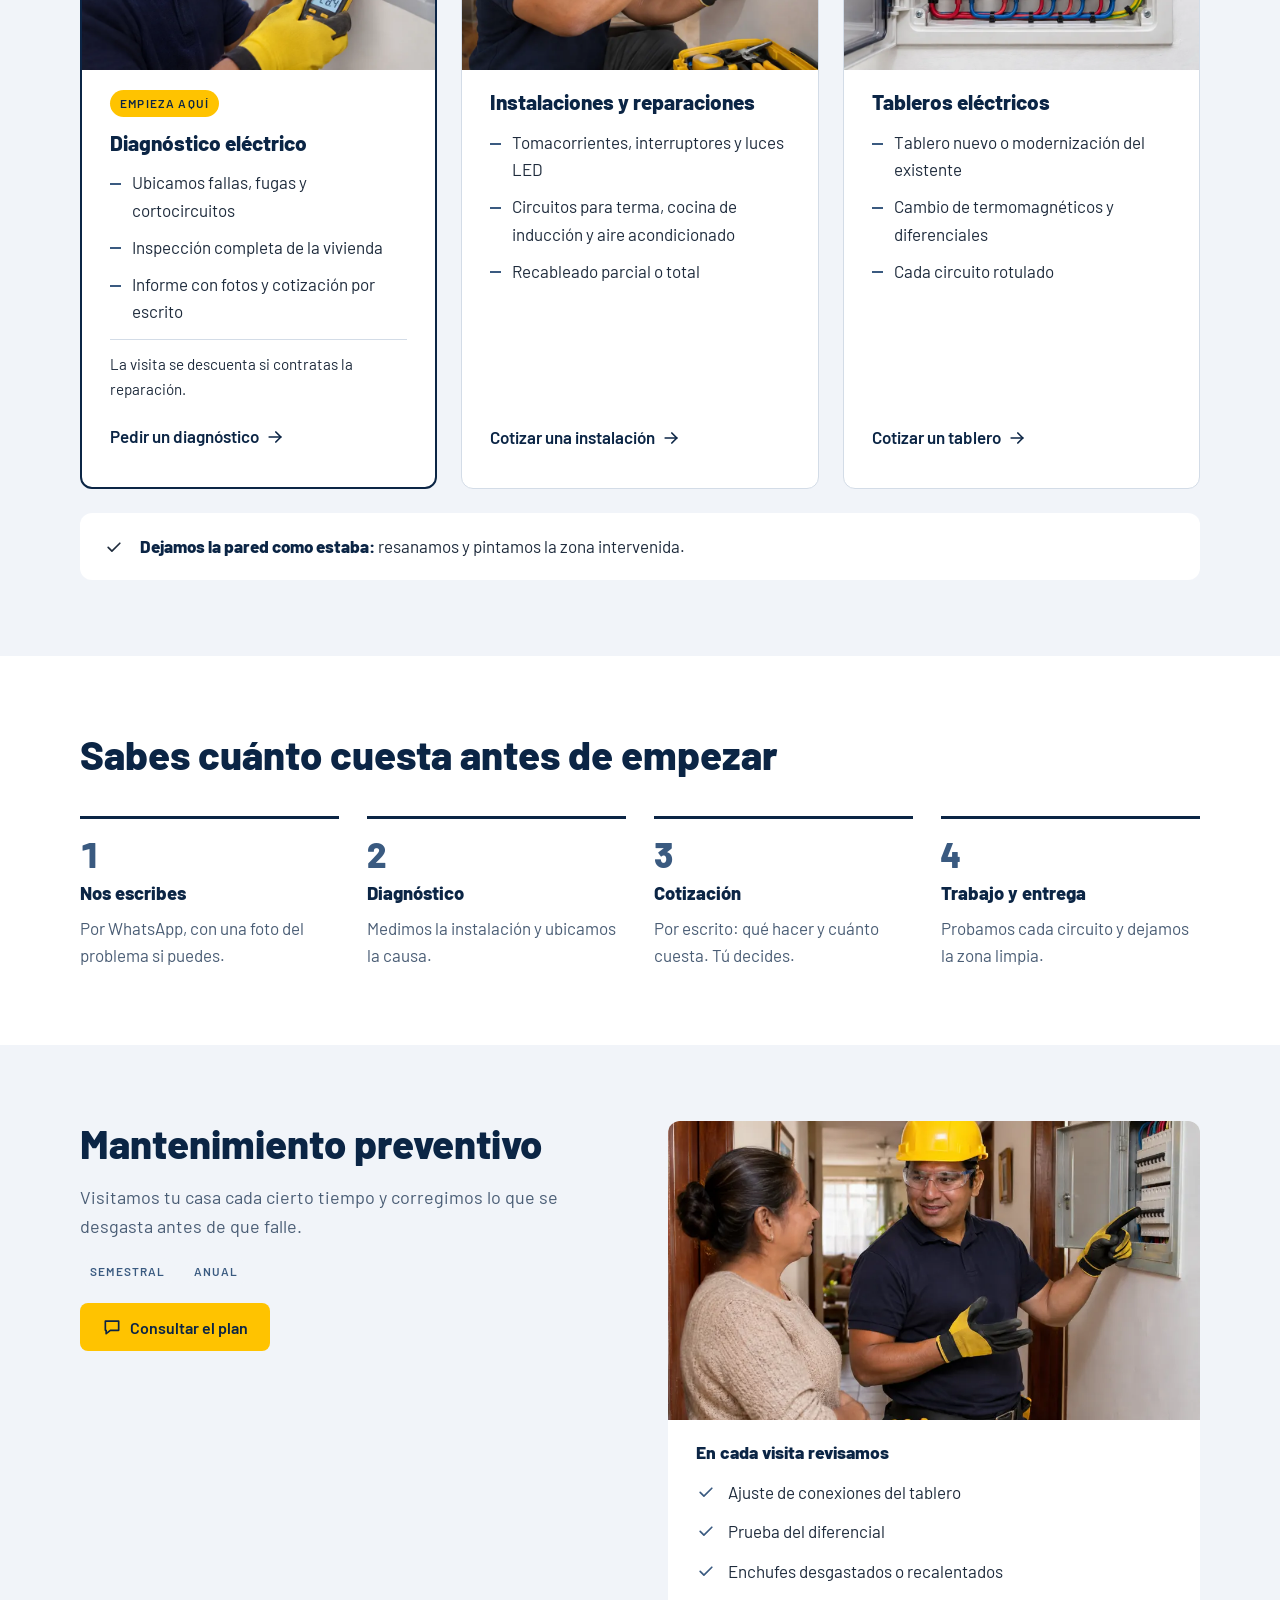
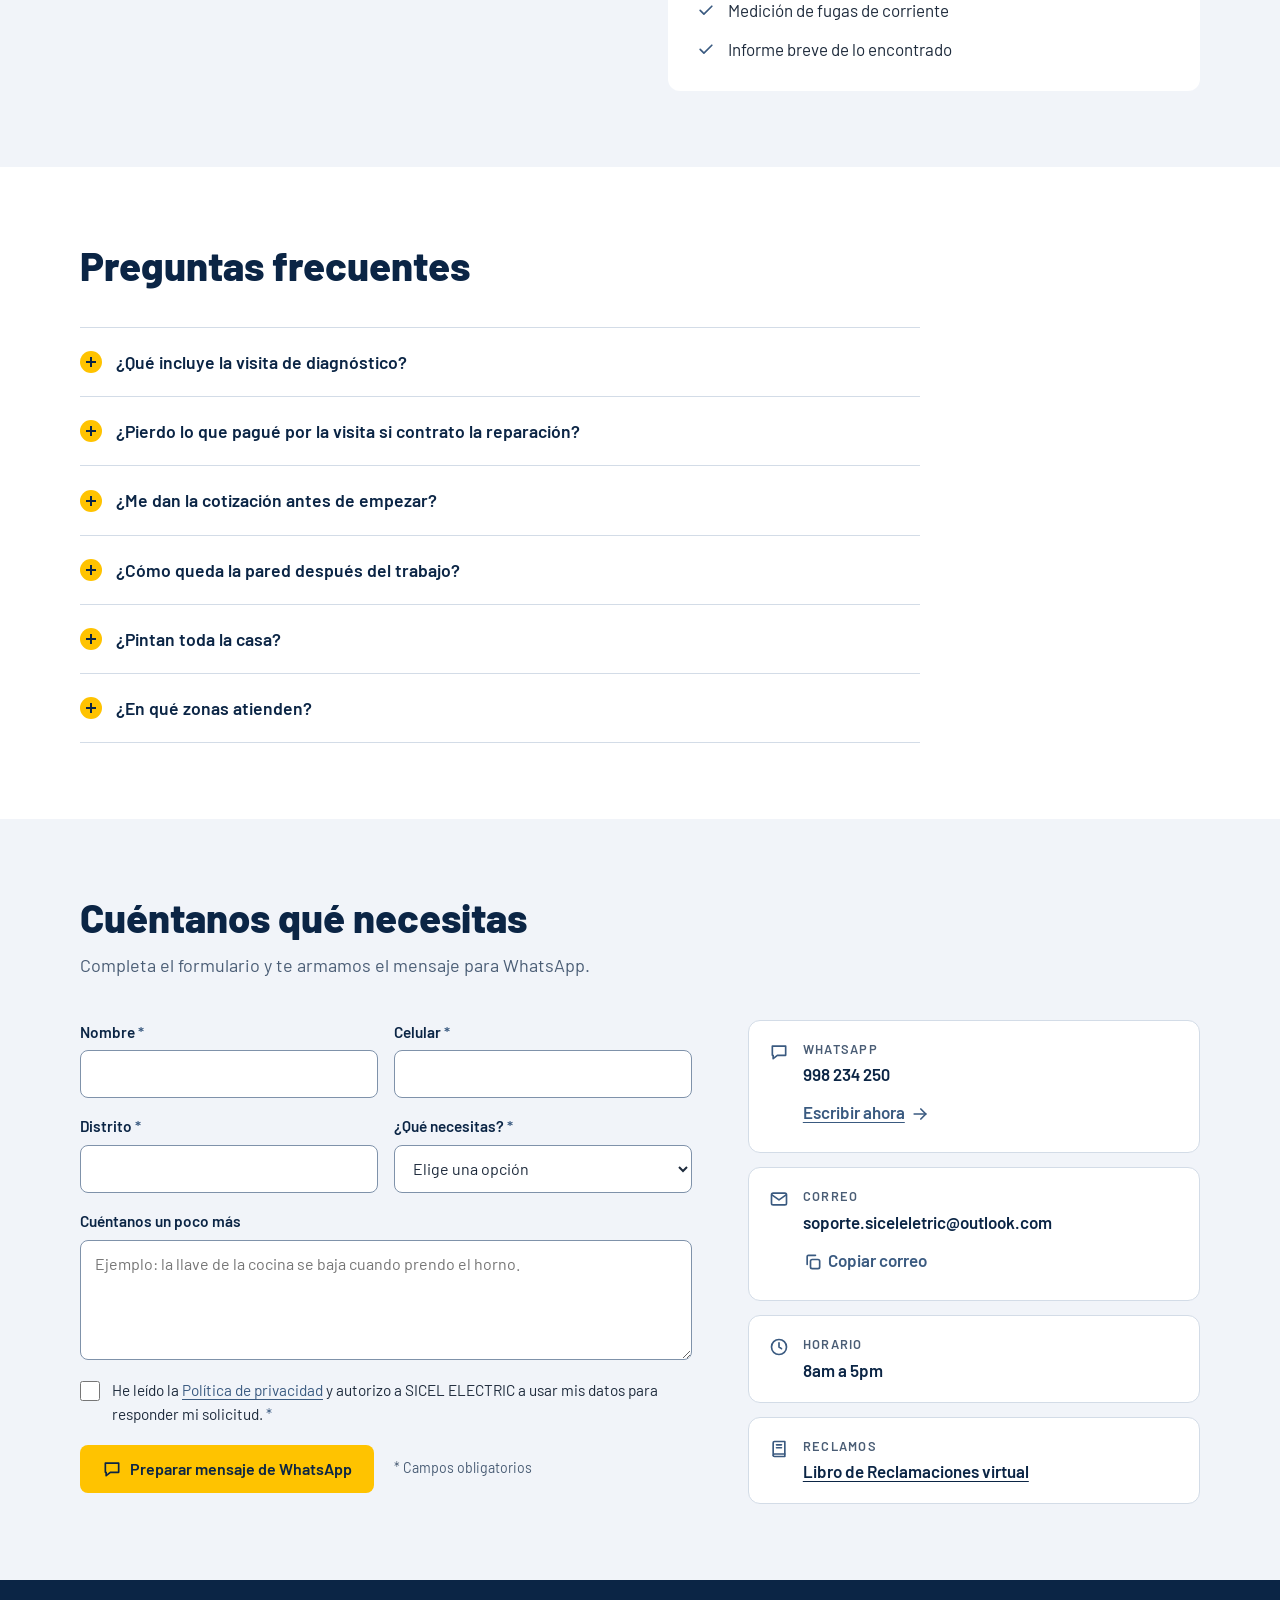
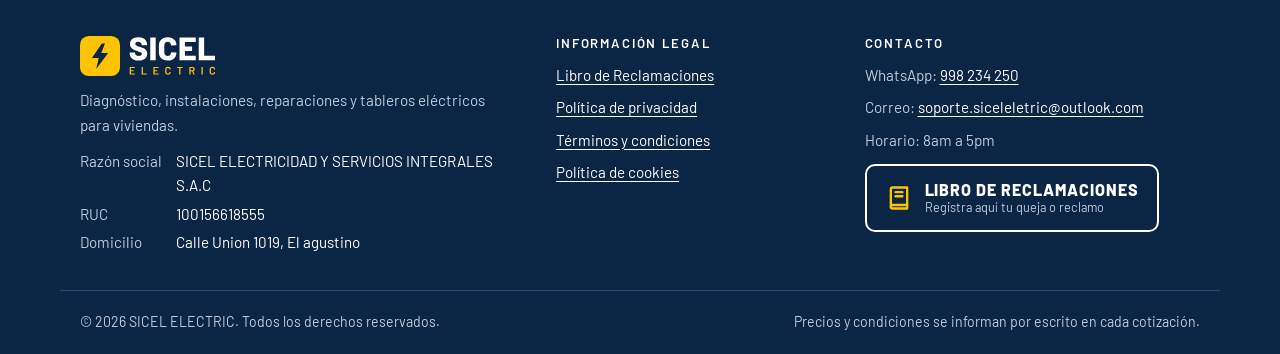
==== commit d13209cc: "Pulir microinteracciones y completar datos del proveedor - Botones con elevación al pasar el mouse y" ====
--- a/SICEL-web/index.html
+++ b/SICEL-web/index.html
@@ -104,7 +104,7 @@
       </div>
       <div class="services">
         <article class="svc lead-svc">
-          <img class="svc-img" src="assets/img/diagnostico-electrico.webp" alt="Técnico midiendo los cables de un tablero con una pinza amperimétrica" width="900" height="675" loading="lazy" decoding="async">
+          <div class="svc-media"><img src="assets/img/diagnostico-electrico.webp" alt="Técnico midiendo los cables de un tablero con una pinza amperimétrica" width="900" height="675" loading="lazy" decoding="async"></div>
           <span class="chip">Empieza aquí</span>
           <h3>Diagnóstico eléctrico</h3>
           <ul class="dash">
@@ -113,24 +113,27 @@
             <li>Informe con fotos y cotización por escrito</li>
           </ul>
           <p class="svc-note">La visita se descuenta si contratas la reparación.</p>
+          <a class="svc-link" href="https://wa.me/51998234250?text=Hola%20SICEL%20ELECTRIC%2C%20quiero%20agendar%20una%20visita%20de%20diagn%C3%B3stico." target="_blank" rel="noopener">Pedir un diagnóstico<svg class="icon" viewBox="0 0 24 24" fill="none" stroke="currentColor" stroke-width="2" stroke-linecap="round" stroke-linejoin="round" aria-hidden="true" focusable="false"><path d="M5 12h14"/><path d="m13 6 6 6-6 6"/></svg></a>
         </article>
         <article class="svc">
-          <img class="svc-img" src="assets/img/instalaciones-reparaciones.webp" alt="Técnico instalando un tomacorriente nuevo en la pared de una sala" width="900" height="675" loading="lazy" decoding="async">
+          <div class="svc-media"><img src="assets/img/instalaciones-reparaciones.webp" alt="Técnico instalando un tomacorriente nuevo en la pared de una sala" width="900" height="675" loading="lazy" decoding="async"></div>
           <h3>Instalaciones y reparaciones</h3>
           <ul class="dash">
             <li>Tomacorrientes, interruptores y luces LED</li>
             <li>Circuitos para terma, cocina de inducción y aire acondicionado</li>
             <li>Recableado parcial o total</li>
           </ul>
+          <a class="svc-link" href="https://wa.me/51998234250?text=Hola%20SICEL%20ELECTRIC%2C%20necesito%20una%20instalaci%C3%B3n%20o%20reparaci%C3%B3n." target="_blank" rel="noopener">Cotizar una instalación<svg class="icon" viewBox="0 0 24 24" fill="none" stroke="currentColor" stroke-width="2" stroke-linecap="round" stroke-linejoin="round" aria-hidden="true" focusable="false"><path d="M5 12h14"/><path d="m13 6 6 6-6 6"/></svg></a>
         </article>
         <article class="svc">
-          <img class="svc-img" src="assets/img/tableros-electricos.webp" alt="Tablero eléctrico doméstico ordenado, con interruptores en riel y cables peinados" width="900" height="675" loading="lazy" decoding="async">
+          <div class="svc-media"><img src="assets/img/tableros-electricos.webp" alt="Tablero eléctrico doméstico ordenado, con interruptores en riel y cables peinados" width="900" height="675" loading="lazy" decoding="async"></div>
           <h3>Tableros eléctricos</h3>
           <ul class="dash">
             <li>Tablero nuevo o modernización del existente</li>
             <li>Cambio de termomagnéticos y diferenciales</li>
             <li>Cada circuito rotulado</li>
           </ul>
+          <a class="svc-link" href="https://wa.me/51998234250?text=Hola%20SICEL%20ELECTRIC%2C%20quiero%20cotizar%20un%20tablero%20el%C3%A9ctrico." target="_blank" rel="noopener">Cotizar un tablero<svg class="icon" viewBox="0 0 24 24" fill="none" stroke="currentColor" stroke-width="2" stroke-linecap="round" stroke-linejoin="round" aria-hidden="true" focusable="false"><path d="M5 12h14"/><path d="m13 6 6 6-6 6"/></svg></a>
         </article>
       </div>
       <div class="finish">
@@ -237,19 +240,22 @@
           <div class="form-grid">
             <div class="field">
               <label for="c-nombre">Nombre <span class="req" aria-hidden="true">*</span></label>
-              <input type="text" id="c-nombre" name="nombre" autocomplete="name" required>
+              <input type="text" id="c-nombre" name="nombre" autocomplete="name" data-error="c-nombre-error" required>
+              <p class="field-error" id="c-nombre-error"><svg class="icon" viewBox="0 0 24 24" fill="none" stroke="currentColor" stroke-width="2" stroke-linecap="round" stroke-linejoin="round" aria-hidden="true" focusable="false"><circle cx="12" cy="12" r="9"/><path d="M12 7.5v5"/><path d="M12 16.5h.01"/></svg>Escribe tu nombre.</p>
             </div>
             <div class="field">
               <label for="c-telefono">Celular <span class="req" aria-hidden="true">*</span></label>
-              <input type="tel" id="c-telefono" name="telefono" autocomplete="tel" inputmode="tel" required>
+              <input type="tel" id="c-telefono" name="telefono" autocomplete="tel" inputmode="tel" data-error="c-telefono-error" required>
+              <p class="field-error" id="c-telefono-error"><svg class="icon" viewBox="0 0 24 24" fill="none" stroke="currentColor" stroke-width="2" stroke-linecap="round" stroke-linejoin="round" aria-hidden="true" focusable="false"><circle cx="12" cy="12" r="9"/><path d="M12 7.5v5"/><path d="M12 16.5h.01"/></svg>Escribe tu celular.</p>
             </div>
             <div class="field">
               <label for="c-distrito">Distrito <span class="req" aria-hidden="true">*</span></label>
-              <input type="text" id="c-distrito" name="distrito" autocomplete="address-level2" required>
+              <input type="text" id="c-distrito" name="distrito" autocomplete="address-level2" data-error="c-distrito-error" required>
+              <p class="field-error" id="c-distrito-error"><svg class="icon" viewBox="0 0 24 24" fill="none" stroke="currentColor" stroke-width="2" stroke-linecap="round" stroke-linejoin="round" aria-hidden="true" focusable="false"><circle cx="12" cy="12" r="9"/><path d="M12 7.5v5"/><path d="M12 16.5h.01"/></svg>Escribe tu distrito.</p>
             </div>
             <div class="field">
               <label for="c-servicio">¿Qué necesitas? <span class="req" aria-hidden="true">*</span></label>
-              <select id="c-servicio" name="servicio" required>
+              <select id="c-servicio" name="servicio" data-error="c-servicio-error" required>
                 <option value="">Elige una opción</option>
                 <option>Diagnóstico de una falla</option>
                 <option>Inspección integral de la vivienda</option>
@@ -257,6 +263,7 @@
                 <option>Tablero eléctrico</option>
                 <option>Plan de mantenimiento preventivo</option>
               </select>
+              <p class="field-error" id="c-servicio-error"><svg class="icon" viewBox="0 0 24 24" fill="none" stroke="currentColor" stroke-width="2" stroke-linecap="round" stroke-linejoin="round" aria-hidden="true" focusable="false"><circle cx="12" cy="12" r="9"/><path d="M12 7.5v5"/><path d="M12 16.5h.01"/></svg>Elige qué necesitas.</p>
             </div>
             <div class="field full">
               <label for="c-mensaje">Cuéntanos un poco más</label>
--- a/SICEL-web/assets/css/sicel.css
+++ b/SICEL-web/assets/css/sicel.css
@@ -35,6 +35,10 @@
   --band-logo-sub: #FFC300;
   --font: 'Barlow', 'Segoe UI', Roboto, 'Helvetica Neue', Arial, sans-serif;
   --radius: 12px;
+  --ease-out: cubic-bezier(0.23, 1, 0.32, 1);
+  --ease-in-out: cubic-bezier(0.77, 0, 0.175, 1);
+  --error: #B42318;
+  --error-bg: #FDECEA;
 }
 @media (prefers-color-scheme: dark) {
   :root:not([data-theme="light"]) {
@@ -173,8 +177,14 @@
   line-height: 1.1;
   text-decoration: none;
   cursor: pointer;
-  transition: background-color 0.15s ease, border-color 0.15s ease;
-}
+  transition: transform 160ms var(--ease-out), background-color 150ms ease, border-color 150ms ease, box-shadow 160ms var(--ease-out);
+}
+/* Los botones suben 1px al pasar el mouse y se hunden al presionar */
+@media (hover: hover) and (pointer: fine) {
+  .btn:hover { transform: translateY(-1px); }
+  .btn-primary:hover { box-shadow: 0 6px 16px rgba(255, 195, 0, 0.28); }
+}
+.btn:active { transform: scale(0.97); box-shadow: none; }
 .btn-primary { background: var(--accent); color: var(--on-accent); }
 .btn-primary:hover { background: var(--accent-hover); color: var(--on-accent); }
 .btn-outline { background: transparent; color: var(--ink); border-color: var(--ink); }
@@ -211,8 +221,17 @@
 .lg-word { fill: var(--logo-word); }
 .lg-sub { fill: var(--logo-sub); }
 .nav { display: flex; align-items: center; gap: 26px; }
-.nav a { color: var(--fg); text-decoration: none; font-weight: 600; font-size: 0.98rem; }
-.nav a:hover { color: var(--steel); }
+.nav a {
+  color: var(--fg);
+  text-decoration: none;
+  font-weight: 600;
+  font-size: 0.98rem;
+  /* Subrayado que se dibuja de izquierda a derecha */
+  background: linear-gradient(var(--accent), var(--accent)) no-repeat left bottom / 0% 2px;
+  padding-block: 4px;
+  transition: background-size 200ms var(--ease-out), color 150ms ease;
+}
+.nav a:hover { color: var(--ink); background-size: 100% 2px; }
 .menu-btn {
   display: none;
   align-items: center;
@@ -249,7 +268,13 @@
     box-shadow: 0 12px 20px rgba(4, 16, 31, 0.12);
   }
   .nav.open { display: flex; }
-  .nav a { padding: 12px 0; border-bottom: 1px solid var(--line); font-size: 1.05rem; }
+  @media (prefers-reduced-motion: no-preference) {
+    .nav.open {
+      transition: opacity 180ms var(--ease-out), transform 180ms var(--ease-out);
+      @starting-style { opacity: 0; transform: translateY(-6px); }
+    }
+  }
+  .nav a { padding: 12px 0; border-bottom: 1px solid var(--line); font-size: 1.05rem; background: none; }
   .nav a:last-child { border-bottom: 0; }
 }
 @media (max-width: 380px) { .brand svg { height: 32px; } .hdr .btn-sm { padding: 0 0.8rem; } .menu-btn span { display: none; } }
@@ -299,6 +324,18 @@
 @media (max-width: 900px) {
   .hero-grid { grid-template-columns: minmax(0, 1fr); gap: 36px; padding-block: 44px 0; }
 }
+/* Entrada de la portada, una sola vez al cargar: el texto sube en cascada y la foto se asienta */
+@media (prefers-reduced-motion: no-preference) {
+  .hero-copy > * { animation: rise 560ms var(--ease-out) backwards; }
+  .hero-copy > :nth-child(2) { animation-delay: 70ms; }
+  .hero-copy > :nth-child(3) { animation-delay: 130ms; }
+  .hero-copy > :nth-child(4) { animation-delay: 180ms; }
+  .hero-copy > :nth-child(5) { animation-delay: 220ms; }
+  .hero-photo { animation: settle 900ms var(--ease-out) backwards; }
+  .hero-badge { animation: rise 500ms var(--ease-out) 380ms backwards; }
+}
+@keyframes rise { from { opacity: 0; transform: translateY(14px); } }
+@keyframes settle { from { opacity: 0; transform: scale(1.04); } }
 
 /* Foto del electricista a sangre hasta el borde derecho, fundida con la banda azul */
 .hero { overflow-x: clip; }
@@ -407,17 +444,41 @@
 }
 .chip.quiet { background: var(--surface); color: var(--steel); }
 .svc p { color: var(--muted); }
-.svc { overflow: hidden; }
-.svc-img, .checklist-img {
+.svc { position: relative; overflow: hidden; transition: transform 200ms var(--ease-out), box-shadow 200ms var(--ease-out); }
+.svc-media, .checklist-img {
   display: block;
   width: calc(100% + 56px);
   max-width: none;
-  height: auto;
+  margin: -28px -28px 6px;
+  overflow: hidden;
   aspect-ratio: 4 / 3;
-  object-fit: cover;
-  margin: -28px -28px 6px;
   background: var(--surface);
-}.svc .svc-note { margin-top: auto; padding-top: 12px; border-top: 1px solid var(--line); font-size: 0.95rem; color: var(--fg); }
+}
+.svc-media img { display: block; width: 100%; height: 100%; object-fit: cover; transition: transform 400ms var(--ease-out); }
+.checklist-img { height: auto; object-fit: cover; }
+.svc .svc-note { padding-top: 12px; border-top: 1px solid var(--line); font-size: 0.95rem; color: var(--fg); }
+/* Toda la tarjeta lleva a WhatsApp: el enlace se estira sobre ella */
+.svc-link {
+  margin-top: auto;
+  display: inline-flex;
+  align-items: center;
+  gap: 6px;
+  min-height: 44px;
+  font-weight: 600;
+  color: var(--ink);
+  text-decoration: none;
+}
+.svc-link::after { content: ""; position: absolute; inset: 0; border-radius: inherit; }
+.svc-link .icon { transition: transform 200ms var(--ease-out); }
+.svc:has(.svc-link:focus-visible) { outline: 3px solid var(--focus); outline-offset: 2px; }
+.svc-link:focus-visible { outline: none; }
+@media (hover: hover) and (pointer: fine) {
+  .svc:hover { transform: translateY(-2px); box-shadow: 0 14px 30px rgba(4, 16, 31, 0.12); }
+  .svc:hover .svc-media img { transform: scale(1.03); }
+  .svc:hover .svc-link .icon { transform: translateX(3px); }
+}
+.svc:active { transform: scale(0.99); }
+.section.alt .finish { background: var(--bg); }
 .dash { list-style: none; margin: 0; padding: 0; display: flex; flex-direction: column; gap: 10px; }
 .dash li { position: relative; padding-left: 22px; }
 .dash li::before { content: ""; position: absolute; left: 0; top: 0.8em; width: 11px; height: 2px; background: var(--steel); }
@@ -460,16 +521,43 @@
 .faq summary {
   list-style: none;
   cursor: pointer;
-  position: relative;
-  padding: 20px 44px 20px 0;
+  display: flex;
+  align-items: center;
+  gap: 14px;
+  padding: 20px 0;
   font-weight: 600;
   font-size: 1.1rem;
   color: var(--ink);
 }
 .faq summary::-webkit-details-marker { display: none; }
-.faq summary::after { content: "+"; position: absolute; right: 6px; top: 13px; font-size: 1.6rem; font-weight: 400; color: var(--steel); }
-.faq details[open] summary::after { content: "\2013"; }
-.faq details p { padding-bottom: 20px; color: var(--muted); max-width: 70ch; }
+/* Un "+" junto al texto que gira hasta formar una "x" al abrir */
+.faq summary::before {
+  content: "";
+  flex: none;
+  width: 22px;
+  height: 22px;
+  border-radius: 50%;
+  background:
+    linear-gradient(var(--on-accent), var(--on-accent)) center / 10px 2px no-repeat,
+    linear-gradient(var(--on-accent), var(--on-accent)) center / 2px 10px no-repeat,
+    var(--accent);
+}
+.faq details[open] > summary::before { rotate: 45deg; }
+@media (hover: hover) and (pointer: fine) { .faq summary:hover { color: var(--steel); } }
+.faq details p { padding: 0 0 20px 36px; color: var(--muted); max-width: 70ch; }
+.faq details::details-content {
+  interpolate-size: allow-keywords;
+  overflow: clip;
+  contain: layout;
+}
+.faq details:not([open])::details-content { block-size: 0; }
+@media (prefers-reduced-motion: no-preference) {
+  .faq summary::before { transition: rotate 200ms var(--ease-out); }
+  .faq details::details-content {
+    transition: block-size 260ms var(--ease-in-out), content-visibility 260ms;
+    transition-behavior: allow-discrete;
+  }
+}
 
 /* Contacto */
 .contact { display: grid; grid-template-columns: minmax(0, 1.15fr) minmax(0, 0.85fr); gap: 56px; align-items: start; }
@@ -494,6 +582,15 @@
 }
 textarea { min-height: 120px; resize: vertical; line-height: 1.5; }
 input:focus-visible, select:focus-visible, textarea:focus-visible { outline: 3px solid var(--focus); outline-offset: 1px; }
+/* Error por campo, solo después de que la persona interactúa o intenta enviar */
+.field-error { display: none; align-items: center; gap: 6px; font-size: 0.9rem; font-weight: 600; color: var(--error); }
+.field-error .icon { width: 16px; height: 16px; }
+:is(input, select, textarea):is(:user-invalid, .user-invalid-fallback) { border-color: var(--error); background-color: var(--error-bg); }
+.field:has(:is(:user-invalid, .user-invalid-fallback)) .field-error { display: flex; }
+@media (prefers-color-scheme: dark) {
+  :root:not([data-theme="light"]) { --error: #FF9B8F; --error-bg: #3A1512; }
+}
+:root[data-theme="dark"] { --error: #FF9B8F; --error-bg: #3A1512; }
 .check { display: flex; gap: 12px; align-items: flex-start; font-size: 0.96rem; }
 .check input { width: 20px; height: 20px; margin: 3px 0 0; flex: none; accent-color: var(--steel); }
 .req { color: var(--steel); }
@@ -572,7 +669,9 @@
 .lr-btn span { display: flex; flex-direction: column; line-height: 1.25; }
 .lr-btn strong { font-size: 1rem; letter-spacing: 0.06em; text-transform: uppercase; }
 .lr-btn small { color: var(--band-muted); }
+.lr-btn { transition: border-color 150ms ease, transform 160ms var(--ease-out); }
 .site-footer .lr-btn:hover { border-color: var(--accent); color: var(--band-fg); }
+.lr-btn:active { transform: scale(0.97); }
 .foot-bottom {
   border-top: 1px solid var(--band-line);
   padding-block: 20px calc(20px + env(safe-area-inset-bottom, 0px));
@@ -601,7 +700,13 @@
   text-decoration: none;
   box-shadow: var(--shadow);
 }
+.fab { transition: transform 160ms var(--ease-out), background-color 150ms ease; }
 .fab:hover { background: var(--accent-hover); color: var(--on-accent); }
+@media (hover: hover) and (pointer: fine) { .fab:hover { transform: translateY(-2px); } }
+.fab:active { transform: scale(0.96); }
+@media (prefers-reduced-motion: no-preference) {
+  .fab { animation: rise 500ms var(--ease-out) 900ms backwards; }
+}
 @media (max-width: 480px) { .fab .fab-label { display: none; } .fab { padding: 0 16px; } }
 
 /* ---------- Páginas legales y Libro ---------- */
